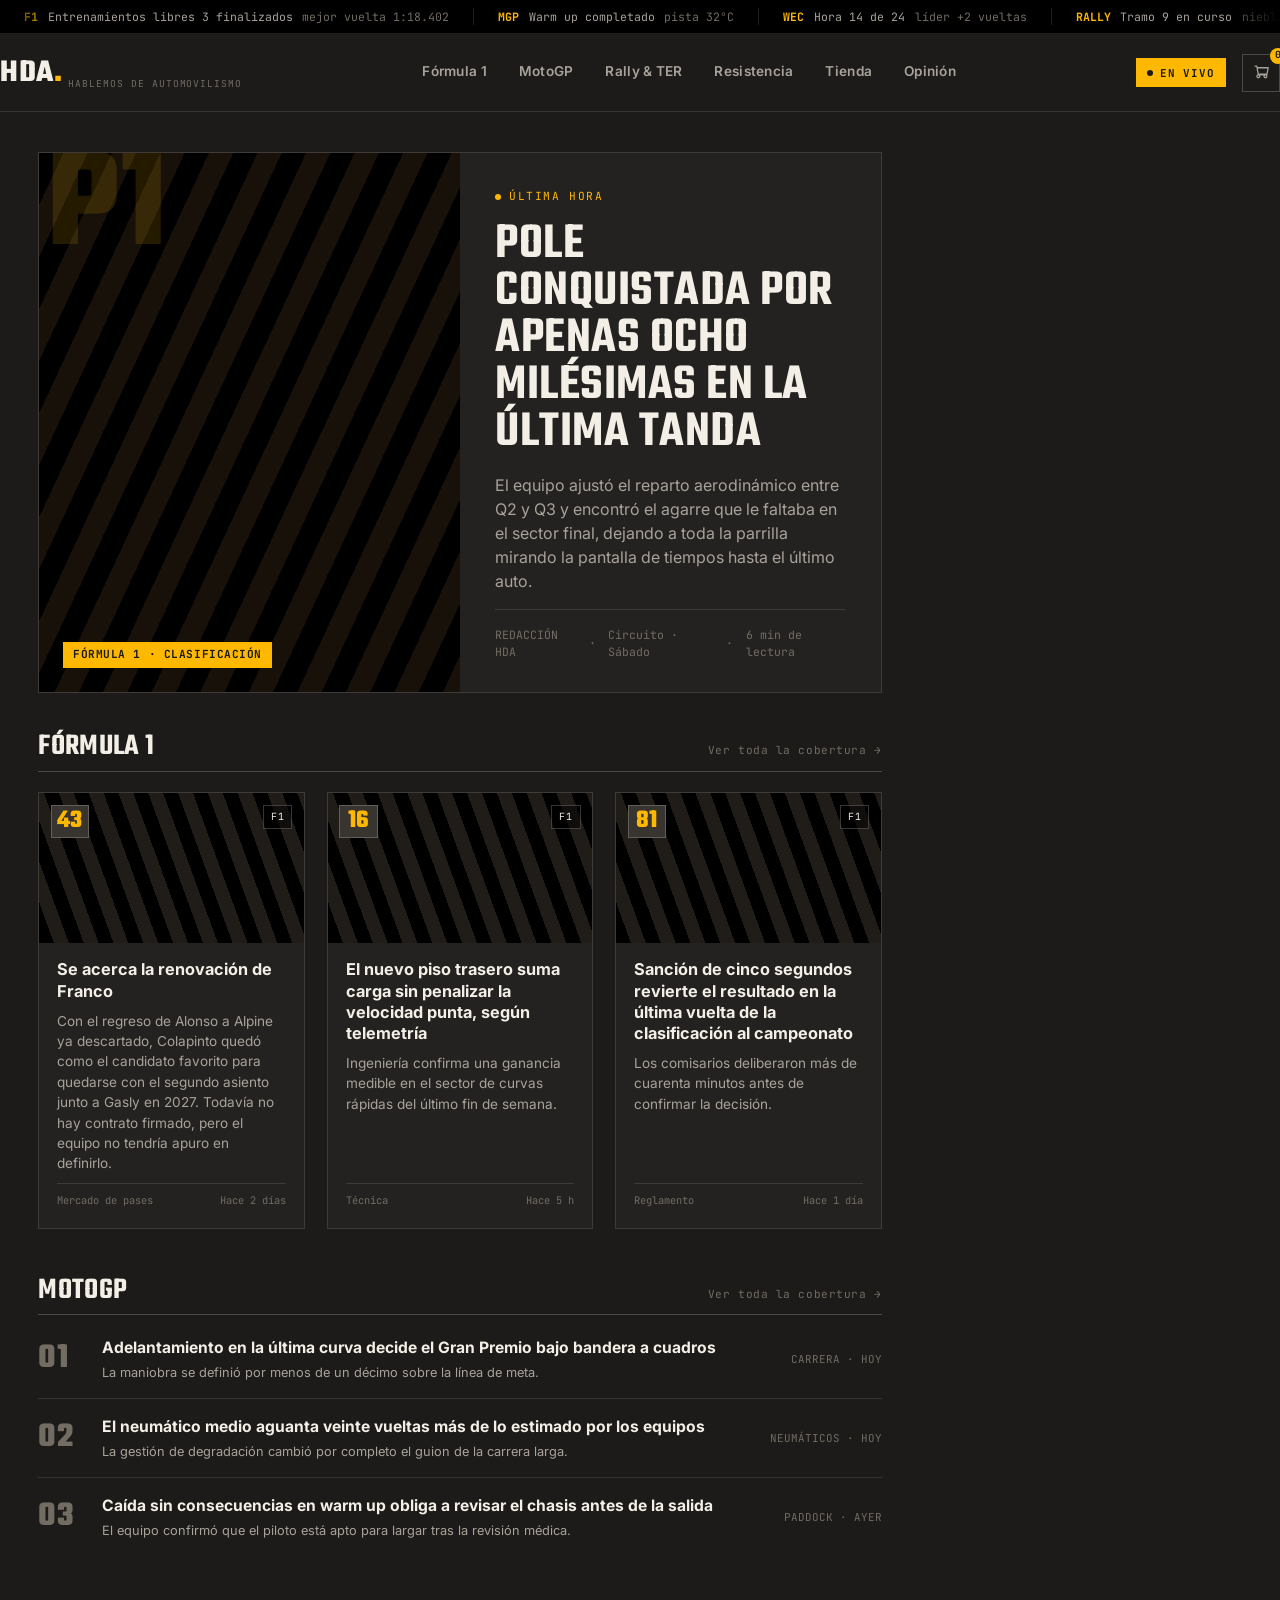
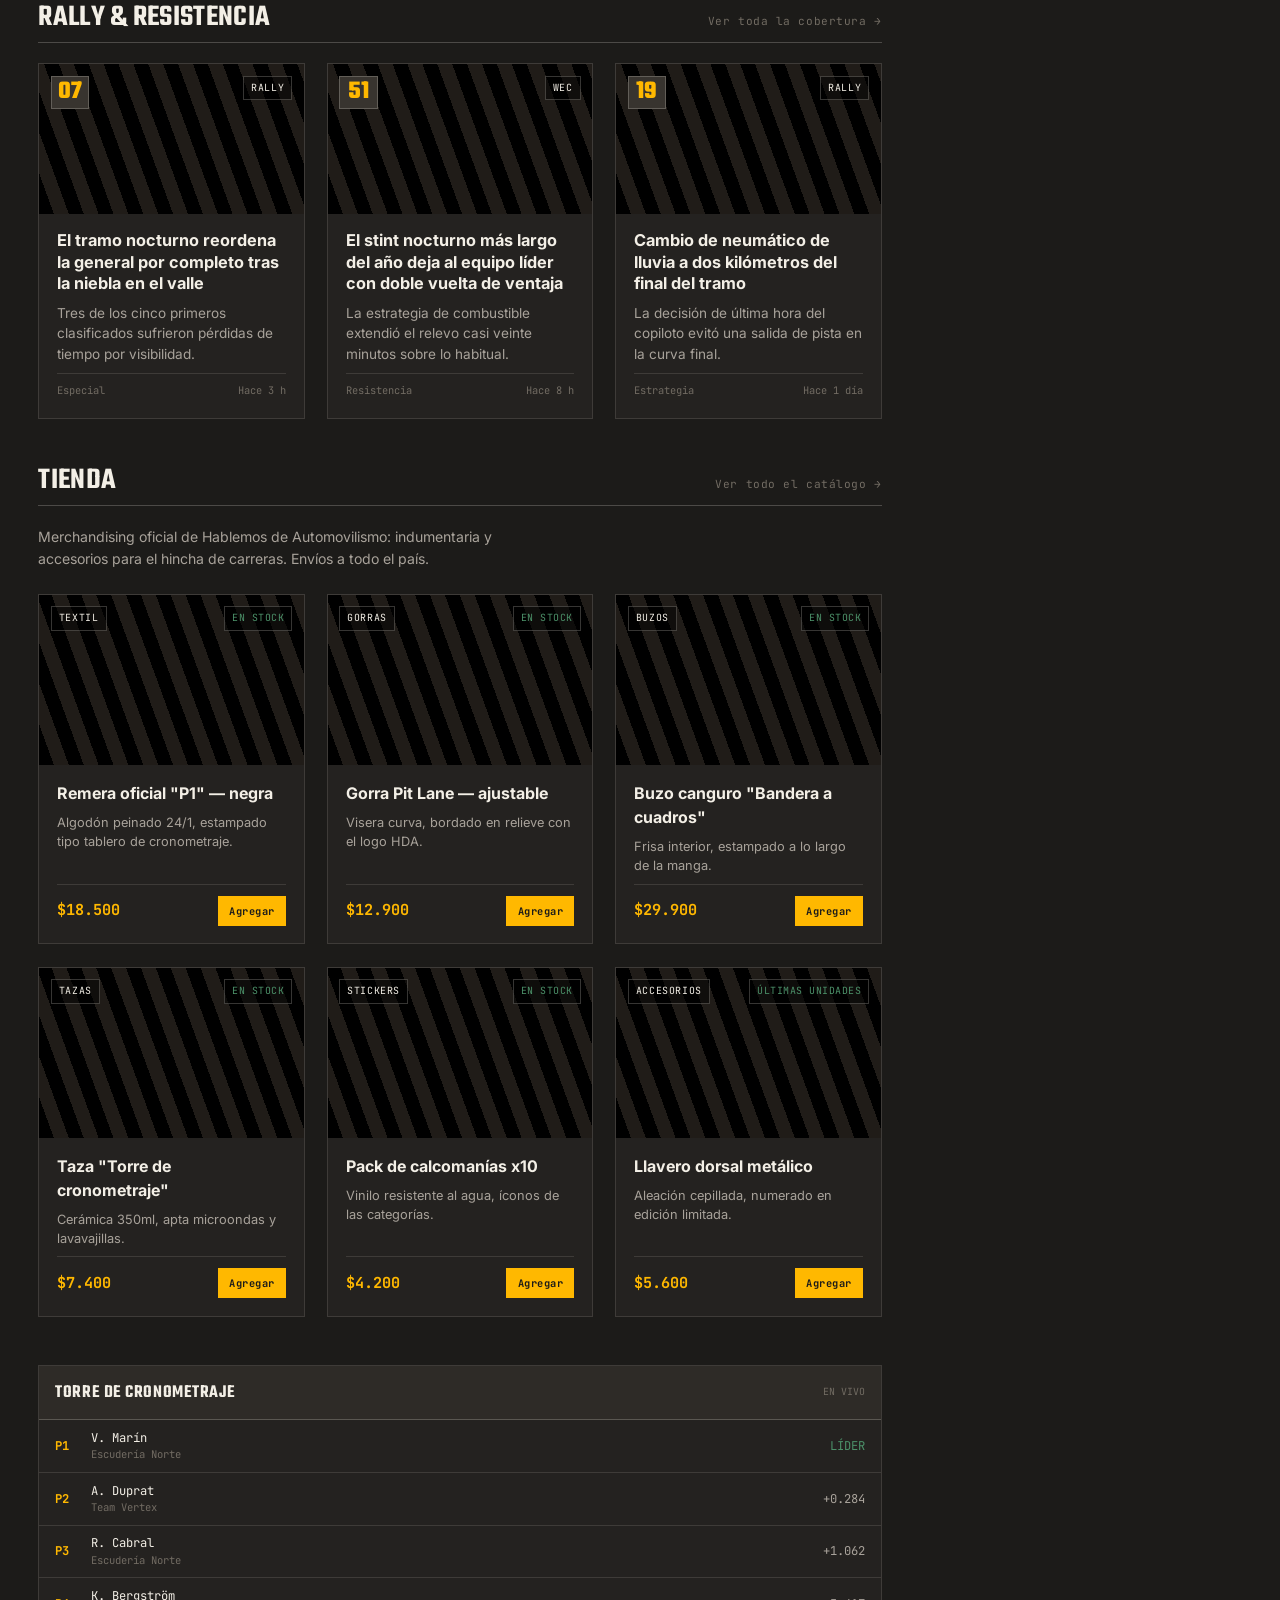
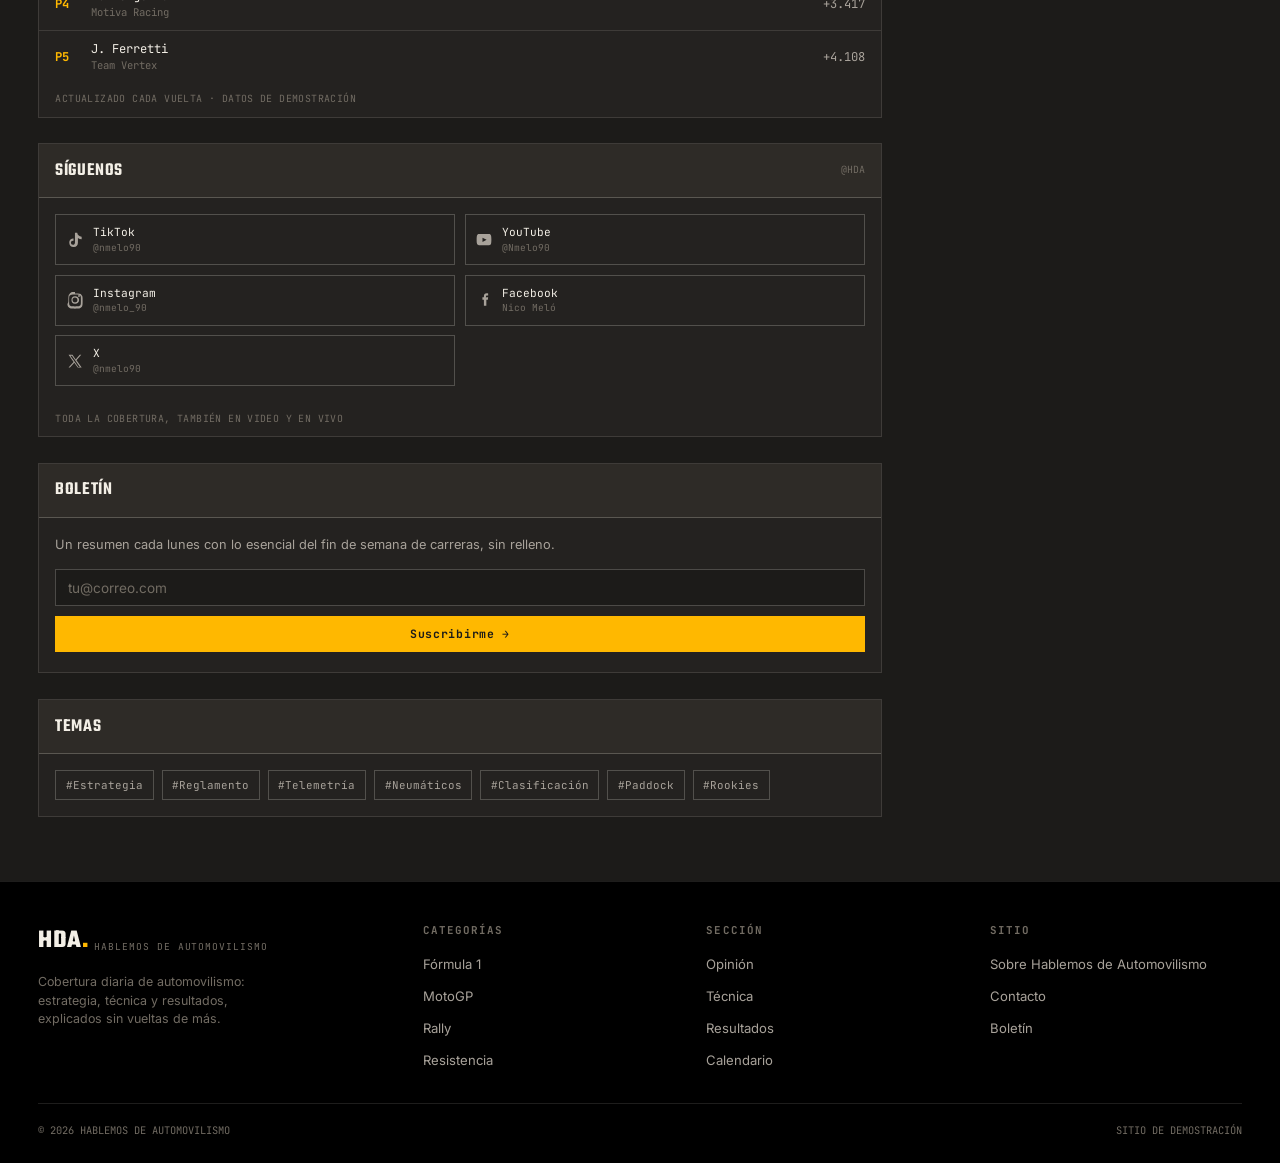
==== index.html @ f9f1cc16 "Add files via upload" ====
<!DOCTYPE html>
<html lang="es">
<head>
<meta charset="UTF-8">
<meta name="viewport" content="width=device-width, initial-scale=1.0">
<title>Hablemos de Automovilismo — Noticias de Carreras</title>
<link rel="preconnect" href="https://fonts.googleapis.com">
<link href="https://fonts.googleapis.com/css2?family=Teko:wght@400;500;600;700&family=Inter:wght@400;500;600;700;800&family=JetBrains+Mono:wght@400;500;700&display=swap" rel="stylesheet">
<style>
  :root{
    --bg: #1c1b19;
    --surface: #242220;
    --surface-2: #2e2b27;
    --surface-3: #38342f;
    --text: #f3efe6;
    --text-dim: #a8a29a;
    --text-faint: #726c63;
    --amber: #ffb800;
    --amber-dim: #7a5c05;
    --green: #4c9169;
    --line: rgba(243,239,230,0.12);
    --line-strong: rgba(243,239,230,0.22);
    --radius: 2px;
  }

  *{box-sizing:border-box; margin:0; padding:0;}
  html{scroll-behavior:smooth;}
  @media (prefers-reduced-motion: reduce){
    html{scroll-behavior:auto;}
    *{animation-duration:0.01ms !important; animation-iteration-count:1 !important; transition-duration:0.01ms !important;}
  }

  body{
    background:var(--bg);
    color:var(--text);
    font-family:'Inter', sans-serif;
    line-height:1.5;
    -webkit-font-smoothing:antialiased;
  }

  a{color:inherit; text-decoration:none;}
  img{max-width:100%; display:block;}

  ::selection{ background:var(--amber); color:#1c1b19; }

  :focus-visible{
    outline: 2px solid var(--amber);
    outline-offset: 3px;
  }

  .display{
    font-family:'Teko', sans-serif;
    font-weight:600;
    letter-spacing: 0.01em;
    text-transform:uppercase;
    line-height:0.92;
  }

  .mono{
    font-family:'JetBrains Mono', monospace;
  }

  .eyebrow{
    font-family:'JetBrains Mono', monospace;
    font-size:0.7rem;
    letter-spacing:0.14em;
    text-transform:uppercase;
    color:var(--amber);
    display:flex;
    align-items:center;
    gap:0.5rem;
  }
  .eyebrow::before{
    content:"";
    width:6px; height:6px;
    background:var(--amber);
    border-radius:50%;
    flex-shrink:0;
  }

  .wrap{
    max-width:1280px;
    margin:0 auto;
    padding:0 clamp(1rem, 3vw, 2.5rem);
  }

  /* ---------- TICKER ---------- */
  .ticker-bar{
    background:#000;
    border-bottom:1px solid var(--line);
    overflow:hidden;
    white-space:nowrap;
    position:relative;
  }
  .ticker-bar::after{
    content:"";
    position:absolute; inset:0;
    pointer-events:none;
    background:linear-gradient(90deg, #000 0%, transparent 4%, transparent 96%, #000 100%);
  }
  .ticker-track{
    display:inline-flex;
    align-items:center;
    animation: scroll-left 38s linear infinite;
    padding:0.5rem 0;
  }
  @keyframes scroll-left{
    from{ transform:translateX(0); }
    to{ transform:translateX(-50%); }
  }
  .ticker-item{
    font-family:'JetBrains Mono', monospace;
    font-size:0.72rem;
    color:var(--text-dim);
    padding:0 1.5rem;
    border-right:1px solid var(--line);
    display:inline-flex;
    gap:0.6rem;
  }
  .ticker-item b{ color:var(--amber); font-weight:700;}
  .ticker-item .gap{ color:var(--text-faint); }

  /* ---------- HEADER ---------- */
  header.site{
    background:var(--bg);
    border-bottom:1px solid var(--line);
    position:sticky;
    top:0;
    z-index:50;
  }
  .nav-row{
    display:flex;
    align-items:center;
    justify-content:space-between;
    padding:0.9rem 0;
    gap:1.5rem;
  }
  .logo{
    display:flex;
    align-items:baseline;
    gap:0.35rem;
    flex-shrink:0;
  }
  .logo .mark{
    font-family:'Teko', sans-serif;
    font-weight:700;
    font-size:2rem;
    letter-spacing:0.02em;
    color:var(--text);
  }
  .logo .mark span{ color:var(--amber); }
  .logo .sub{
    font-family:'JetBrains Mono', monospace;
    font-size:0.6rem;
    color:var(--text-faint);
    letter-spacing:0.1em;
    align-self:flex-end;
    padding-bottom:0.35rem;
  }
  nav.main{
    display:flex;
    gap:2rem;
  }
  nav.main a{
    font-size:0.85rem;
    font-weight:600;
    color:var(--text-dim);
    letter-spacing:0.02em;
    padding:0.3rem 0;
    border-bottom:2px solid transparent;
    transition:color 0.15s, border-color 0.15s;
  }
  nav.main a:hover, nav.main a:focus-visible{
    color:var(--text);
    border-color:var(--amber);
  }
  .nav-extra{
    display:flex;
    align-items:center;
    gap:1rem;
  }
  .btn-live{
    font-family:'JetBrains Mono', monospace;
    font-size:0.68rem;
    letter-spacing:0.08em;
    color:#1c1b19;
    background:var(--amber);
    padding:0.4rem 0.7rem;
    font-weight:700;
    display:flex;
    align-items:center;
    gap:0.4rem;
  }
  .btn-live .dot{
    width:6px; height:6px;
    background:#1c1b19;
    border-radius:50%;
    animation:pulse 1.4s ease-in-out infinite;
  }
  @keyframes pulse{
    0%,100%{ opacity:1; }
    50%{ opacity:0.3; }
  }
  .btn-cart{
    position:relative;
    display:flex;
    align-items:center;
    justify-content:center;
    width:38px; height:38px;
    border:1px solid var(--line-strong);
    color:var(--text-dim);
    transition:border-color 0.15s, color 0.15s;
  }
  .btn-cart svg{ width:19px; height:19px; }
  .btn-cart:hover{ border-color:var(--amber); color:var(--amber); }
  .cart-count{
    position:absolute;
    top:-7px; right:-7px;
    background:var(--amber);
    color:#1c1b19;
    font-family:'JetBrains Mono', monospace;
    font-size:0.62rem;
    font-weight:700;
    min-width:16px; height:16px;
    display:flex; align-items:center; justify-content:center;
    border-radius:50%;
    padding:0 2px;
  }
  .menu-toggle{
    display:none;
    background:none; border:1px solid var(--line-strong);
    color:var(--text);
    width:38px; height:38px;
    cursor:pointer;
    font-size:1rem;
  }

  /* ---------- LAYOUT ---------- */
  .content-grid{
    display:grid;
    grid-template-columns: 1fr 320px;
    gap: 2.5rem;
    padding: 2.5rem 0 4rem;
    align-items:start;
  }

  /* ---------- HERO ---------- */
  .hero{
    position:relative;
    border:1px solid var(--line);
    background:var(--surface);
    margin-bottom:2.5rem;
    overflow:hidden;
  }
  .hero-grid{
    display:grid;
    grid-template-columns: 1fr 1fr;
  }
  .hero-media{
    position:relative;
    background:
      repeating-linear-gradient(115deg, #000 0 22px, #17110a 22px 44px),
      linear-gradient(160deg,#3a2a10,#1c1b19 60%);
    min-height:420px;
    display:flex;
    align-items:flex-end;
    padding:1.5rem;
  }
  .hero-media .p1{
    font-family:'Teko', sans-serif;
    font-size:9rem;
    font-weight:700;
    color:rgba(255,184,0,0.14);
    position:absolute;
    top:-1rem; left:0.5rem;
    line-height:1;
    user-select:none;
  }
  .hero-media .cat-badge{
    font-family:'JetBrains Mono', monospace;
    font-size:0.7rem;
    font-weight:700;
    background:var(--amber);
    color:#1c1b19;
    padding:0.3rem 0.6rem;
    letter-spacing:0.05em;
  }
  .hero-body{
    padding:2.2rem 2.2rem 2rem;
    display:flex;
    flex-direction:column;
    gap:1rem;
  }
  .hero-title{
    font-size:clamp(2.2rem, 4vw, 3.4rem);
    color:var(--text);
  }
  .hero-dek{
    color:var(--text-dim);
    font-size:1rem;
    max-width:46ch;
  }
  .byline{
    font-family:'JetBrains Mono', monospace;
    font-size:0.72rem;
    color:var(--text-faint);
    display:flex;
    gap:0.8rem;
    align-items:center;
    margin-top:auto;
    padding-top:1rem;
    border-top:1px solid var(--line);
  }

  /* ---------- SECTION HEADER ---------- */
  .section-head{
    display:flex;
    align-items:baseline;
    justify-content:space-between;
    border-bottom:1px solid var(--line-strong);
    padding-bottom:0.6rem;
    margin-bottom:1.3rem;
  }
  .section-head h2{
    font-family:'Teko', sans-serif;
    font-weight:600;
    font-size:1.9rem;
    text-transform:uppercase;
    letter-spacing:0.01em;
  }
  .section-head a{
    font-family:'JetBrains Mono', monospace;
    font-size:0.7rem;
    color:var(--text-faint);
    letter-spacing:0.05em;
  }
  .section-head a:hover{ color:var(--amber); }

  section.category{ margin-bottom:3rem; }

  /* ---------- CARDS ---------- */
  .card-grid{
    display:grid;
    grid-template-columns:repeat(3, 1fr);
    gap:1.4rem;
  }
  .card{
    background:var(--surface);
    border:1px solid var(--line);
    display:flex;
    flex-direction:column;
    transition:border-color 0.15s, transform 0.15s;
  }
  .card:hover{
    border-color:var(--line-strong);
    transform:translateY(-2px);
  }
  .card-media{
    position:relative;
    height:150px;
    background:
      repeating-linear-gradient(70deg, #000 0 14px, #201c18 14px 28px);
    display:flex;
    align-items:flex-start;
    justify-content:space-between;
    padding:0.7rem;
  }
  .num-tag{
    font-family:'Teko', sans-serif;
    font-size:1.6rem;
    font-weight:700;
    background:var(--surface-3);
    color:var(--amber);
    width:2.4rem; height:2.1rem;
    display:flex; align-items:center; justify-content:center;
    border:1px solid var(--line-strong);
  }
  .cat-chip{
    font-family:'JetBrains Mono', monospace;
    font-size:0.62rem;
    letter-spacing:0.06em;
    color:var(--text);
    background:rgba(0,0,0,0.5);
    padding:0.25rem 0.45rem;
    border:1px solid var(--line-strong);
    height:fit-content;
  }
  .card-body{
    padding:1rem 1.1rem 1.2rem;
    display:flex;
    flex-direction:column;
    gap:0.55rem;
    flex:1;
  }
  .card-body h3{
    font-size:1.02rem;
    font-weight:700;
    line-height:1.3;
  }
  .card-body p{
    font-size:0.85rem;
    color:var(--text-dim);
    line-height:1.5;
  }
  .card-meta{
    margin-top:auto;
    font-family:'JetBrains Mono', monospace;
    font-size:0.65rem;
    color:var(--text-faint);
    display:flex;
    justify-content:space-between;
    padding-top:0.6rem;
    border-top:1px solid var(--line);
  }

  /* row list style for MotoGP section variant */
  .list-rows{
    display:flex;
    flex-direction:column;
  }
  .list-row{
    display:grid;
    grid-template-columns: 3rem 1fr auto;
    gap:1rem;
    align-items:center;
    padding:1rem 0;
    border-bottom:1px solid var(--line);
  }
  .list-row:first-child{ padding-top:0; }
  .list-row:last-child{ border-bottom:none; }
  .list-row .pos{
    font-family:'Teko', sans-serif;
    font-size:2.2rem;
    font-weight:700;
    color:var(--text-faint);
  }
  .list-row h3{ font-size:0.98rem; font-weight:700; margin-bottom:0.2rem;}
  .list-row p{ font-size:0.8rem; color:var(--text-dim); }
  .list-row .meta{
    font-family:'JetBrains Mono', monospace;
    font-size:0.68rem;
    color:var(--text-faint);
    text-align:right;
    white-space:nowrap;
  }

  /* ---------- TIENDA ---------- */
  .shop-intro{
    display:flex;
    justify-content:space-between;
    align-items:flex-end;
    gap:1.5rem;
    margin-bottom:1.6rem;
    flex-wrap:wrap;
  }
  .shop-intro p{
    color:var(--text-dim);
    font-size:0.88rem;
    max-width:52ch;
  }
  .product-card{
    background:var(--surface);
    border:1px solid var(--line);
    display:flex;
    flex-direction:column;
    transition:border-color 0.15s, transform 0.15s;
  }
  .product-card:hover{ border-color:var(--line-strong); transform:translateY(-2px); }
  .product-media{
    position:relative;
    height:170px;
    background:
      repeating-linear-gradient(70deg, #000 0 14px, #201c18 14px 28px);
    display:flex;
    align-items:flex-start;
    justify-content:space-between;
    padding:0.7rem;
  }
  .product-media .stock-chip{
    font-family:'JetBrains Mono', monospace;
    font-size:0.62rem;
    letter-spacing:0.05em;
    color:var(--green);
    background:rgba(0,0,0,0.55);
    padding:0.25rem 0.45rem;
    border:1px solid var(--line-strong);
  }
  .product-body{
    padding:1rem 1.1rem 1.1rem;
    display:flex;
    flex-direction:column;
    gap:0.5rem;
    flex:1;
  }
  .product-body h3{ font-size:1rem; font-weight:700; }
  .product-body .desc{ font-size:0.8rem; color:var(--text-dim); }
  .product-foot{
    margin-top:auto;
    display:flex;
    align-items:center;
    justify-content:space-between;
    gap:0.6rem;
    padding-top:0.7rem;
    border-top:1px solid var(--line);
  }
  .price{
    font-family:'JetBrains Mono', monospace;
    font-weight:700;
    color:var(--amber);
    font-size:0.95rem;
  }
  .add-btn{
    background:var(--amber);
    color:#1c1b19;
    border:none;
    padding:0.5rem 0.7rem;
    font-family:'JetBrains Mono', monospace;
    font-weight:700;
    font-size:0.65rem;
    letter-spacing:0.05em;
    cursor:pointer;
    transition:background 0.15s;
    white-space:nowrap;
  }
  .add-btn:hover{ background:#ffcc4d; }
  .add-btn.added{ background:var(--green); color:#0e1b14; }

  /* ---------- SIDEBAR ---------- */
  .sidebar{
    display:flex;
    flex-direction:column;
    gap:1.6rem;
    position:sticky;
    top:5.2rem;
  }
  .panel{
    background:var(--surface);
    border:1px solid var(--line);
  }
  .panel-head{
    display:flex;
    align-items:center;
    justify-content:space-between;
    padding:0.8rem 1rem;
    border-bottom:1px solid var(--line-strong);
    background:var(--surface-2);
  }
  .panel-head h3{
    font-family:'Teko', sans-serif;
    font-size:1.15rem;
    font-weight:600;
    letter-spacing:0.03em;
    text-transform:uppercase;
  }
  .panel-head .mono{
    font-size:0.62rem;
    color:var(--text-faint);
  }

  /* timing tower */
  .timing-row{
    display:grid;
    grid-template-columns: 1.6rem 1fr auto;
    gap:0.6rem;
    align-items:center;
    padding:0.55rem 1rem;
    border-bottom:1px solid var(--line);
    font-family:'JetBrains Mono', monospace;
    font-size:0.76rem;
  }
  .timing-row:last-child{ border-bottom:none; }
  .timing-row .p{
    color:var(--amber);
    font-weight:700;
  }
  .timing-row .drv{ color:var(--text); }
  .timing-row .team{ color:var(--text-faint); font-size:0.66rem; display:block;}
  .timing-row .gap{ color:var(--text-dim); text-align:right; }
  .timing-row.leader .gap{ color:var(--green); }

  .panel-foot{
    padding:0.6rem 1rem;
    font-family:'JetBrains Mono', monospace;
    font-size:0.62rem;
    color:var(--text-faint);
    letter-spacing:0.04em;
  }

  /* social */
  .social-grid{
    display:grid;
    grid-template-columns:repeat(2, 1fr);
    gap:0.6rem;
    padding:1rem;
  }
  .social-link{
    display:flex;
    align-items:center;
    gap:0.55rem;
    border:1px solid var(--line-strong);
    padding:0.55rem 0.6rem;
    transition:border-color 0.15s;
  }
  .social-link svg{
    width:18px; height:18px;
    fill:var(--text-dim);
    flex-shrink:0;
    transition:fill 0.15s;
  }
  .social-link:hover{ border-color:var(--amber); }
  .social-link:hover svg{ fill:var(--amber); }
  .social-link .s-name{
    display:block;
    font-family:'JetBrains Mono', monospace;
    font-size:0.7rem;
    color:var(--text);
  }
  .social-link .s-handle{
    display:block;
    font-family:'JetBrains Mono', monospace;
    font-size:0.6rem;
    color:var(--text-faint);
  }
  @media (max-width:640px){
    .social-grid{ grid-template-columns:1fr; }
  }

  /* newsletter */
  .panel.subscribe .panel-body{
    padding:1.1rem 1rem 1.3rem;
  }
  .panel.subscribe p{
    font-size:0.8rem;
    color:var(--text-dim);
    margin-bottom:0.9rem;
  }
  .sub-form{
    display:flex;
    flex-direction:column;
    gap:0.6rem;
  }
  .sub-form input{
    background:var(--bg);
    border:1px solid var(--line-strong);
    color:var(--text);
    padding:0.6rem 0.7rem;
    font-family:'Inter', sans-serif;
    font-size:0.85rem;
  }
  .sub-form input::placeholder{ color:var(--text-faint); }
  .sub-form button{
    background:var(--amber);
    color:#1c1b19;
    border:none;
    padding:0.65rem;
    font-family:'JetBrains Mono', monospace;
    font-weight:700;
    font-size:0.72rem;
    letter-spacing:0.06em;
    cursor:pointer;
    transition:background 0.15s;
  }
  .sub-form button:hover{ background:#ffcc4d; }

  /* tags panel */
  .tag-cloud{
    padding:1rem;
    display:flex;
    flex-wrap:wrap;
    gap:0.5rem;
  }
  .tag-cloud a{
    font-family:'JetBrains Mono', monospace;
    font-size:0.68rem;
    color:var(--text-dim);
    border:1px solid var(--line-strong);
    padding:0.35rem 0.6rem;
  }
  .tag-cloud a:hover{ border-color:var(--amber); color:var(--amber); }

  /* ---------- FOOTER ---------- */
  footer{
    border-top:1px solid var(--line);
    background:#000;
    padding:2.5rem 0 1.5rem;
  }
  .foot-grid{
    display:grid;
    grid-template-columns: 1.4fr repeat(3, 1fr);
    gap:2rem;
    padding-bottom:2rem;
  }
  .foot-grid h4{
    font-family:'JetBrains Mono', monospace;
    font-size:0.68rem;
    letter-spacing:0.1em;
    color:var(--text-faint);
    margin-bottom:0.8rem;
    text-transform:uppercase;
  }
  .foot-grid ul{ list-style:none; display:flex; flex-direction:column; gap:0.5rem;}
  .foot-grid a{ font-size:0.82rem; color:var(--text-dim); }
  .foot-grid a:hover{ color:var(--amber); }
  .foot-bottom{
    border-top:1px solid var(--line);
    padding-top:1.2rem;
    display:flex;
    justify-content:space-between;
    align-items:center;
    flex-wrap:wrap;
    gap:0.8rem;
    font-family:'JetBrains Mono', monospace;
    font-size:0.65rem;
    color:var(--text-faint);
  }

  /* ---------- RESPONSIVE ---------- */
  @media (max-width: 980px){
    .content-grid{ grid-template-columns:1fr; }
    .sidebar{ position:static; }
    .card-grid{ grid-template-columns:repeat(2,1fr); }
    .hero-grid{ grid-template-columns:1fr; }
    .hero-media{ min-height:260px; }
    .foot-grid{ grid-template-columns:1fr 1fr; }
  }
  @media (max-width: 640px){
    nav.main{ display:none; }
    .menu-toggle{ display:block; }
    .card-grid{ grid-template-columns:1fr; }
    .foot-grid{ grid-template-columns:1fr 1fr; }
    .list-row{ grid-template-columns:2.4rem 1fr; }
    .list-row .meta{ grid-column:2; text-align:left; }
  }
</style>
</head>
<body>

<div class="ticker-bar">
  <div class="ticker-track" id="tickerTrack"></div>
</div>

<header class="site">
  <div class="wrap nav-row">
    <a href="#" class="logo">
      <span class="mark">HDA<span>.</span></span>
      <span class="sub">HABLEMOS DE AUTOMOVILISMO</span>
    </a>
    <nav class="main">
      <a href="#formula1">Fórmula 1</a>
      <a href="#motogp">MotoGP</a>
      <a href="#rally">Rally &amp; TER</a>
      <a href="#resistencia">Resistencia</a>
      <a href="#tienda">Tienda</a>
      <a href="#opinion">Opinión</a>
    </nav>
    <div class="nav-extra">
      <a href="#" class="btn-live"><span class="dot"></span>EN VIVO</a>
      <a href="#tienda" class="btn-cart" aria-label="Ver carrito">
        <svg viewBox="0 0 24 24" aria-hidden="true"><path d="M4 4h2l.4 2M6.4 6h14.1l-1.6 8H7.6M6.4 6 8 15h10.5M8 15a1.8 1.8 0 1 0 0 3.6A1.8 1.8 0 0 0 8 15zm9 0a1.8 1.8 0 1 0 0 3.6 1.8 1.8 0 0 0 0-3.6z" fill="none" stroke="currentColor" stroke-width="1.6" stroke-linecap="round" stroke-linejoin="round"/></svg>
        <span class="cart-count" id="cartCount">0</span>
      </a>
      <button class="menu-toggle" aria-label="Abrir menú">☰</button>
    </div>
  </div>
</header>

<div class="wrap">
  <div class="content-grid">

    <main>
      <!-- HERO -->
      <article class="hero">
        <div class="hero-grid">
          <div class="hero-media">
            <span class="p1">P1</span>
            <span class="cat-badge">FÓRMULA 1 · CLASIFICACIÓN</span>
          </div>
          <div class="hero-body">
            <span class="eyebrow">Última hora</span>
            <h1 class="hero-title display">Pole conquistada por apenas ocho milésimas en la última tanda</h1>
            <p class="hero-dek">El equipo ajustó el reparto aerodinámico entre Q2 y Q3 y encontró el agarre que le faltaba en el sector final, dejando a toda la parrilla mirando la pantalla de tiempos hasta el último auto.</p>
            <div class="byline">
              <span>REDACCIÓN HDA</span>
              <span>·</span>
              <span>Circuito · Sábado</span>
              <span>·</span>
              <span>6 min de lectura</span>
            </div>
          </div>
        </div>
      </article>

      <!-- F1 SECTION -->
      <section class="category" id="formula1">
        <div class="section-head">
          <h2 class="display">Fórmula 1</h2>
          <a href="#">Ver toda la cobertura →</a>
        </div>
        <div class="card-grid">
          <article class="card">
            <div class="card-media">
              <span class="num-tag">43</span>
              <span class="cat-chip">F1</span>
            </div>
            <div class="card-body">
              <h3>Se acerca la renovación de Franco</h3>
              <p>Con el regreso de Alonso a Alpine ya descartado, Colapinto quedó como el candidato favorito para quedarse con el segundo asiento junto a Gasly en 2027. Todavía no hay contrato firmado, pero el equipo no tendría apuro en definirlo.</p>
              <div class="card-meta"><span>Mercado de pases</span><span>Hace 2 días</span></div>
            </div>
          </article>
          <article class="card">
            <div class="card-media">
              <span class="num-tag">16</span>
              <span class="cat-chip">F1</span>
            </div>
            <div class="card-body">
              <h3>El nuevo piso trasero suma carga sin penalizar la velocidad punta, según telemetría</h3>
              <p>Ingeniería confirma una ganancia medible en el sector de curvas rápidas del último fin de semana.</p>
              <div class="card-meta"><span>Técnica</span><span>Hace 5 h</span></div>
            </div>
          </article>
          <article class="card">
            <div class="card-media">
              <span class="num-tag">81</span>
              <span class="cat-chip">F1</span>
            </div>
            <div class="card-body">
              <h3>Sanción de cinco segundos revierte el resultado en la última vuelta de la clasificación al campeonato</h3>
              <p>Los comisarios deliberaron más de cuarenta minutos antes de confirmar la decisión.</p>
              <div class="card-meta"><span>Reglamento</span><span>Hace 1 día</span></div>
            </div>
          </article>
        </div>
      </section>

      <!-- MOTOGP SECTION (list style) -->
      <section class="category" id="motogp">
        <div class="section-head">
          <h2 class="display">MotoGP</h2>
          <a href="#">Ver toda la cobertura →</a>
        </div>
        <div class="list-rows">
          <div class="list-row">
            <span class="pos display">01</span>
            <div>
              <h3>Adelantamiento en la última curva decide el Gran Premio bajo bandera a cuadros</h3>
              <p>La maniobra se definió por menos de un décimo sobre la línea de meta.</p>
            </div>
            <span class="meta mono">CARRERA · HOY</span>
          </div>
          <div class="list-row">
            <span class="pos display">02</span>
            <div>
              <h3>El neumático medio aguanta veinte vueltas más de lo estimado por los equipos</h3>
              <p>La gestión de degradación cambió por completo el guion de la carrera larga.</p>
            </div>
            <span class="meta mono">NEUMÁTICOS · HOY</span>
          </div>
          <div class="list-row">
            <span class="pos display">03</span>
            <div>
              <h3>Caída sin consecuencias en warm up obliga a revisar el chasis antes de la salida</h3>
              <p>El equipo confirmó que el piloto está apto para largar tras la revisión médica.</p>
            </div>
            <span class="meta mono">PADDOCK · AYER</span>
          </div>
        </div>
      </section>

      <!-- RALLY / RESISTENCIA SECTION -->
      <section class="category" id="rally">
        <div class="section-head">
          <h2 class="display">Rally &amp; Resistencia</h2>
          <a href="#">Ver toda la cobertura →</a>
        </div>
        <div class="card-grid">
          <article class="card">
            <div class="card-media">
              <span class="num-tag">07</span>
              <span class="cat-chip">RALLY</span>
            </div>
            <div class="card-body">
              <h3>El tramo nocturno reordena la general por completo tras la niebla en el valle</h3>
              <p>Tres de los cinco primeros clasificados sufrieron pérdidas de tiempo por visibilidad.</p>
              <div class="card-meta"><span>Especial</span><span>Hace 3 h</span></div>
            </div>
          </article>
          <article class="card">
            <div class="card-media">
              <span class="num-tag">51</span>
              <span class="cat-chip">WEC</span>
            </div>
            <div class="card-body">
              <h3>El stint nocturno más largo del año deja al equipo líder con doble vuelta de ventaja</h3>
              <p>La estrategia de combustible extendió el relevo casi veinte minutos sobre lo habitual.</p>
              <div class="card-meta"><span>Resistencia</span><span>Hace 8 h</span></div>
            </div>
          </article>
          <article class="card">
            <div class="card-media">
              <span class="num-tag">19</span>
              <span class="cat-chip">RALLY</span>
            </div>
            <div class="card-body">
              <h3>Cambio de neumático de lluvia a dos kilómetros del final del tramo</h3>
              <p>La decisión de última hora del copiloto evitó una salida de pista en la curva final.</p>
              <div class="card-meta"><span>Estrategia</span><span>Hace 1 día</span></div>
            </div>
          </article>
        </div>
      </section>

      <!-- TIENDA -->
      <section class="category" id="tienda">
        <div class="section-head">
          <h2 class="display">Tienda</h2>
          <a href="#">Ver todo el catálogo →</a>
        </div>
        <div class="shop-intro">
          <p>Merchandising oficial de Hablemos de Automovilismo: indumentaria y accesorios para el hincha de carreras. Envíos a todo el país.</p>
        </div>
        <div class="card-grid">
          <article class="product-card">
            <div class="product-media">
              <span class="cat-chip">TEXTIL</span>
              <span class="stock-chip">EN STOCK</span>
            </div>
            <div class="product-body">
              <h3>Remera oficial "P1" — negra</h3>
              <p class="desc">Algodón peinado 24/1, estampado tipo tablero de cronometraje.</p>
              <div class="product-foot">
                <span class="price">$18.500</span>
                <button class="add-btn" data-product="Remera oficial P1">Agregar</button>
              </div>
            </div>
          </article>
          <article class="product-card">
            <div class="product-media">
              <span class="cat-chip">GORRAS</span>
              <span class="stock-chip">EN STOCK</span>
            </div>
            <div class="product-body">
              <h3>Gorra Pit Lane — ajustable</h3>
              <p class="desc">Visera curva, bordado en relieve con el logo HDA.</p>
              <div class="product-foot">
                <span class="price">$12.900</span>
                <button class="add-btn" data-product="Gorra Pit Lane">Agregar</button>
              </div>
            </div>
          </article>
          <article class="product-card">
            <div class="product-media">
              <span class="cat-chip">BUZOS</span>
              <span class="stock-chip">EN STOCK</span>
            </div>
            <div class="product-body">
              <h3>Buzo canguro "Bandera a cuadros"</h3>
              <p class="desc">Frisa interior, estampado a lo largo de la manga.</p>
              <div class="product-foot">
                <span class="price">$29.900</span>
                <button class="add-btn" data-product="Buzo Bandera a cuadros">Agregar</button>
              </div>
            </div>
          </article>
          <article class="product-card">
            <div class="product-media">
              <span class="cat-chip">TAZAS</span>
              <span class="stock-chip">EN STOCK</span>
            </div>
            <div class="product-body">
              <h3>Taza "Torre de cronometraje"</h3>
              <p class="desc">Cerámica 350ml, apta microondas y lavavajillas.</p>
              <div class="product-foot">
                <span class="price">$7.400</span>
                <button class="add-btn" data-product="Taza Torre de cronometraje">Agregar</button>
              </div>
            </div>
          </article>
          <article class="product-card">
            <div class="product-media">
              <span class="cat-chip">STICKERS</span>
              <span class="stock-chip">EN STOCK</span>
            </div>
            <div class="product-body">
              <h3>Pack de calcomanías x10</h3>
              <p class="desc">Vinilo resistente al agua, íconos de las categorías.</p>
              <div class="product-foot">
                <span class="price">$4.200</span>
                <button class="add-btn" data-product="Pack calcomanías">Agregar</button>
              </div>
            </div>
          </article>
          <article class="product-card">
            <div class="product-media">
              <span class="cat-chip">ACCESORIOS</span>
              <span class="stock-chip">ÚLTIMAS UNIDADES</span>
            </div>
            <div class="product-body">
              <h3>Llavero dorsal metálico</h3>
              <p class="desc">Aleación cepillada, numerado en edición limitada.</p>
              <div class="product-foot">
                <span class="price">$5.600</span>
                <button class="add-btn" data-product="Llavero dorsal">Agregar</button>
              </div>
            </div>
          </article>
        </div>
      </section>

    <!-- SIDEBAR -->
    <aside class="sidebar">
      <div class="panel">
        <div class="panel-head">
          <h3>Torre de cronometraje</h3>
          <span class="mono">EN VIVO</span>
        </div>
        <div>
          <div class="timing-row leader">
            <span class="p">P1</span>
            <span><span class="drv">V. Marín</span><span class="team">Escudería Norte</span></span>
            <span class="gap">LÍDER</span>
          </div>
          <div class="timing-row">
            <span class="p">P2</span>
            <span><span class="drv">A. Duprat</span><span class="team">Team Vertex</span></span>
            <span class="gap">+0.284</span>
          </div>
          <div class="timing-row">
            <span class="p">P3</span>
            <span><span class="drv">R. Cabral</span><span class="team">Escudería Norte</span></span>
            <span class="gap">+1.062</span>
          </div>
          <div class="timing-row">
            <span class="p">P4</span>
            <span><span class="drv">K. Bergström</span><span class="team">Motiva Racing</span></span>
            <span class="gap">+3.417</span>
          </div>
          <div class="timing-row">
            <span class="p">P5</span>
            <span><span class="drv">J. Ferretti</span><span class="team">Team Vertex</span></span>
            <span class="gap">+4.108</span>
          </div>
        </div>
        <div class="panel-foot">ACTUALIZADO CADA VUELTA · DATOS DE DEMOSTRACIÓN</div>
      </div>

      <div class="panel">
        <div class="panel-head">
          <h3>Síguenos</h3>
          <span class="mono">@HDA</span>
        </div>
        <div class="social-grid">
          <a href="https://www.tiktok.com/@nmelo90" class="social-link" aria-label="TikTok" target="_blank" rel="noopener">
            <svg viewBox="0 0 24 24" aria-hidden="true"><path d="M16.6 5.82c-.97-.9-1.56-2.14-1.6-3.55h-3.05v13.4c0 1.5-1.22 2.72-2.72 2.72a2.72 2.72 0 0 1 0-5.44c.28 0 .55.04.8.12V9.9a5.77 5.77 0 0 0-.8-.06A5.77 5.77 0 1 0 15.9 15.6V9.28a8.6 8.6 0 0 0 4.97 1.58V7.8a5.6 5.6 0 0 1-4.27-1.98z"/></svg>
            <span><span class="s-name">TikTok</span><span class="s-handle">@nmelo90</span></span>
          </a>
          <a href="https://www.youtube.com/@Nmelo90" class="social-link" aria-label="YouTube" target="_blank" rel="noopener">
            <svg viewBox="0 0 24 24" aria-hidden="true"><path d="M21.6 7.2s-.21-1.5-.86-2.16c-.82-.87-1.74-.87-2.16-.92C15.6 4 12 4 12 4h-.01s-3.6 0-6.58.12c-.42.05-1.34.05-2.16.92C2.6 5.7 2.4 7.2 2.4 7.2S2.18 8.95 2.18 10.7v1.6c0 1.75.22 3.5.22 3.5s.2 1.5.85 2.16c.82.87 1.9.84 2.38.94C7.4 19.06 12 19.1 12 19.1s3.6-.01 6.58-.13c.42-.05 1.34-.05 2.16-.92.65-.66.86-2.16.86-2.16s.22-1.75.22-3.5v-1.6c0-1.75-.22-3.5-.22-3.5zM9.98 14.6V8.9l5.5 2.86-5.5 2.85z"/></svg>
            <span><span class="s-name">YouTube</span><span class="s-handle">@Nmelo90</span></span>
          </a>
          <a href="https://www.instagram.com/nmelo_90/" class="social-link" aria-label="Instagram" target="_blank" rel="noopener">
            <svg viewBox="0 0 24 24" aria-hidden="true"><path d="M12 3.2c2.7 0 3 .01 4.12.06 1.1.05 1.85.23 2.5.48.68.26 1.25.62 1.82 1.19.57.57.93 1.14 1.19 1.82.25.65.43 1.4.48 2.5.05 1.12.06 1.42.06 4.12s-.01 3-.06 4.12c-.05 1.1-.23 1.85-.48 2.5a5 5 0 0 1-1.19 1.82 5 5 0 0 1-1.82 1.19c-.65.25-1.4.43-2.5.48-1.12.05-1.42.06-4.12.06s-3-.01-4.12-.06c-1.1-.05-1.85-.23-2.5-.48a5 5 0 0 1-1.82-1.19 5 5 0 0 1-1.19-1.82c-.25-.65-.43-1.4-.48-2.5C3.21 15 3.2 14.7 3.2 12s.01-3 .06-4.12c.05-1.1.23-1.85.48-2.5.26-.68.62-1.25 1.19-1.82A5 5 0 0 1 6.75 1.9c.65-.25 1.4-.43 2.5-.48C10.37 1.37 10.67 1.36 12 1.36V3.2zm0 1.62c-2.65 0-2.96.01-4.01.06-.9.04-1.39.19-1.71.32-.43.17-.74.37-1.06.69-.32.32-.52.63-.69 1.06-.13.32-.28.81-.32 1.7-.05 1.06-.06 1.37-.06 4.01s.01 2.96.06 4.01c.04.9.19 1.39.32 1.71.17.43.37.74.69 1.06.32.32.63.52 1.06.69.32.13.81.28 1.7.32 1.06.05 1.37.06 4.02.06s2.96-.01 4.02-.06c.9-.04 1.39-.19 1.7-.32.43-.17.74-.37 1.06-.69.32-.32.52-.63.69-1.06.13-.32.28-.81.32-1.7.05-1.06.06-1.37.06-4.02s-.01-2.96-.06-4.01c-.04-.9-.19-1.39-.32-1.71a2.85 2.85 0 0 0-.69-1.06 2.85 2.85 0 0 0-1.06-.69c-.32-.13-.81-.28-1.7-.32-1.06-.05-1.37-.06-4.02-.06zM12 6.87A5.13 5.13 0 1 1 12 17.1 5.13 5.13 0 0 1 12 6.87zm0 8.46a3.33 3.33 0 1 0 0-6.66 3.33 3.33 0 0 0 0 6.66zm6.53-8.66a1.2 1.2 0 1 1-2.4 0 1.2 1.2 0 0 1 2.4 0z"/></svg>
            <span><span class="s-name">Instagram</span><span class="s-handle">@nmelo_90</span></span>
          </a>
          <a href="https://www.facebook.com/nico.eze.melo" class="social-link" aria-label="Facebook" target="_blank" rel="noopener">
            <svg viewBox="0 0 24 24" aria-hidden="true"><path d="M15.12 8.44h2.4l-.37 3.13h-2.03v8.23h-3.24v-8.23H9.9V8.44h1.98V6.87c0-1 .27-2.02.9-2.72.64-.71 1.62-1.05 2.9-1.05.93 0 1.6.07 1.85.1v2.82h-1.34c-.65 0-1.07.16-1.28.4-.2.25-.29.6-.29 1.1v1.92z"/></svg>
            <span><span class="s-name">Facebook</span><span class="s-handle">Nico Meló</span></span>
          </a>
          <a href="https://x.com/nmelo90" class="social-link" aria-label="X" target="_blank" rel="noopener">
            <svg viewBox="0 0 24 24" aria-hidden="true"><path d="M13.9 10.86 20.3 3.6h-1.9l-5.5 6.27L8.6 3.6H3.4l6.7 9.6-6.7 7.6h1.9l5.8-6.6 4.6 6.6h5.2l-6.9-9.94zM11.8 13.4l-.67-.95L5.8 5.02h2.1l4.3 6.14.67.95 5.6 8h-2.1L11.8 13.4z"/></svg>
            <span><span class="s-name">X</span><span class="s-handle">@nmelo90</span></span>
          </a>
        </div>
        <div class="panel-foot">TODA LA COBERTURA, TAMBIÉN EN VIDEO Y EN VIVO</div>
      </div>

      <div class="panel subscribe">
        <div class="panel-head"><h3>Boletín</h3></div>
        <div class="panel-body">
          <p>Un resumen cada lunes con lo esencial del fin de semana de carreras, sin relleno.</p>
          <div class="sub-form">
            <input type="email" placeholder="tu@correo.com" aria-label="Correo electrónico">
            <button type="button">Suscribirme →</button>
          </div>
        </div>
      </div>

      <div class="panel">
        <div class="panel-head"><h3>Temas</h3></div>
        <div class="tag-cloud">
          <a href="#">#Estrategia</a>
          <a href="#">#Reglamento</a>
          <a href="#">#Telemetría</a>
          <a href="#">#Neumáticos</a>
          <a href="#">#Clasificación</a>
          <a href="#">#Paddock</a>
          <a href="#">#Rookies</a>
        </div>
      </div>
    </aside>

  </div>
</div>

<footer>
  <div class="wrap">
    <div class="foot-grid">
      <div>
        <span class="logo">
          <span class="mark" style="font-size:1.6rem;">HDA<span>.</span></span>
          <span class="sub">HABLEMOS DE AUTOMOVILISMO</span>
        </span>
        <p style="color:var(--text-faint); font-size:0.78rem; margin-top:0.8rem; max-width:32ch;">
          Cobertura diaria de automovilismo: estrategia, técnica y resultados, explicados sin vueltas de más.
        </p>
      </div>
      <div>
        <h4>Categorías</h4>
        <ul>
          <li><a href="#">Fórmula 1</a></li>
          <li><a href="#">MotoGP</a></li>
          <li><a href="#">Rally</a></li>
          <li><a href="#">Resistencia</a></li>
        </ul>
      </div>
      <div>
        <h4>Sección</h4>
        <ul>
          <li><a href="#">Opinión</a></li>
          <li><a href="#">Técnica</a></li>
          <li><a href="#">Resultados</a></li>
          <li><a href="#">Calendario</a></li>
        </ul>
      </div>
      <div>
        <h4>Sitio</h4>
        <ul>
          <li><a href="#">Sobre Hablemos de Automovilismo</a></li>
          <li><a href="#">Contacto</a></li>
          <li><a href="#">Boletín</a></li>
        </ul>
      </div>
    </div>
    <div class="foot-bottom">
      <span>© 2026 HABLEMOS DE AUTOMOVILISMO</span>
      <span>SITIO DE DEMOSTRACIÓN</span>
    </div>
  </div>
</footer>

<script>
  // Poblar ticker con datos de demostración, duplicado para loop continuo
  const items = [
    { flag:'F1', txt:'Entrenamientos libres 3 finalizados', extra:'mejor vuelta 1:18.402' },
    { flag:'MGP', txt:'Warm up completado', extra:'pista 32°C' },
    { flag:'WEC', txt:'Hora 14 de 24', extra:'líder +2 vueltas' },
    { flag:'RALLY', txt:'Tramo 9 en curso', extra:'niebla en el valle' },
    { flag:'F1', txt:'Ventana de parada abierta', extra:'undercut en juego' },
    { flag:'MGP', txt:'Bandera amarilla en el sector 2', extra:'caída sin heridos' },
  ];
  const track = document.getElementById('tickerTrack');
  const html = items.map(i => `<span class="ticker-item"><b>${i.flag}</b>${i.txt}<span class="gap">${i.extra}</span></span>`).join('');
  track.innerHTML = html + html; // duplicado para el loop del keyframe (-50%)

  // Carrito de compras (demostración, sin backend)
  let cartCount = 0;
  const cartCountEl = document.getElementById('cartCount');
  document.querySelectorAll('.add-btn').forEach(btn => {
    btn.addEventListener('click', () => {
      cartCount++;
      cartCountEl.textContent = cartCount;
      const original = btn.textContent;
      btn.textContent = 'Agregado ✓';
      btn.classList.add('added');
      setTimeout(() => {
        btn.textContent = original;
        btn.classList.remove('added');
      }, 1200);
    });
  });
</script>

</body>
</html>
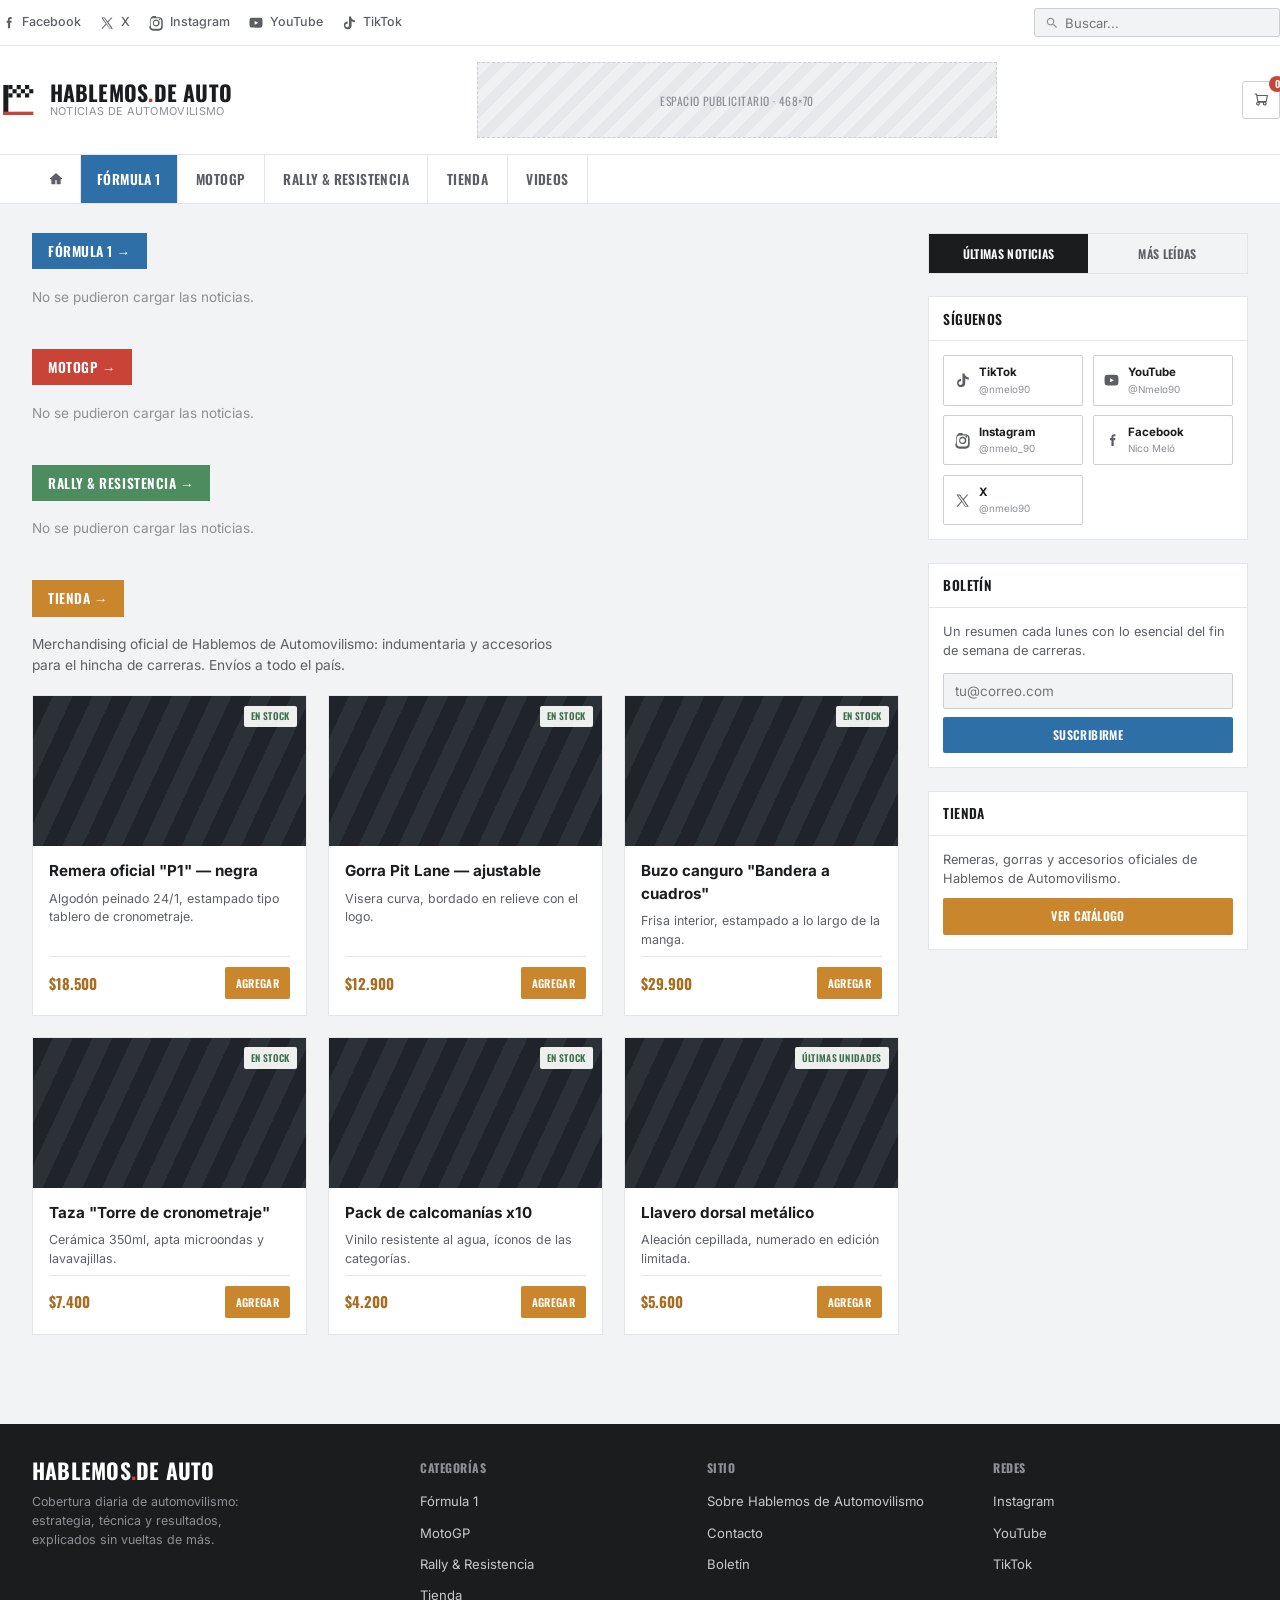
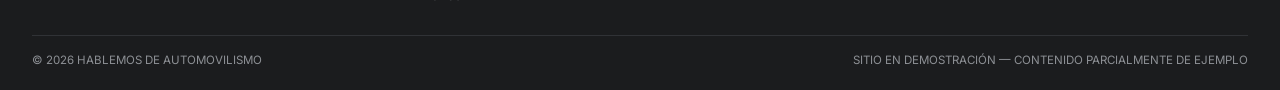
==== commit 948f05f6: "Add files via upload" ====
--- a/index.html
+++ b/index.html
@@ -5,1096 +5,541 @@
 <meta name="viewport" content="width=device-width, initial-scale=1.0">
 <title>Hablemos de Automovilismo — Noticias de Carreras</title>
 <link rel="preconnect" href="https://fonts.googleapis.com">
-<link href="https://fonts.googleapis.com/css2?family=Teko:wght@400;500;600;700&family=Inter:wght@400;500;600;700;800&family=JetBrains+Mono:wght@400;500;700&display=swap" rel="stylesheet">
+<link href="https://fonts.googleapis.com/css2?family=Oswald:wght@400;500;600;700&family=Inter:wght@400;500;600;700;800&display=swap" rel="stylesheet">
 <style>
   :root{
-    --bg: #1c1b19;
-    --surface: #242220;
-    --surface-2: #2e2b27;
-    --surface-3: #38342f;
-    --text: #f3efe6;
-    --text-dim: #a8a29a;
-    --text-faint: #726c63;
-    --amber: #ffb800;
-    --amber-dim: #7a5c05;
-    --green: #4c9169;
-    --line: rgba(243,239,230,0.12);
-    --line-strong: rgba(243,239,230,0.22);
-    --radius: 2px;
-  }
-
+    --bg:#f2f3f4;
+    --surface:#ffffff;
+    --border:#e3e5e8;
+    --border-strong:#ccd0d5;
+    --text:#1b1c1e;
+    --text-dim:#5c5f64;
+    --text-faint:#8d9095;
+    --blue:#2f6fa8;
+    --blue-dark:#25578a;
+    --red:#c94436;
+    --red-dark:#a8382c;
+    --green:#4c8c5f;
+    --green-dark:#3c704c;
+    --amber:#c9862c;
+    --amber-dark:#a76e22;
+    --shadow:0 1px 2px rgba(20,20,20,0.06);
+  }
   *{box-sizing:border-box; margin:0; padding:0;}
   html{scroll-behavior:smooth;}
-  @media (prefers-reduced-motion: reduce){
-    html{scroll-behavior:auto;}
-    *{animation-duration:0.01ms !important; animation-iteration-count:1 !important; transition-duration:0.01ms !important;}
-  }
-
-  body{
-    background:var(--bg);
-    color:var(--text);
-    font-family:'Inter', sans-serif;
-    line-height:1.5;
-    -webkit-font-smoothing:antialiased;
-  }
-
-  a{color:inherit; text-decoration:none;}
-  img{max-width:100%; display:block;}
-
-  ::selection{ background:var(--amber); color:#1c1b19; }
-
-  :focus-visible{
-    outline: 2px solid var(--amber);
-    outline-offset: 3px;
-  }
-
-  .display{
-    font-family:'Teko', sans-serif;
-    font-weight:600;
-    letter-spacing: 0.01em;
-    text-transform:uppercase;
-    line-height:0.92;
-  }
-
-  .mono{
-    font-family:'JetBrains Mono', monospace;
-  }
-
-  .eyebrow{
-    font-family:'JetBrains Mono', monospace;
-    font-size:0.7rem;
-    letter-spacing:0.14em;
-    text-transform:uppercase;
-    color:var(--amber);
-    display:flex;
-    align-items:center;
-    gap:0.5rem;
-  }
-  .eyebrow::before{
-    content:"";
-    width:6px; height:6px;
-    background:var(--amber);
-    border-radius:50%;
-    flex-shrink:0;
-  }
-
-  .wrap{
-    max-width:1280px;
-    margin:0 auto;
-    padding:0 clamp(1rem, 3vw, 2.5rem);
-  }
-
-  /* ---------- TICKER ---------- */
-  .ticker-bar{
-    background:#000;
-    border-bottom:1px solid var(--line);
-    overflow:hidden;
-    white-space:nowrap;
+  @media (prefers-reduced-motion: reduce){ html{scroll-behavior:auto;} *{transition-duration:0.01ms !important;} }
+  body{ background:var(--bg); color:var(--text); font-family:'Inter',sans-serif; line-height:1.5; -webkit-font-smoothing:antialiased; }
+  a{ color:inherit; text-decoration:none; }
+  img{ max-width:100%; display:block; }
+  ::selection{ background:var(--blue); color:#fff; }
+  :focus-visible{ outline:2px solid var(--blue); outline-offset:2px; }
+  .tab-font{ font-family:'Oswald', sans-serif; text-transform:uppercase; letter-spacing:0.03em; }
+  .wrap{ max-width:1280px; margin:0 auto; padding:0 clamp(1rem,3vw,2rem); }
+
+  /* ---------- UTILITY BAR ---------- */
+  .util-bar{
+    background:var(--surface);
+    border-bottom:1px solid var(--border);
+    font-size:0.8rem;
+  }
+  .util-row{
+    display:flex; align-items:center; justify-content:space-between;
+    padding:0.5rem 0; gap:1rem; flex-wrap:wrap;
+  }
+  .social-strip{ display:flex; align-items:center; gap:1.1rem; }
+  .social-strip a{
+    display:flex; align-items:center; gap:0.4rem;
+    color:var(--text-dim); font-size:0.78rem; font-weight:500;
+    transition:color 0.15s;
+  }
+  .social-strip a:hover{ color:var(--blue); }
+  .social-strip svg{ width:16px; height:16px; fill:currentColor; flex-shrink:0; }
+  .search-box{
+    display:flex; align-items:center; gap:0.4rem;
+    background:var(--bg); border:1px solid var(--border-strong);
+    border-radius:3px; padding:0.35rem 0.6rem; min-width:200px;
+  }
+  .search-box input{
+    border:none; background:transparent; outline:none;
+    font-family:'Inter',sans-serif; font-size:0.82rem; width:100%; color:var(--text);
+  }
+  .search-box svg{ width:14px; height:14px; fill:var(--text-faint); flex-shrink:0; }
+
+  /* ---------- HEADER ---------- */
+  header.site{ background:var(--surface); border-bottom:1px solid var(--border); }
+  .header-row{
+    display:flex; align-items:center; justify-content:space-between;
+    gap:1.5rem; padding:1rem 0;
+  }
+  .logo{ display:flex; align-items:center; gap:0.6rem; flex-shrink:0; }
+  .logo svg{ width:40px; height:40px; flex-shrink:0; }
+  .logo-text .name{
+    font-family:'Oswald', sans-serif; font-weight:700; font-size:1.35rem;
+    letter-spacing:0.01em; color:var(--text); text-transform:uppercase; line-height:1.05;
+  }
+  .logo-text .name span{ color:var(--red); }
+  .logo-text .tagline{ font-size:0.68rem; color:var(--text-faint); letter-spacing:0.03em; }
+  .ad-slot{
+    flex:1; max-width:520px; height:76px;
+    background:repeating-linear-gradient(135deg,#eef0f2 0 10px,#e6e8eb 10px 20px);
+    border:1px dashed var(--border-strong);
+    display:flex; align-items:center; justify-content:center;
+    color:var(--text-faint); font-size:0.72rem; letter-spacing:0.04em; text-transform:uppercase;
+    font-family:'Oswald',sans-serif;
+  }
+  .header-extra{ display:flex; align-items:center; gap:0.8rem; flex-shrink:0; }
+  .btn-cart{
+    position:relative; display:flex; align-items:center; justify-content:center;
+    width:38px; height:38px; border:1px solid var(--border-strong); border-radius:3px;
+    color:var(--text-dim); transition:border-color 0.15s, color 0.15s;
+  }
+  .btn-cart:hover{ border-color:var(--blue); color:var(--blue); }
+  .btn-cart svg{ width:18px; height:18px; }
+  .cart-count{
+    position:absolute; top:-6px; right:-6px; background:var(--red); color:#fff;
+    font-family:'Oswald',sans-serif; font-size:0.62rem; font-weight:600;
+    min-width:16px; height:16px; border-radius:50%;
+    display:flex; align-items:center; justify-content:center; padding:0 2px;
+  }
+
+  /* ---------- NAV TABS ---------- */
+  nav.tabs{ background:var(--surface); border-bottom:1px solid var(--border); }
+  .tabs-row{ display:flex; align-items:stretch; flex-wrap:wrap; }
+  .tabs-row a{
+    display:flex; align-items:center; gap:0.4rem;
+    font-family:'Oswald',sans-serif; font-weight:600; font-size:0.85rem;
+    letter-spacing:0.03em; text-transform:uppercase; color:var(--text-dim);
+    padding:0.85rem 1.15rem; border-right:1px solid var(--border);
+    transition:background 0.15s, color 0.15s;
     position:relative;
   }
-  .ticker-bar::after{
-    content:"";
-    position:absolute; inset:0;
-    pointer-events:none;
-    background:linear-gradient(90deg, #000 0%, transparent 4%, transparent 96%, #000 100%);
-  }
-  .ticker-track{
-    display:inline-flex;
-    align-items:center;
-    animation: scroll-left 38s linear infinite;
-    padding:0.5rem 0;
-  }
-  @keyframes scroll-left{
-    from{ transform:translateX(0); }
-    to{ transform:translateX(-50%); }
-  }
-  .ticker-item{
-    font-family:'JetBrains Mono', monospace;
-    font-size:0.72rem;
-    color:var(--text-dim);
-    padding:0 1.5rem;
-    border-right:1px solid var(--line);
-    display:inline-flex;
-    gap:0.6rem;
-  }
-  .ticker-item b{ color:var(--amber); font-weight:700;}
-  .ticker-item .gap{ color:var(--text-faint); }
-
-  /* ---------- HEADER ---------- */
-  header.site{
-    background:var(--bg);
-    border-bottom:1px solid var(--line);
-    position:sticky;
-    top:0;
-    z-index:50;
-  }
-  .nav-row{
-    display:flex;
-    align-items:center;
-    justify-content:space-between;
-    padding:0.9rem 0;
-    gap:1.5rem;
-  }
-  .logo{
-    display:flex;
-    align-items:baseline;
-    gap:0.35rem;
-    flex-shrink:0;
-  }
-  .logo .mark{
-    font-family:'Teko', sans-serif;
-    font-weight:700;
-    font-size:2rem;
-    letter-spacing:0.02em;
-    color:var(--text);
-  }
-  .logo .mark span{ color:var(--amber); }
-  .logo .sub{
-    font-family:'JetBrains Mono', monospace;
-    font-size:0.6rem;
-    color:var(--text-faint);
-    letter-spacing:0.1em;
-    align-self:flex-end;
-    padding-bottom:0.35rem;
-  }
-  nav.main{
-    display:flex;
-    gap:2rem;
-  }
-  nav.main a{
-    font-size:0.85rem;
-    font-weight:600;
-    color:var(--text-dim);
-    letter-spacing:0.02em;
-    padding:0.3rem 0;
-    border-bottom:2px solid transparent;
-    transition:color 0.15s, border-color 0.15s;
-  }
-  nav.main a:hover, nav.main a:focus-visible{
-    color:var(--text);
-    border-color:var(--amber);
-  }
-  .nav-extra{
-    display:flex;
-    align-items:center;
-    gap:1rem;
-  }
-  .btn-live{
-    font-family:'JetBrains Mono', monospace;
-    font-size:0.68rem;
-    letter-spacing:0.08em;
-    color:#1c1b19;
-    background:var(--amber);
-    padding:0.4rem 0.7rem;
-    font-weight:700;
-    display:flex;
-    align-items:center;
-    gap:0.4rem;
-  }
-  .btn-live .dot{
-    width:6px; height:6px;
-    background:#1c1b19;
-    border-radius:50%;
-    animation:pulse 1.4s ease-in-out infinite;
-  }
-  @keyframes pulse{
-    0%,100%{ opacity:1; }
-    50%{ opacity:0.3; }
-  }
-  .btn-cart{
-    position:relative;
-    display:flex;
-    align-items:center;
-    justify-content:center;
-    width:38px; height:38px;
-    border:1px solid var(--line-strong);
-    color:var(--text-dim);
-    transition:border-color 0.15s, color 0.15s;
-  }
-  .btn-cart svg{ width:19px; height:19px; }
-  .btn-cart:hover{ border-color:var(--amber); color:var(--amber); }
-  .cart-count{
-    position:absolute;
-    top:-7px; right:-7px;
-    background:var(--amber);
-    color:#1c1b19;
-    font-family:'JetBrains Mono', monospace;
-    font-size:0.62rem;
-    font-weight:700;
-    min-width:16px; height:16px;
-    display:flex; align-items:center; justify-content:center;
-    border-radius:50%;
-    padding:0 2px;
-  }
-  .menu-toggle{
-    display:none;
-    background:none; border:1px solid var(--line-strong);
-    color:var(--text);
-    width:38px; height:38px;
-    cursor:pointer;
-    font-size:1rem;
-  }
+  .tabs-row a:first-child{ padding:0.85rem 1rem; }
+  .tabs-row a svg{ width:16px; height:16px; fill:currentColor; }
+  .tabs-row a:hover{ background:var(--bg); color:var(--text); }
+  .tab-f1.active{ background:var(--blue); color:#fff; }
+  .tab-f1.active:hover{ background:var(--blue-dark); color:#fff; }
+  .tab-motogp:hover{ background:var(--red); color:#fff; }
+  .tab-rally:hover{ background:var(--green); color:#fff; }
+  .tab-tienda:hover{ background:var(--amber); color:#fff; }
+  .tab-redes:hover{ background:#3a3d42; color:#fff; }
+
+  /* dropdown */
+  .has-drop{ position:relative; }
+  .dropdown{
+    display:none; position:absolute; top:100%; left:0; z-index:40;
+    background:var(--surface); border:1px solid var(--border); box-shadow:0 8px 24px rgba(0,0,0,0.1);
+    min-width:600px; padding:1rem; grid-template-columns:180px 1fr; gap:1rem;
+  }
+  .has-drop:hover .dropdown{ display:grid; }
+  .drop-links{ display:flex; flex-direction:column; border-right:1px solid var(--border); padding-right:1rem; }
+  .drop-links a{
+    padding:0.5rem 0.3rem; font-family:'Inter',sans-serif; text-transform:none;
+    font-weight:600; font-size:0.85rem; letter-spacing:0; color:var(--text);
+    border-right:none;
+  }
+  .drop-links a:hover{ background:var(--bg); color:var(--blue); }
+  .drop-articles{ display:grid; grid-template-columns:1fr 1fr; gap:0.7rem; }
+  .drop-article{ display:flex; flex-direction:column; gap:0.2rem; }
+  .drop-article .tag{
+    font-family:'Oswald',sans-serif; font-size:0.6rem; font-weight:600;
+    color:var(--blue); text-transform:uppercase; letter-spacing:0.03em;
+  }
+  .drop-article .t{
+    font-family:'Inter',sans-serif; font-size:0.78rem; font-weight:600; color:var(--text);
+    text-transform:none; letter-spacing:0; line-height:1.3;
+  }
+  .drop-article .t:hover{ color:var(--blue); }
 
   /* ---------- LAYOUT ---------- */
-  .content-grid{
-    display:grid;
-    grid-template-columns: 1fr 320px;
-    gap: 2.5rem;
-    padding: 2.5rem 0 4rem;
-    align-items:start;
-  }
-
-  /* ---------- HERO ---------- */
-  .hero{
-    position:relative;
-    border:1px solid var(--line);
-    background:var(--surface);
-    margin-bottom:2.5rem;
-    overflow:hidden;
-  }
-  .hero-grid{
-    display:grid;
-    grid-template-columns: 1fr 1fr;
-  }
-  .hero-media{
-    position:relative;
-    background:
-      repeating-linear-gradient(115deg, #000 0 22px, #17110a 22px 44px),
-      linear-gradient(160deg,#3a2a10,#1c1b19 60%);
-    min-height:420px;
-    display:flex;
-    align-items:flex-end;
-    padding:1.5rem;
-  }
-  .hero-media .p1{
-    font-family:'Teko', sans-serif;
-    font-size:9rem;
-    font-weight:700;
-    color:rgba(255,184,0,0.14);
-    position:absolute;
-    top:-1rem; left:0.5rem;
-    line-height:1;
-    user-select:none;
-  }
-  .hero-media .cat-badge{
-    font-family:'JetBrains Mono', monospace;
-    font-size:0.7rem;
-    font-weight:700;
-    background:var(--amber);
-    color:#1c1b19;
-    padding:0.3rem 0.6rem;
-    letter-spacing:0.05em;
-  }
-  .hero-body{
-    padding:2.2rem 2.2rem 2rem;
-    display:flex;
-    flex-direction:column;
-    gap:1rem;
-  }
-  .hero-title{
-    font-size:clamp(2.2rem, 4vw, 3.4rem);
-    color:var(--text);
-  }
-  .hero-dek{
-    color:var(--text-dim);
-    font-size:1rem;
-    max-width:46ch;
-  }
-  .byline{
-    font-family:'JetBrains Mono', monospace;
-    font-size:0.72rem;
-    color:var(--text-faint);
-    display:flex;
-    gap:0.8rem;
-    align-items:center;
-    margin-top:auto;
-    padding-top:1rem;
-    border-top:1px solid var(--line);
-  }
-
-  /* ---------- SECTION HEADER ---------- */
-  .section-head{
-    display:flex;
-    align-items:baseline;
-    justify-content:space-between;
-    border-bottom:1px solid var(--line-strong);
-    padding-bottom:0.6rem;
-    margin-bottom:1.3rem;
-  }
-  .section-head h2{
-    font-family:'Teko', sans-serif;
-    font-weight:600;
-    font-size:1.9rem;
-    text-transform:uppercase;
-    letter-spacing:0.01em;
-  }
-  .section-head a{
-    font-family:'JetBrains Mono', monospace;
-    font-size:0.7rem;
-    color:var(--text-faint);
-    letter-spacing:0.05em;
-  }
-  .section-head a:hover{ color:var(--amber); }
-
-  section.category{ margin-bottom:3rem; }
-
-  /* ---------- CARDS ---------- */
-  .card-grid{
-    display:grid;
-    grid-template-columns:repeat(3, 1fr);
-    gap:1.4rem;
-  }
-  .card{
-    background:var(--surface);
-    border:1px solid var(--line);
-    display:flex;
-    flex-direction:column;
-    transition:border-color 0.15s, transform 0.15s;
-  }
-  .card:hover{
-    border-color:var(--line-strong);
-    transform:translateY(-2px);
-  }
-  .card-media{
-    position:relative;
-    height:150px;
-    background:
-      repeating-linear-gradient(70deg, #000 0 14px, #201c18 14px 28px);
-    display:flex;
-    align-items:flex-start;
-    justify-content:space-between;
-    padding:0.7rem;
-  }
-  .num-tag{
-    font-family:'Teko', sans-serif;
-    font-size:1.6rem;
-    font-weight:700;
-    background:var(--surface-3);
-    color:var(--amber);
-    width:2.4rem; height:2.1rem;
-    display:flex; align-items:center; justify-content:center;
-    border:1px solid var(--line-strong);
-  }
-  .cat-chip{
-    font-family:'JetBrains Mono', monospace;
-    font-size:0.62rem;
-    letter-spacing:0.06em;
-    color:var(--text);
-    background:rgba(0,0,0,0.5);
-    padding:0.25rem 0.45rem;
-    border:1px solid var(--line-strong);
-    height:fit-content;
-  }
-  .card-body{
-    padding:1rem 1.1rem 1.2rem;
-    display:flex;
-    flex-direction:column;
-    gap:0.55rem;
-    flex:1;
-  }
-  .card-body h3{
-    font-size:1.02rem;
-    font-weight:700;
-    line-height:1.3;
-  }
-  .card-body p{
-    font-size:0.85rem;
-    color:var(--text-dim);
-    line-height:1.5;
-  }
-  .card-meta{
-    margin-top:auto;
-    font-family:'JetBrains Mono', monospace;
-    font-size:0.65rem;
-    color:var(--text-faint);
-    display:flex;
-    justify-content:space-between;
-    padding-top:0.6rem;
-    border-top:1px solid var(--line);
-  }
-
-  /* row list style for MotoGP section variant */
-  .list-rows{
-    display:flex;
-    flex-direction:column;
-  }
-  .list-row{
-    display:grid;
-    grid-template-columns: 3rem 1fr auto;
-    gap:1rem;
-    align-items:center;
-    padding:1rem 0;
-    border-bottom:1px solid var(--line);
-  }
-  .list-row:first-child{ padding-top:0; }
-  .list-row:last-child{ border-bottom:none; }
-  .list-row .pos{
-    font-family:'Teko', sans-serif;
-    font-size:2.2rem;
-    font-weight:700;
-    color:var(--text-faint);
-  }
-  .list-row h3{ font-size:0.98rem; font-weight:700; margin-bottom:0.2rem;}
-  .list-row p{ font-size:0.8rem; color:var(--text-dim); }
-  .list-row .meta{
-    font-family:'JetBrains Mono', monospace;
-    font-size:0.68rem;
-    color:var(--text-faint);
-    text-align:right;
-    white-space:nowrap;
-  }
+  .content-grid{ display:grid; grid-template-columns:1fr 320px; gap:1.8rem; padding:1.8rem 0 3rem; align-items:start; }
+
+  /* ---------- SECTION BADGE ---------- */
+  .section-badge{
+    display:inline-flex; align-items:center; gap:0.4rem;
+    font-family:'Oswald',sans-serif; font-weight:600; font-size:0.85rem;
+    letter-spacing:0.04em; text-transform:uppercase; color:#fff;
+    padding:0.5rem 1rem; margin-bottom:1.1rem;
+  }
+  .badge-blue{ background:var(--blue); }
+  .badge-red{ background:var(--red); }
+  .badge-green{ background:var(--green); }
+  .badge-amber{ background:var(--amber); }
+
+  section.category{ margin-bottom:2.6rem; }
+
+  /* ---------- NEWS CARDS ---------- */
+  .card-grid{ display:grid; grid-template-columns:repeat(3,1fr); gap:1.3rem; }
+  .news-card{ display:flex; flex-direction:column; }
+  .news-media{
+    position:relative; height:170px; border-radius:2px; overflow:hidden;
+    background:repeating-linear-gradient(115deg,#20242a 0 18px,#2c3138 18px 36px);
+  }
+  .news-tag{
+    position:absolute; top:0.6rem; left:0.6rem;
+    background:var(--surface); border:1px solid var(--border-strong);
+    font-family:'Oswald',sans-serif; font-size:0.62rem; font-weight:600;
+    letter-spacing:0.04em; text-transform:uppercase; color:var(--text);
+    padding:0.25rem 0.5rem;
+  }
+  .news-title{
+    font-family:'Inter',sans-serif; font-weight:700; font-size:1.02rem; line-height:1.35;
+    color:var(--text); margin-top:0.7rem;
+  }
+  .news-title:hover{ color:var(--blue); }
+  .news-byline{
+    font-size:0.72rem; color:var(--text-faint); text-transform:uppercase; letter-spacing:0.02em;
+    margin-top:0.4rem; display:flex; gap:0.5rem; flex-wrap:wrap;
+  }
+  .news-byline b{ color:var(--text-dim); }
+  .news-excerpt{ font-size:0.85rem; color:var(--text-dim); margin-top:0.45rem; line-height:1.5; }
+
+  /* ---------- SIDEBAR ---------- */
+  .sidebar{ display:flex; flex-direction:column; gap:1.4rem; position:sticky; top:1.5rem; }
+  .panel{ background:var(--surface); border:1px solid var(--border); }
+  .panel-tabs{ display:flex; }
+  .panel-tabs button{
+    flex:1; border:none; background:var(--bg); color:var(--text-dim);
+    font-family:'Oswald',sans-serif; font-weight:600; font-size:0.75rem;
+    letter-spacing:0.03em; text-transform:uppercase; padding:0.7rem 0.5rem; cursor:pointer;
+    transition:background 0.15s, color 0.15s;
+  }
+  .panel-tabs button.active{ background:var(--text); color:#fff; }
+  .side-list{ display:flex; flex-direction:column; }
+  .side-row{
+    display:flex; gap:0.7rem; align-items:flex-start;
+    padding:0.8rem 0.9rem; border-bottom:1px solid var(--border);
+  }
+  .side-row:last-child{ border-bottom:none; }
+  .side-thumb{
+    width:60px; height:48px; flex-shrink:0; border-radius:2px;
+    background:repeating-linear-gradient(115deg,#20242a 0 10px,#2c3138 10px 20px);
+  }
+  .side-body .tag{
+    font-family:'Oswald',sans-serif; font-size:0.6rem; font-weight:600; color:var(--blue);
+    text-transform:uppercase; letter-spacing:0.03em; display:block; margin-bottom:0.15rem;
+  }
+  .side-body .t{ font-size:0.8rem; font-weight:600; line-height:1.3; color:var(--text); }
+  .side-body .t:hover{ color:var(--blue); }
+  .side-body .d{ font-size:0.68rem; color:var(--text-faint); margin-top:0.2rem; }
+  .side-hidden{ display:none; }
+
+  .panel-head{
+    padding:0.7rem 0.9rem; border-bottom:1px solid var(--border);
+    font-family:'Oswald',sans-serif; font-weight:600; font-size:0.85rem;
+    letter-spacing:0.03em; text-transform:uppercase; color:var(--text);
+  }
+  .social-grid{ display:grid; grid-template-columns:repeat(2,1fr); gap:0.6rem; padding:0.9rem; }
+  .social-link{
+    display:flex; align-items:center; gap:0.5rem;
+    border:1px solid var(--border-strong); padding:0.5rem 0.6rem; border-radius:2px;
+    transition:border-color 0.15s, background 0.15s;
+  }
+  .social-link:hover{ border-color:var(--blue); background:var(--bg); }
+  .social-link svg{ width:17px; height:17px; fill:var(--text-dim); flex-shrink:0; }
+  .social-link .s-name{ display:block; font-size:0.72rem; font-weight:700; color:var(--text); }
+  .social-link .s-handle{ display:block; font-size:0.62rem; color:var(--text-faint); }
+
+  .panel.subscribe .panel-body{ padding:0.9rem; }
+  .panel.subscribe p{ font-size:0.8rem; color:var(--text-dim); margin-bottom:0.8rem; }
+  .sub-form{ display:flex; flex-direction:column; gap:0.5rem; }
+  .sub-form input{
+    background:var(--bg); border:1px solid var(--border-strong); border-radius:2px;
+    padding:0.55rem 0.65rem; font-family:'Inter',sans-serif; font-size:0.84rem; color:var(--text);
+  }
+  .sub-form button{
+    background:var(--blue); color:#fff; border:none; border-radius:2px; padding:0.6rem;
+    font-family:'Oswald',sans-serif; font-weight:600; font-size:0.75rem; letter-spacing:0.03em;
+    text-transform:uppercase; cursor:pointer; transition:background 0.15s;
+  }
+  .sub-form button:hover{ background:var(--blue-dark); }
+
+  .shop-promo{ padding:0.9rem; display:flex; flex-direction:column; gap:0.6rem; }
+  .shop-promo p{ font-size:0.8rem; color:var(--text-dim); }
+  .shop-promo a.btn{
+    display:inline-block; text-align:center; background:var(--amber); color:#fff;
+    font-family:'Oswald',sans-serif; font-weight:600; font-size:0.75rem; letter-spacing:0.03em;
+    text-transform:uppercase; padding:0.6rem; border-radius:2px;
+  }
+  .shop-promo a.btn:hover{ background:var(--amber-dark); }
 
   /* ---------- TIENDA ---------- */
-  .shop-intro{
-    display:flex;
-    justify-content:space-between;
-    align-items:flex-end;
-    gap:1.5rem;
-    margin-bottom:1.6rem;
-    flex-wrap:wrap;
-  }
-  .shop-intro p{
-    color:var(--text-dim);
-    font-size:0.88rem;
-    max-width:52ch;
-  }
-  .product-card{
-    background:var(--surface);
-    border:1px solid var(--line);
-    display:flex;
-    flex-direction:column;
-    transition:border-color 0.15s, transform 0.15s;
-  }
-  .product-card:hover{ border-color:var(--line-strong); transform:translateY(-2px); }
+  .shop-intro{ font-size:0.86rem; color:var(--text-dim); margin-bottom:1.2rem; max-width:60ch; }
+  .product-card{ background:var(--surface); border:1px solid var(--border); display:flex; flex-direction:column; }
   .product-media{
-    position:relative;
-    height:170px;
-    background:
-      repeating-linear-gradient(70deg, #000 0 14px, #201c18 14px 28px);
-    display:flex;
-    align-items:flex-start;
-    justify-content:space-between;
-    padding:0.7rem;
-  }
-  .product-media .stock-chip{
-    font-family:'JetBrains Mono', monospace;
-    font-size:0.62rem;
-    letter-spacing:0.05em;
-    color:var(--green);
-    background:rgba(0,0,0,0.55);
-    padding:0.25rem 0.45rem;
-    border:1px solid var(--line-strong);
-  }
-  .product-body{
-    padding:1rem 1.1rem 1.1rem;
-    display:flex;
-    flex-direction:column;
-    gap:0.5rem;
-    flex:1;
-  }
-  .product-body h3{ font-size:1rem; font-weight:700; }
-  .product-body .desc{ font-size:0.8rem; color:var(--text-dim); }
-  .product-foot{
-    margin-top:auto;
-    display:flex;
-    align-items:center;
-    justify-content:space-between;
-    gap:0.6rem;
-    padding-top:0.7rem;
-    border-top:1px solid var(--line);
-  }
-  .price{
-    font-family:'JetBrains Mono', monospace;
-    font-weight:700;
-    color:var(--amber);
-    font-size:0.95rem;
-  }
+    position:relative; height:150px;
+    background:repeating-linear-gradient(115deg,#20242a 0 18px,#2c3138 18px 36px);
+  }
+  .stock-chip{
+    position:absolute; top:0.6rem; right:0.6rem; background:rgba(255,255,255,0.92);
+    color:var(--green-dark); font-family:'Oswald',sans-serif; font-size:0.6rem; font-weight:600;
+    letter-spacing:0.03em; text-transform:uppercase; padding:0.22rem 0.45rem; border-radius:2px;
+  }
+  .product-body{ padding:0.9rem 1rem 1rem; display:flex; flex-direction:column; gap:0.4rem; flex:1; }
+  .product-body h3{ font-size:0.95rem; font-weight:700; }
+  .product-body .desc{ font-size:0.78rem; color:var(--text-dim); }
+  .product-foot{ margin-top:auto; display:flex; align-items:center; justify-content:space-between; padding-top:0.6rem; border-top:1px solid var(--border); }
+  .price{ font-family:'Oswald',sans-serif; font-weight:700; color:var(--amber-dark); font-size:0.92rem; }
   .add-btn{
-    background:var(--amber);
-    color:#1c1b19;
-    border:none;
-    padding:0.5rem 0.7rem;
-    font-family:'JetBrains Mono', monospace;
-    font-weight:700;
-    font-size:0.65rem;
-    letter-spacing:0.05em;
-    cursor:pointer;
-    transition:background 0.15s;
-    white-space:nowrap;
-  }
-  .add-btn:hover{ background:#ffcc4d; }
-  .add-btn.added{ background:var(--green); color:#0e1b14; }
-
-  /* ---------- SIDEBAR ---------- */
-  .sidebar{
-    display:flex;
-    flex-direction:column;
-    gap:1.6rem;
-    position:sticky;
-    top:5.2rem;
-  }
-  .panel{
-    background:var(--surface);
-    border:1px solid var(--line);
-  }
-  .panel-head{
-    display:flex;
-    align-items:center;
-    justify-content:space-between;
-    padding:0.8rem 1rem;
-    border-bottom:1px solid var(--line-strong);
-    background:var(--surface-2);
-  }
-  .panel-head h3{
-    font-family:'Teko', sans-serif;
-    font-size:1.15rem;
-    font-weight:600;
-    letter-spacing:0.03em;
-    text-transform:uppercase;
-  }
-  .panel-head .mono{
-    font-size:0.62rem;
-    color:var(--text-faint);
-  }
-
-  /* timing tower */
-  .timing-row{
-    display:grid;
-    grid-template-columns: 1.6rem 1fr auto;
-    gap:0.6rem;
-    align-items:center;
-    padding:0.55rem 1rem;
-    border-bottom:1px solid var(--line);
-    font-family:'JetBrains Mono', monospace;
-    font-size:0.76rem;
-  }
-  .timing-row:last-child{ border-bottom:none; }
-  .timing-row .p{
-    color:var(--amber);
-    font-weight:700;
-  }
-  .timing-row .drv{ color:var(--text); }
-  .timing-row .team{ color:var(--text-faint); font-size:0.66rem; display:block;}
-  .timing-row .gap{ color:var(--text-dim); text-align:right; }
-  .timing-row.leader .gap{ color:var(--green); }
-
-  .panel-foot{
-    padding:0.6rem 1rem;
-    font-family:'JetBrains Mono', monospace;
-    font-size:0.62rem;
-    color:var(--text-faint);
-    letter-spacing:0.04em;
-  }
-
-  /* social */
-  .social-grid{
-    display:grid;
-    grid-template-columns:repeat(2, 1fr);
-    gap:0.6rem;
-    padding:1rem;
-  }
-  .social-link{
-    display:flex;
-    align-items:center;
-    gap:0.55rem;
-    border:1px solid var(--line-strong);
-    padding:0.55rem 0.6rem;
-    transition:border-color 0.15s;
-  }
-  .social-link svg{
-    width:18px; height:18px;
-    fill:var(--text-dim);
-    flex-shrink:0;
-    transition:fill 0.15s;
-  }
-  .social-link:hover{ border-color:var(--amber); }
-  .social-link:hover svg{ fill:var(--amber); }
-  .social-link .s-name{
-    display:block;
-    font-family:'JetBrains Mono', monospace;
-    font-size:0.7rem;
-    color:var(--text);
-  }
-  .social-link .s-handle{
-    display:block;
-    font-family:'JetBrains Mono', monospace;
-    font-size:0.6rem;
-    color:var(--text-faint);
-  }
-  @media (max-width:640px){
-    .social-grid{ grid-template-columns:1fr; }
-  }
-
-  /* newsletter */
-  .panel.subscribe .panel-body{
-    padding:1.1rem 1rem 1.3rem;
-  }
-  .panel.subscribe p{
-    font-size:0.8rem;
-    color:var(--text-dim);
-    margin-bottom:0.9rem;
-  }
-  .sub-form{
-    display:flex;
-    flex-direction:column;
-    gap:0.6rem;
-  }
-  .sub-form input{
-    background:var(--bg);
-    border:1px solid var(--line-strong);
-    color:var(--text);
-    padding:0.6rem 0.7rem;
-    font-family:'Inter', sans-serif;
-    font-size:0.85rem;
-  }
-  .sub-form input::placeholder{ color:var(--text-faint); }
-  .sub-form button{
-    background:var(--amber);
-    color:#1c1b19;
-    border:none;
-    padding:0.65rem;
-    font-family:'JetBrains Mono', monospace;
-    font-weight:700;
-    font-size:0.72rem;
-    letter-spacing:0.06em;
-    cursor:pointer;
-    transition:background 0.15s;
-  }
-  .sub-form button:hover{ background:#ffcc4d; }
-
-  /* tags panel */
-  .tag-cloud{
-    padding:1rem;
-    display:flex;
-    flex-wrap:wrap;
-    gap:0.5rem;
-  }
-  .tag-cloud a{
-    font-family:'JetBrains Mono', monospace;
-    font-size:0.68rem;
-    color:var(--text-dim);
-    border:1px solid var(--line-strong);
-    padding:0.35rem 0.6rem;
-  }
-  .tag-cloud a:hover{ border-color:var(--amber); color:var(--amber); }
+    background:var(--amber); color:#fff; border:none; border-radius:2px; padding:0.5rem 0.7rem;
+    font-family:'Oswald',sans-serif; font-weight:600; font-size:0.68rem; letter-spacing:0.03em;
+    text-transform:uppercase; cursor:pointer; transition:background 0.15s;
+  }
+  .add-btn:hover{ background:var(--amber-dark); }
+  .add-btn.added{ background:var(--green); }
 
   /* ---------- FOOTER ---------- */
-  footer{
-    border-top:1px solid var(--line);
-    background:#000;
-    padding:2.5rem 0 1.5rem;
-  }
-  .foot-grid{
-    display:grid;
-    grid-template-columns: 1.4fr repeat(3, 1fr);
-    gap:2rem;
-    padding-bottom:2rem;
-  }
-  .foot-grid h4{
-    font-family:'JetBrains Mono', monospace;
-    font-size:0.68rem;
-    letter-spacing:0.1em;
-    color:var(--text-faint);
-    margin-bottom:0.8rem;
-    text-transform:uppercase;
-  }
-  .foot-grid ul{ list-style:none; display:flex; flex-direction:column; gap:0.5rem;}
-  .foot-grid a{ font-size:0.82rem; color:var(--text-dim); }
-  .foot-grid a:hover{ color:var(--amber); }
-  .foot-bottom{
-    border-top:1px solid var(--line);
-    padding-top:1.2rem;
-    display:flex;
-    justify-content:space-between;
-    align-items:center;
-    flex-wrap:wrap;
-    gap:0.8rem;
-    font-family:'JetBrains Mono', monospace;
-    font-size:0.65rem;
-    color:var(--text-faint);
-  }
+  footer{ background:#1b1c1e; color:#c7c9cc; padding:2.2rem 0 1.3rem; }
+  .foot-grid{ display:grid; grid-template-columns:1.4fr repeat(3,1fr); gap:2rem; padding-bottom:1.8rem; }
+  .foot-grid h4{ font-family:'Oswald',sans-serif; font-size:0.75rem; letter-spacing:0.04em; color:#8d9095; text-transform:uppercase; margin-bottom:0.7rem; }
+  .foot-grid ul{ list-style:none; display:flex; flex-direction:column; gap:0.45rem; }
+  .foot-grid a{ font-size:0.82rem; color:#c7c9cc; }
+  .foot-grid a:hover{ color:#fff; }
+  .foot-bottom{ border-top:1px solid #303236; padding-top:1rem; display:flex; justify-content:space-between; flex-wrap:wrap; gap:0.6rem; font-size:0.72rem; color:#8d9095; }
 
   /* ---------- RESPONSIVE ---------- */
-  @media (max-width: 980px){
+  @media (max-width:980px){
     .content-grid{ grid-template-columns:1fr; }
     .sidebar{ position:static; }
     .card-grid{ grid-template-columns:repeat(2,1fr); }
-    .hero-grid{ grid-template-columns:1fr; }
-    .hero-media{ min-height:260px; }
+    .ad-slot{ display:none; }
     .foot-grid{ grid-template-columns:1fr 1fr; }
-  }
-  @media (max-width: 640px){
-    nav.main{ display:none; }
-    .menu-toggle{ display:block; }
+    .dropdown{ min-width:100%; grid-template-columns:1fr; }
+  }
+  @media (max-width:640px){
     .card-grid{ grid-template-columns:1fr; }
+    .tabs-row a{ padding:0.7rem 0.8rem; font-size:0.78rem; }
+    .util-row{ justify-content:center; }
+    .social-strip{ order:2; }
+    .search-box{ order:1; width:100%; }
     .foot-grid{ grid-template-columns:1fr 1fr; }
-    .list-row{ grid-template-columns:2.4rem 1fr; }
-    .list-row .meta{ grid-column:2; text-align:left; }
   }
 </style>
 </head>
 <body>
 
-<div class="ticker-bar">
-  <div class="ticker-track" id="tickerTrack"></div>
+<div class="util-bar">
+  <div class="wrap util-row">
+    <div class="social-strip">
+      <a href="https://www.facebook.com/nico.eze.melo" target="_blank" rel="noopener">
+        <svg viewBox="0 0 24 24"><path d="M15.12 8.44h2.4l-.37 3.13h-2.03v8.23h-3.24v-8.23H9.9V8.44h1.98V6.87c0-1 .27-2.02.9-2.72.64-.71 1.62-1.05 2.9-1.05.93 0 1.6.07 1.85.1v2.82h-1.34c-.65 0-1.07.16-1.28.4-.2.25-.29.6-.29 1.1v1.92z"/></svg>
+        Facebook
+      </a>
+      <a href="https://x.com/nmelo90" target="_blank" rel="noopener">
+        <svg viewBox="0 0 24 24"><path d="M13.9 10.86 20.3 3.6h-1.9l-5.5 6.27L8.6 3.6H3.4l6.7 9.6-6.7 7.6h1.9l5.8-6.6 4.6 6.6h5.2l-6.9-9.94zM11.8 13.4l-.67-.95L5.8 5.02h2.1l4.3 6.14.67.95 5.6 8h-2.1L11.8 13.4z"/></svg>
+        X
+      </a>
+      <a href="https://www.instagram.com/nmelo_90/" target="_blank" rel="noopener">
+        <svg viewBox="0 0 24 24"><path d="M12 3.2c2.7 0 3 .01 4.12.06 1.1.05 1.85.23 2.5.48.68.26 1.25.62 1.82 1.19.57.57.93 1.14 1.19 1.82.25.65.43 1.4.48 2.5.05 1.12.06 1.42.06 4.12s-.01 3-.06 4.12c-.05 1.1-.23 1.85-.48 2.5a5 5 0 0 1-1.19 1.82 5 5 0 0 1-1.82 1.19c-.65.25-1.4.43-2.5.48-1.12.05-1.42.06-4.12.06s-3-.01-4.12-.06c-1.1-.05-1.85-.23-2.5-.48a5 5 0 0 1-1.82-1.19 5 5 0 0 1-1.19-1.82c-.25-.65-.43-1.4-.48-2.5C3.21 15 3.2 14.7 3.2 12s.01-3 .06-4.12c.05-1.1.23-1.85.48-2.5.26-.68.62-1.25 1.19-1.82A5 5 0 0 1 6.75 1.9c.65-.25 1.4-.43 2.5-.48C10.37 1.37 10.67 1.36 12 1.36V3.2zm0 1.62c-2.65 0-2.96.01-4.01.06-.9.04-1.39.19-1.71.32-.43.17-.74.37-1.06.69-.32.32-.52.63-.69 1.06-.13.32-.28.81-.32 1.7-.05 1.06-.06 1.37-.06 4.01s.01 2.96.06 4.01c.04.9.19 1.39.32 1.71.17.43.37.74.69 1.06.32.32.63.52 1.06.69.32.13.81.28 1.7.32 1.06.05 1.37.06 4.02.06s2.96-.01 4.02-.06c.9-.04 1.39-.19 1.7-.32.43-.17.74-.37 1.06-.69.32-.32.52-.63.69-1.06.13-.32.28-.81.32-1.7.05-1.06.06-1.37.06-4.02s-.01-2.96-.06-4.01c-.04-.9-.19-1.39-.32-1.71a2.85 2.85 0 0 0-.69-1.06 2.85 2.85 0 0 0-1.06-.69c-.32-.13-.81-.28-1.7-.32-1.06-.05-1.37-.06-4.02-.06zM12 6.87A5.13 5.13 0 1 1 12 17.1 5.13 5.13 0 0 1 12 6.87zm0 8.46a3.33 3.33 0 1 0 0-6.66 3.33 3.33 0 0 0 0 6.66zm6.53-8.66a1.2 1.2 0 1 1-2.4 0 1.2 1.2 0 0 1 2.4 0z"/></svg>
+        Instagram
+      </a>
+      <a href="https://www.youtube.com/@Nmelo90" target="_blank" rel="noopener">
+        <svg viewBox="0 0 24 24"><path d="M21.6 7.2s-.21-1.5-.86-2.16c-.82-.87-1.74-.87-2.16-.92C15.6 4 12 4 12 4h-.01s-3.6 0-6.58.12c-.42.05-1.34.05-2.16.92C2.6 5.7 2.4 7.2 2.4 7.2S2.18 8.95 2.18 10.7v1.6c0 1.75.22 3.5.22 3.5s.2 1.5.85 2.16c.82.87 1.9.84 2.38.94C7.4 19.06 12 19.1 12 19.1s3.6-.01 6.58-.13c.42-.05 1.34-.05 2.16-.92.65-.66.86-2.16.86-2.16s.22-1.75.22-3.5v-1.6c0-1.75-.22-3.5-.22-3.5zM9.98 14.6V8.9l5.5 2.86-5.5 2.85z"/></svg>
+        YouTube
+      </a>
+      <a href="https://www.tiktok.com/@nmelo90" target="_blank" rel="noopener">
+        <svg viewBox="0 0 24 24"><path d="M16.6 5.82c-.97-.9-1.56-2.14-1.6-3.55h-3.05v13.4c0 1.5-1.22 2.72-2.72 2.72a2.72 2.72 0 0 1 0-5.44c.28 0 .55.04.8.12V9.9a5.77 5.77 0 0 0-.8-.06A5.77 5.77 0 1 0 15.9 15.6V9.28a8.6 8.6 0 0 0 4.97 1.58V7.8a5.6 5.6 0 0 1-4.27-1.98z"/></svg>
+        TikTok
+      </a>
+    </div>
+    <div class="search-box">
+      <svg viewBox="0 0 24 24"><path d="M15.5 14h-.79l-.28-.27a6.5 6.5 0 1 0-.7.7l.27.28v.79l5 5 1.5-1.5-5-5zm-6 0a4.5 4.5 0 1 1 0-9 4.5 4.5 0 0 1 0 9z"/></svg>
+      <input type="text" placeholder="Buscar...">
+    </div>
+  </div>
 </div>
 
 <header class="site">
-  <div class="wrap nav-row">
+  <div class="wrap header-row">
     <a href="#" class="logo">
-      <span class="mark">HDA<span>.</span></span>
-      <span class="sub">HABLEMOS DE AUTOMOVILISMO</span>
+      <svg viewBox="0 0 48 48" aria-hidden="true">
+        <rect x="4" y="6" width="6" height="36" fill="#1b1c1e"/>
+        <g>
+          <rect x="10" y="6" width="5" height="5" fill="#1b1c1e"/>
+          <rect x="20" y="6" width="5" height="5" fill="#1b1c1e"/>
+          <rect x="30" y="6" width="5" height="5" fill="#1b1c1e"/>
+          <rect x="15" y="11" width="5" height="5" fill="#1b1c1e"/>
+          <rect x="25" y="11" width="5" height="5" fill="#1b1c1e"/>
+          <rect x="35" y="11" width="5" height="5" fill="#1b1c1e"/>
+          <rect x="10" y="16" width="5" height="5" fill="#1b1c1e"/>
+          <rect x="20" y="16" width="5" height="5" fill="#1b1c1e"/>
+          <rect x="30" y="16" width="5" height="5" fill="#1b1c1e"/>
+        </g>
+        <path d="M4 42 L40 42 L40 38 L4 38 Z" fill="#c94436"/>
+      </svg>
+      <div class="logo-text">
+        <div class="name">Hablemos<span>.</span>de Auto</div>
+        <div class="tagline">NOTICIAS DE AUTOMOVILISMO</div>
+      </div>
     </a>
-    <nav class="main">
-      <a href="#formula1">Fórmula 1</a>
-      <a href="#motogp">MotoGP</a>
-      <a href="#rally">Rally &amp; TER</a>
-      <a href="#resistencia">Resistencia</a>
-      <a href="#tienda">Tienda</a>
-      <a href="#opinion">Opinión</a>
-    </nav>
-    <div class="nav-extra">
-      <a href="#" class="btn-live"><span class="dot"></span>EN VIVO</a>
+    <div class="ad-slot">ESPACIO PUBLICITARIO · 468×70</div>
+    <div class="header-extra">
       <a href="#tienda" class="btn-cart" aria-label="Ver carrito">
         <svg viewBox="0 0 24 24" aria-hidden="true"><path d="M4 4h2l.4 2M6.4 6h14.1l-1.6 8H7.6M6.4 6 8 15h10.5M8 15a1.8 1.8 0 1 0 0 3.6A1.8 1.8 0 0 0 8 15zm9 0a1.8 1.8 0 1 0 0 3.6 1.8 1.8 0 0 0 0-3.6z" fill="none" stroke="currentColor" stroke-width="1.6" stroke-linecap="round" stroke-linejoin="round"/></svg>
         <span class="cart-count" id="cartCount">0</span>
       </a>
-      <button class="menu-toggle" aria-label="Abrir menú">☰</button>
     </div>
   </div>
 </header>
 
+<nav class="tabs">
+  <div class="wrap tabs-row">
+    <a href="#" aria-label="Inicio"><svg viewBox="0 0 24 24"><path d="M12 3 2 12h3v8h6v-6h2v6h6v-8h3z"/></svg></a>
+    <div class="has-drop">
+      <a href="#formula1" class="tab-f1 active">Fórmula 1</a>
+      <div class="dropdown">
+        <div class="drop-links">
+          <a href="#formula1">Pilotos</a>
+          <a href="#formula1">Escuderías</a>
+          <a href="#formula1">Calendario</a>
+          <a href="#formula1">Resultados</a>
+        </div>
+        <div class="drop-articles">
+          <div class="drop-article"><span class="tag">Mercado de pases</span><a class="t" href="#formula1">Se acerca la renovación de Franco</a></div>
+          <div class="drop-article"><span class="tag">Técnica</span><a class="t" href="#formula1">El nuevo piso trasero suma carga sin penalizar velocidad</a></div>
+          <div class="drop-article"><span class="tag">Reglamento</span><a class="t" href="#formula1">Sanción revierte el resultado en la última vuelta</a></div>
+          <div class="drop-article"><span class="tag">Estrategia</span><a class="t" href="#formula1">La ventana de parada se adelanta por lluvia</a></div>
+        </div>
+      </div>
+    </div>
+    <a href="#motogp" class="tab-motogp">MotoGP</a>
+    <a href="#rally" class="tab-rally">Rally &amp; Resistencia</a>
+    <a href="#tienda" class="tab-tienda">Tienda</a>
+    <a href="https://www.youtube.com/@Nmelo90" target="_blank" rel="noopener" class="tab-redes">Videos</a>
+  </div>
+</nav>
+
 <div class="wrap">
   <div class="content-grid">
 
     <main>
-      <!-- HERO -->
-      <article class="hero">
-        <div class="hero-grid">
-          <div class="hero-media">
-            <span class="p1">P1</span>
-            <span class="cat-badge">FÓRMULA 1 · CLASIFICACIÓN</span>
-          </div>
-          <div class="hero-body">
-            <span class="eyebrow">Última hora</span>
-            <h1 class="hero-title display">Pole conquistada por apenas ocho milésimas en la última tanda</h1>
-            <p class="hero-dek">El equipo ajustó el reparto aerodinámico entre Q2 y Q3 y encontró el agarre que le faltaba en el sector final, dejando a toda la parrilla mirando la pantalla de tiempos hasta el último auto.</p>
-            <div class="byline">
-              <span>REDACCIÓN HDA</span>
-              <span>·</span>
-              <span>Circuito · Sábado</span>
-              <span>·</span>
-              <span>6 min de lectura</span>
-            </div>
-          </div>
-        </div>
-      </article>
-
-      <!-- F1 SECTION -->
+      <!-- F1 -->
       <section class="category" id="formula1">
-        <div class="section-head">
-          <h2 class="display">Fórmula 1</h2>
-          <a href="#">Ver toda la cobertura →</a>
-        </div>
+        <span class="section-badge badge-blue">Fórmula 1 →</span>
+        <div class="card-grid" id="grid-formula1" data-loading="Cargando noticias de Fórmula 1..."></div>
+      </section>
+
+      <!-- MOTOGP -->
+      <section class="category" id="motogp">
+        <span class="section-badge badge-red">MotoGP →</span>
+        <div class="card-grid" id="grid-motogp" data-loading="Cargando noticias de MotoGP..."></div>
+      </section>
+
+      <!-- RALLY -->
+      <section class="category" id="rally">
+        <span class="section-badge badge-green">Rally &amp; Resistencia →</span>
+        <div class="card-grid" id="grid-rally" data-loading="Cargando noticias de Rally..."></div>
+      </section>
+
+      <!-- TIENDA -->
+      <section class="category" id="tienda">
+        <span class="section-badge badge-amber">Tienda →</span>
+        <p class="shop-intro">Merchandising oficial de Hablemos de Automovilismo: indumentaria y accesorios para el hincha de carreras. Envíos a todo el país.</p>
         <div class="card-grid">
-          <article class="card">
-            <div class="card-media">
-              <span class="num-tag">43</span>
-              <span class="cat-chip">F1</span>
-            </div>
-            <div class="card-body">
-              <h3>Se acerca la renovación de Franco</h3>
-              <p>Con el regreso de Alonso a Alpine ya descartado, Colapinto quedó como el candidato favorito para quedarse con el segundo asiento junto a Gasly en 2027. Todavía no hay contrato firmado, pero el equipo no tendría apuro en definirlo.</p>
-              <div class="card-meta"><span>Mercado de pases</span><span>Hace 2 días</span></div>
+          <article class="product-card">
+            <div class="product-media"><span class="stock-chip">En stock</span></div>
+            <div class="product-body">
+              <h3>Remera oficial "P1" — negra</h3>
+              <p class="desc">Algodón peinado 24/1, estampado tipo tablero de cronometraje.</p>
+              <div class="product-foot"><span class="price">$18.500</span><button class="add-btn">Agregar</button></div>
             </div>
           </article>
-          <article class="card">
-            <div class="card-media">
-              <span class="num-tag">16</span>
-              <span class="cat-chip">F1</span>
-            </div>
-            <div class="card-body">
-              <h3>El nuevo piso trasero suma carga sin penalizar la velocidad punta, según telemetría</h3>
-              <p>Ingeniería confirma una ganancia medible en el sector de curvas rápidas del último fin de semana.</p>
-              <div class="card-meta"><span>Técnica</span><span>Hace 5 h</span></div>
+          <article class="product-card">
+            <div class="product-media"><span class="stock-chip">En stock</span></div>
+            <div class="product-body">
+              <h3>Gorra Pit Lane — ajustable</h3>
+              <p class="desc">Visera curva, bordado en relieve con el logo.</p>
+              <div class="product-foot"><span class="price">$12.900</span><button class="add-btn">Agregar</button></div>
             </div>
           </article>
-          <article class="card">
-            <div class="card-media">
-              <span class="num-tag">81</span>
-              <span class="cat-chip">F1</span>
+          <article class="product-card">
+            <div class="product-media"><span class="stock-chip">En stock</span></div>
+            <div class="product-body">
+              <h3>Buzo canguro "Bandera a cuadros"</h3>
+              <p class="desc">Frisa interior, estampado a lo largo de la manga.</p>
+              <div class="product-foot"><span class="price">$29.900</span><button class="add-btn">Agregar</button></div>
             </div>
-            <div class="card-body">
-              <h3>Sanción de cinco segundos revierte el resultado en la última vuelta de la clasificación al campeonato</h3>
-              <p>Los comisarios deliberaron más de cuarenta minutos antes de confirmar la decisión.</p>
-              <div class="card-meta"><span>Reglamento</span><span>Hace 1 día</span></div>
+          </article>
+          <article class="product-card">
+            <div class="product-media"><span class="stock-chip">En stock</span></div>
+            <div class="product-body">
+              <h3>Taza "Torre de cronometraje"</h3>
+              <p class="desc">Cerámica 350ml, apta microondas y lavavajillas.</p>
+              <div class="product-foot"><span class="price">$7.400</span><button class="add-btn">Agregar</button></div>
+            </div>
+          </article>
+          <article class="product-card">
+            <div class="product-media"><span class="stock-chip">En stock</span></div>
+            <div class="product-body">
+              <h3>Pack de calcomanías x10</h3>
+              <p class="desc">Vinilo resistente al agua, íconos de las categorías.</p>
+              <div class="product-foot"><span class="price">$4.200</span><button class="add-btn">Agregar</button></div>
+            </div>
+          </article>
+          <article class="product-card">
+            <div class="product-media"><span class="stock-chip">Últimas unidades</span></div>
+            <div class="product-body">
+              <h3>Llavero dorsal metálico</h3>
+              <p class="desc">Aleación cepillada, numerado en edición limitada.</p>
+              <div class="product-foot"><span class="price">$5.600</span><button class="add-btn">Agregar</button></div>
             </div>
           </article>
         </div>
       </section>
-
-      <!-- MOTOGP SECTION (list style) -->
-      <section class="category" id="motogp">
-        <div class="section-head">
-          <h2 class="display">MotoGP</h2>
-          <a href="#">Ver toda la cobertura →</a>
-        </div>
-        <div class="list-rows">
-          <div class="list-row">
-            <span class="pos display">01</span>
-            <div>
-              <h3>Adelantamiento en la última curva decide el Gran Premio bajo bandera a cuadros</h3>
-              <p>La maniobra se definió por menos de un décimo sobre la línea de meta.</p>
-            </div>
-            <span class="meta mono">CARRERA · HOY</span>
-          </div>
-          <div class="list-row">
-            <span class="pos display">02</span>
-            <div>
-              <h3>El neumático medio aguanta veinte vueltas más de lo estimado por los equipos</h3>
-              <p>La gestión de degradación cambió por completo el guion de la carrera larga.</p>
-            </div>
-            <span class="meta mono">NEUMÁTICOS · HOY</span>
-          </div>
-          <div class="list-row">
-            <span class="pos display">03</span>
-            <div>
-              <h3>Caída sin consecuencias en warm up obliga a revisar el chasis antes de la salida</h3>
-              <p>El equipo confirmó que el piloto está apto para largar tras la revisión médica.</p>
-            </div>
-            <span class="meta mono">PADDOCK · AYER</span>
-          </div>
-        </div>
-      </section>
-
-      <!-- RALLY / RESISTENCIA SECTION -->
-      <section class="category" id="rally">
-        <div class="section-head">
-          <h2 class="display">Rally &amp; Resistencia</h2>
-          <a href="#">Ver toda la cobertura →</a>
-        </div>
-        <div class="card-grid">
-          <article class="card">
-            <div class="card-media">
-              <span class="num-tag">07</span>
-              <span class="cat-chip">RALLY</span>
-            </div>
-            <div class="card-body">
-              <h3>El tramo nocturno reordena la general por completo tras la niebla en el valle</h3>
-              <p>Tres de los cinco primeros clasificados sufrieron pérdidas de tiempo por visibilidad.</p>
-              <div class="card-meta"><span>Especial</span><span>Hace 3 h</span></div>
-            </div>
-          </article>
-          <article class="card">
-            <div class="card-media">
-              <span class="num-tag">51</span>
-              <span class="cat-chip">WEC</span>
-            </div>
-            <div class="card-body">
-              <h3>El stint nocturno más largo del año deja al equipo líder con doble vuelta de ventaja</h3>
-              <p>La estrategia de combustible extendió el relevo casi veinte minutos sobre lo habitual.</p>
-              <div class="card-meta"><span>Resistencia</span><span>Hace 8 h</span></div>
-            </div>
-          </article>
-          <article class="card">
-            <div class="card-media">
-              <span class="num-tag">19</span>
-              <span class="cat-chip">RALLY</span>
-            </div>
-            <div class="card-body">
-              <h3>Cambio de neumático de lluvia a dos kilómetros del final del tramo</h3>
-              <p>La decisión de última hora del copiloto evitó una salida de pista en la curva final.</p>
-              <div class="card-meta"><span>Estrategia</span><span>Hace 1 día</span></div>
-            </div>
-          </article>
-        </div>
-      </section>
-
-      <!-- TIENDA -->
-      <section class="category" id="tienda">
-        <div class="section-head">
-          <h2 class="display">Tienda</h2>
-          <a href="#">Ver todo el catálogo →</a>
-        </div>
-        <div class="shop-intro">
-          <p>Merchandising oficial de Hablemos de Automovilismo: indumentaria y accesorios para el hincha de carreras. Envíos a todo el país.</p>
-        </div>
-        <div class="card-grid">
-          <article class="product-card">
-            <div class="product-media">
-              <span class="cat-chip">TEXTIL</span>
-              <span class="stock-chip">EN STOCK</span>
-            </div>
-            <div class="product-body">
-              <h3>Remera oficial "P1" — negra</h3>
-              <p class="desc">Algodón peinado 24/1, estampado tipo tablero de cronometraje.</p>
-              <div class="product-foot">
-                <span class="price">$18.500</span>
-                <button class="add-btn" data-product="Remera oficial P1">Agregar</button>
-              </div>
-            </div>
-          </article>
-          <article class="product-card">
-            <div class="product-media">
-              <span class="cat-chip">GORRAS</span>
-              <span class="stock-chip">EN STOCK</span>
-            </div>
-            <div class="product-body">
-              <h3>Gorra Pit Lane — ajustable</h3>
-              <p class="desc">Visera curva, bordado en relieve con el logo HDA.</p>
-              <div class="product-foot">
-                <span class="price">$12.900</span>
-                <button class="add-btn" data-product="Gorra Pit Lane">Agregar</button>
-              </div>
-            </div>
-          </article>
-          <article class="product-card">
-            <div class="product-media">
-              <span class="cat-chip">BUZOS</span>
-              <span class="stock-chip">EN STOCK</span>
-            </div>
-            <div class="product-body">
-              <h3>Buzo canguro "Bandera a cuadros"</h3>
-              <p class="desc">Frisa interior, estampado a lo largo de la manga.</p>
-              <div class="product-foot">
-                <span class="price">$29.900</span>
-                <button class="add-btn" data-product="Buzo Bandera a cuadros">Agregar</button>
-              </div>
-            </div>
-          </article>
-          <article class="product-card">
-            <div class="product-media">
-              <span class="cat-chip">TAZAS</span>
-              <span class="stock-chip">EN STOCK</span>
-            </div>
-            <div class="product-body">
-              <h3>Taza "Torre de cronometraje"</h3>
-              <p class="desc">Cerámica 350ml, apta microondas y lavavajillas.</p>
-              <div class="product-foot">
-                <span class="price">$7.400</span>
-                <button class="add-btn" data-product="Taza Torre de cronometraje">Agregar</button>
-              </div>
-            </div>
-          </article>
-          <article class="product-card">
-            <div class="product-media">
-              <span class="cat-chip">STICKERS</span>
-              <span class="stock-chip">EN STOCK</span>
-            </div>
-            <div class="product-body">
-              <h3>Pack de calcomanías x10</h3>
-              <p class="desc">Vinilo resistente al agua, íconos de las categorías.</p>
-              <div class="product-foot">
-                <span class="price">$4.200</span>
-                <button class="add-btn" data-product="Pack calcomanías">Agregar</button>
-              </div>
-            </div>
-          </article>
-          <article class="product-card">
-            <div class="product-media">
-              <span class="cat-chip">ACCESORIOS</span>
-              <span class="stock-chip">ÚLTIMAS UNIDADES</span>
-            </div>
-            <div class="product-body">
-              <h3>Llavero dorsal metálico</h3>
-              <p class="desc">Aleación cepillada, numerado en edición limitada.</p>
-              <div class="product-foot">
-                <span class="price">$5.600</span>
-                <button class="add-btn" data-product="Llavero dorsal">Agregar</button>
-              </div>
-            </div>
-          </article>
-        </div>
-      </section>
+    </main>
 
     <!-- SIDEBAR -->
     <aside class="sidebar">
       <div class="panel">
-        <div class="panel-head">
-          <h3>Torre de cronometraje</h3>
-          <span class="mono">EN VIVO</span>
+        <div class="panel-tabs">
+          <button class="active" data-tab="ultimas">Últimas noticias</button>
+          <button data-tab="masleidas">Más leídas</button>
         </div>
-        <div>
-          <div class="timing-row leader">
-            <span class="p">P1</span>
-            <span><span class="drv">V. Marín</span><span class="team">Escudería Norte</span></span>
-            <span class="gap">LÍDER</span>
-          </div>
-          <div class="timing-row">
-            <span class="p">P2</span>
-            <span><span class="drv">A. Duprat</span><span class="team">Team Vertex</span></span>
-            <span class="gap">+0.284</span>
-          </div>
-          <div class="timing-row">
-            <span class="p">P3</span>
-            <span><span class="drv">R. Cabral</span><span class="team">Escudería Norte</span></span>
-            <span class="gap">+1.062</span>
-          </div>
-          <div class="timing-row">
-            <span class="p">P4</span>
-            <span><span class="drv">K. Bergström</span><span class="team">Motiva Racing</span></span>
-            <span class="gap">+3.417</span>
-          </div>
-          <div class="timing-row">
-            <span class="p">P5</span>
-            <span><span class="drv">J. Ferretti</span><span class="team">Team Vertex</span></span>
-            <span class="gap">+4.108</span>
-          </div>
-        </div>
-        <div class="panel-foot">ACTUALIZADO CADA VUELTA · DATOS DE DEMOSTRACIÓN</div>
+        <div class="side-list" id="listUltimas"></div>
+        <div class="side-list side-hidden" id="listLeidas"></div>
       </div>
 
       <div class="panel">
-        <div class="panel-head">
-          <h3>Síguenos</h3>
-          <span class="mono">@HDA</span>
-        </div>
+        <div class="panel-head">Síguenos</div>
         <div class="social-grid">
-          <a href="https://www.tiktok.com/@nmelo90" class="social-link" aria-label="TikTok" target="_blank" rel="noopener">
-            <svg viewBox="0 0 24 24" aria-hidden="true"><path d="M16.6 5.82c-.97-.9-1.56-2.14-1.6-3.55h-3.05v13.4c0 1.5-1.22 2.72-2.72 2.72a2.72 2.72 0 0 1 0-5.44c.28 0 .55.04.8.12V9.9a5.77 5.77 0 0 0-.8-.06A5.77 5.77 0 1 0 15.9 15.6V9.28a8.6 8.6 0 0 0 4.97 1.58V7.8a5.6 5.6 0 0 1-4.27-1.98z"/></svg>
+          <a href="https://www.tiktok.com/@nmelo90" class="social-link" target="_blank" rel="noopener">
+            <svg viewBox="0 0 24 24"><path d="M16.6 5.82c-.97-.9-1.56-2.14-1.6-3.55h-3.05v13.4c0 1.5-1.22 2.72-2.72 2.72a2.72 2.72 0 0 1 0-5.44c.28 0 .55.04.8.12V9.9a5.77 5.77 0 0 0-.8-.06A5.77 5.77 0 1 0 15.9 15.6V9.28a8.6 8.6 0 0 0 4.97 1.58V7.8a5.6 5.6 0 0 1-4.27-1.98z"/></svg>
             <span><span class="s-name">TikTok</span><span class="s-handle">@nmelo90</span></span>
           </a>
-          <a href="https://www.youtube.com/@Nmelo90" class="social-link" aria-label="YouTube" target="_blank" rel="noopener">
-            <svg viewBox="0 0 24 24" aria-hidden="true"><path d="M21.6 7.2s-.21-1.5-.86-2.16c-.82-.87-1.74-.87-2.16-.92C15.6 4 12 4 12 4h-.01s-3.6 0-6.58.12c-.42.05-1.34.05-2.16.92C2.6 5.7 2.4 7.2 2.4 7.2S2.18 8.95 2.18 10.7v1.6c0 1.75.22 3.5.22 3.5s.2 1.5.85 2.16c.82.87 1.9.84 2.38.94C7.4 19.06 12 19.1 12 19.1s3.6-.01 6.58-.13c.42-.05 1.34-.05 2.16-.92.65-.66.86-2.16.86-2.16s.22-1.75.22-3.5v-1.6c0-1.75-.22-3.5-.22-3.5zM9.98 14.6V8.9l5.5 2.86-5.5 2.85z"/></svg>
+          <a href="https://www.youtube.com/@Nmelo90" class="social-link" target="_blank" rel="noopener">
+            <svg viewBox="0 0 24 24"><path d="M21.6 7.2s-.21-1.5-.86-2.16c-.82-.87-1.74-.87-2.16-.92C15.6 4 12 4 12 4h-.01s-3.6 0-6.58.12c-.42.05-1.34.05-2.16.92C2.6 5.7 2.4 7.2 2.4 7.2S2.18 8.95 2.18 10.7v1.6c0 1.75.22 3.5.22 3.5s.2 1.5.85 2.16c.82.87 1.9.84 2.38.94C7.4 19.06 12 19.1 12 19.1s3.6-.01 6.58-.13c.42-.05 1.34-.05 2.16-.92.65-.66.86-2.16.86-2.16s.22-1.75.22-3.5v-1.6c0-1.75-.22-3.5-.22-3.5zM9.98 14.6V8.9l5.5 2.86-5.5 2.85z"/></svg>
             <span><span class="s-name">YouTube</span><span class="s-handle">@Nmelo90</span></span>
           </a>
-          <a href="https://www.instagram.com/nmelo_90/" class="social-link" aria-label="Instagram" target="_blank" rel="noopener">
-            <svg viewBox="0 0 24 24" aria-hidden="true"><path d="M12 3.2c2.7 0 3 .01 4.12.06 1.1.05 1.85.23 2.5.48.68.26 1.25.62 1.82 1.19.57.57.93 1.14 1.19 1.82.25.65.43 1.4.48 2.5.05 1.12.06 1.42.06 4.12s-.01 3-.06 4.12c-.05 1.1-.23 1.85-.48 2.5a5 5 0 0 1-1.19 1.82 5 5 0 0 1-1.82 1.19c-.65.25-1.4.43-2.5.48-1.12.05-1.42.06-4.12.06s-3-.01-4.12-.06c-1.1-.05-1.85-.23-2.5-.48a5 5 0 0 1-1.82-1.19 5 5 0 0 1-1.19-1.82c-.25-.65-.43-1.4-.48-2.5C3.21 15 3.2 14.7 3.2 12s.01-3 .06-4.12c.05-1.1.23-1.85.48-2.5.26-.68.62-1.25 1.19-1.82A5 5 0 0 1 6.75 1.9c.65-.25 1.4-.43 2.5-.48C10.37 1.37 10.67 1.36 12 1.36V3.2zm0 1.62c-2.65 0-2.96.01-4.01.06-.9.04-1.39.19-1.71.32-.43.17-.74.37-1.06.69-.32.32-.52.63-.69 1.06-.13.32-.28.81-.32 1.7-.05 1.06-.06 1.37-.06 4.01s.01 2.96.06 4.01c.04.9.19 1.39.32 1.71.17.43.37.74.69 1.06.32.32.63.52 1.06.69.32.13.81.28 1.7.32 1.06.05 1.37.06 4.02.06s2.96-.01 4.02-.06c.9-.04 1.39-.19 1.7-.32.43-.17.74-.37 1.06-.69.32-.32.52-.63.69-1.06.13-.32.28-.81.32-1.7.05-1.06.06-1.37.06-4.02s-.01-2.96-.06-4.01c-.04-.9-.19-1.39-.32-1.71a2.85 2.85 0 0 0-.69-1.06 2.85 2.85 0 0 0-1.06-.69c-.32-.13-.81-.28-1.7-.32-1.06-.05-1.37-.06-4.02-.06zM12 6.87A5.13 5.13 0 1 1 12 17.1 5.13 5.13 0 0 1 12 6.87zm0 8.46a3.33 3.33 0 1 0 0-6.66 3.33 3.33 0 0 0 0 6.66zm6.53-8.66a1.2 1.2 0 1 1-2.4 0 1.2 1.2 0 0 1 2.4 0z"/></svg>
+          <a href="https://www.instagram.com/nmelo_90/" class="social-link" target="_blank" rel="noopener">
+            <svg viewBox="0 0 24 24"><path d="M12 3.2c2.7 0 3 .01 4.12.06 1.1.05 1.85.23 2.5.48.68.26 1.25.62 1.82 1.19.57.57.93 1.14 1.19 1.82.25.65.43 1.4.48 2.5.05 1.12.06 1.42.06 4.12s-.01 3-.06 4.12c-.05 1.1-.23 1.85-.48 2.5a5 5 0 0 1-1.19 1.82 5 5 0 0 1-1.82 1.19c-.65.25-1.4.43-2.5.48-1.12.05-1.42.06-4.12.06s-3-.01-4.12-.06c-1.1-.05-1.85-.23-2.5-.48a5 5 0 0 1-1.82-1.19 5 5 0 0 1-1.19-1.82c-.25-.65-.43-1.4-.48-2.5C3.21 15 3.2 14.7 3.2 12s.01-3 .06-4.12c.05-1.1.23-1.85.48-2.5.26-.68.62-1.25 1.19-1.82A5 5 0 0 1 6.75 1.9c.65-.25 1.4-.43 2.5-.48C10.37 1.37 10.67 1.36 12 1.36V3.2zm0 1.62c-2.65 0-2.96.01-4.01.06-.9.04-1.39.19-1.71.32-.43.17-.74.37-1.06.69-.32.32-.52.63-.69 1.06-.13.32-.28.81-.32 1.7-.05 1.06-.06 1.37-.06 4.01s.01 2.96.06 4.01c.04.9.19 1.39.32 1.71.17.43.37.74.69 1.06.32.32.63.52 1.06.69.32.13.81.28 1.7.32 1.06.05 1.37.06 4.02.06s2.96-.01 4.02-.06c.9-.04 1.39-.19 1.7-.32.43-.17.74-.37 1.06-.69.32-.32.52-.63.69-1.06.13-.32.28-.81.32-1.7.05-1.06.06-1.37.06-4.02s-.01-2.96-.06-4.01c-.04-.9-.19-1.39-.32-1.71a2.85 2.85 0 0 0-.69-1.06 2.85 2.85 0 0 0-1.06-.69c-.32-.13-.81-.28-1.7-.32-1.06-.05-1.37-.06-4.02-.06zM12 6.87A5.13 5.13 0 1 1 12 17.1 5.13 5.13 0 0 1 12 6.87zm0 8.46a3.33 3.33 0 1 0 0-6.66 3.33 3.33 0 0 0 0 6.66zm6.53-8.66a1.2 1.2 0 1 1-2.4 0 1.2 1.2 0 0 1 2.4 0z"/></svg>
             <span><span class="s-name">Instagram</span><span class="s-handle">@nmelo_90</span></span>
           </a>
-          <a href="https://www.facebook.com/nico.eze.melo" class="social-link" aria-label="Facebook" target="_blank" rel="noopener">
-            <svg viewBox="0 0 24 24" aria-hidden="true"><path d="M15.12 8.44h2.4l-.37 3.13h-2.03v8.23h-3.24v-8.23H9.9V8.44h1.98V6.87c0-1 .27-2.02.9-2.72.64-.71 1.62-1.05 2.9-1.05.93 0 1.6.07 1.85.1v2.82h-1.34c-.65 0-1.07.16-1.28.4-.2.25-.29.6-.29 1.1v1.92z"/></svg>
+          <a href="https://www.facebook.com/nico.eze.melo" class="social-link" target="_blank" rel="noopener">
+            <svg viewBox="0 0 24 24"><path d="M15.12 8.44h2.4l-.37 3.13h-2.03v8.23h-3.24v-8.23H9.9V8.44h1.98V6.87c0-1 .27-2.02.9-2.72.64-.71 1.62-1.05 2.9-1.05.93 0 1.6.07 1.85.1v2.82h-1.34c-.65 0-1.07.16-1.28.4-.2.25-.29.6-.29 1.1v1.92z"/></svg>
             <span><span class="s-name">Facebook</span><span class="s-handle">Nico Meló</span></span>
           </a>
-          <a href="https://x.com/nmelo90" class="social-link" aria-label="X" target="_blank" rel="noopener">
-            <svg viewBox="0 0 24 24" aria-hidden="true"><path d="M13.9 10.86 20.3 3.6h-1.9l-5.5 6.27L8.6 3.6H3.4l6.7 9.6-6.7 7.6h1.9l5.8-6.6 4.6 6.6h5.2l-6.9-9.94zM11.8 13.4l-.67-.95L5.8 5.02h2.1l4.3 6.14.67.95 5.6 8h-2.1L11.8 13.4z"/></svg>
+          <a href="https://x.com/nmelo90" class="social-link" target="_blank" rel="noopener">
+            <svg viewBox="0 0 24 24"><path d="M13.9 10.86 20.3 3.6h-1.9l-5.5 6.27L8.6 3.6H3.4l6.7 9.6-6.7 7.6h1.9l5.8-6.6 4.6 6.6h5.2l-6.9-9.94zM11.8 13.4l-.67-.95L5.8 5.02h2.1l4.3 6.14.67.95 5.6 8h-2.1L11.8 13.4z"/></svg>
             <span><span class="s-name">X</span><span class="s-handle">@nmelo90</span></span>
           </a>
         </div>
-        <div class="panel-foot">TODA LA COBERTURA, TAMBIÉN EN VIDEO Y EN VIVO</div>
       </div>
 
       <div class="panel subscribe">
-        <div class="panel-head"><h3>Boletín</h3></div>
+        <div class="panel-head">Boletín</div>
         <div class="panel-body">
-          <p>Un resumen cada lunes con lo esencial del fin de semana de carreras, sin relleno.</p>
+          <p>Un resumen cada lunes con lo esencial del fin de semana de carreras.</p>
           <div class="sub-form">
             <input type="email" placeholder="tu@correo.com" aria-label="Correo electrónico">
-            <button type="button">Suscribirme →</button>
+            <button type="button">Suscribirme</button>
           </div>
         </div>
       </div>
 
       <div class="panel">
-        <div class="panel-head"><h3>Temas</h3></div>
-        <div class="tag-cloud">
-          <a href="#">#Estrategia</a>
-          <a href="#">#Reglamento</a>
-          <a href="#">#Telemetría</a>
-          <a href="#">#Neumáticos</a>
-          <a href="#">#Clasificación</a>
-          <a href="#">#Paddock</a>
-          <a href="#">#Rookies</a>
+        <div class="panel-head">Tienda</div>
+        <div class="shop-promo">
+          <p>Remeras, gorras y accesorios oficiales de Hablemos de Automovilismo.</p>
+          <a href="#tienda" class="btn">Ver catálogo</a>
         </div>
       </div>
     </aside>
@@ -1106,61 +551,82 @@
   <div class="wrap">
     <div class="foot-grid">
       <div>
-        <span class="logo">
-          <span class="mark" style="font-size:1.6rem;">HDA<span>.</span></span>
-          <span class="sub">HABLEMOS DE AUTOMOVILISMO</span>
-        </span>
-        <p style="color:var(--text-faint); font-size:0.78rem; margin-top:0.8rem; max-width:32ch;">
-          Cobertura diaria de automovilismo: estrategia, técnica y resultados, explicados sin vueltas de más.
-        </p>
+        <div class="logo-text"><div class="name" style="color:#fff;">Hablemos<span style="color:var(--red);">.</span>de Auto</div></div>
+        <p style="color:#8d9095; font-size:0.78rem; margin-top:0.7rem; max-width:32ch;">Cobertura diaria de automovilismo: estrategia, técnica y resultados, explicados sin vueltas de más.</p>
       </div>
       <div>
         <h4>Categorías</h4>
-        <ul>
-          <li><a href="#">Fórmula 1</a></li>
-          <li><a href="#">MotoGP</a></li>
-          <li><a href="#">Rally</a></li>
-          <li><a href="#">Resistencia</a></li>
-        </ul>
-      </div>
-      <div>
-        <h4>Sección</h4>
-        <ul>
-          <li><a href="#">Opinión</a></li>
-          <li><a href="#">Técnica</a></li>
-          <li><a href="#">Resultados</a></li>
-          <li><a href="#">Calendario</a></li>
-        </ul>
+        <ul><li><a href="#formula1">Fórmula 1</a></li><li><a href="#motogp">MotoGP</a></li><li><a href="#rally">Rally &amp; Resistencia</a></li><li><a href="#tienda">Tienda</a></li></ul>
       </div>
       <div>
         <h4>Sitio</h4>
+        <ul><li><a href="#">Sobre Hablemos de Automovilismo</a></li><li><a href="#">Contacto</a></li><li><a href="#">Boletín</a></li></ul>
+      </div>
+      <div>
+        <h4>Redes</h4>
         <ul>
-          <li><a href="#">Sobre Hablemos de Automovilismo</a></li>
-          <li><a href="#">Contacto</a></li>
-          <li><a href="#">Boletín</a></li>
+          <li><a href="https://www.instagram.com/nmelo_90/" target="_blank" rel="noopener">Instagram</a></li>
+          <li><a href="https://www.youtube.com/@Nmelo90" target="_blank" rel="noopener">YouTube</a></li>
+          <li><a href="https://www.tiktok.com/@nmelo90" target="_blank" rel="noopener">TikTok</a></li>
         </ul>
       </div>
     </div>
     <div class="foot-bottom">
       <span>© 2026 HABLEMOS DE AUTOMOVILISMO</span>
-      <span>SITIO DE DEMOSTRACIÓN</span>
+      <span>SITIO EN DEMOSTRACIÓN — CONTENIDO PARCIALMENTE DE EJEMPLO</span>
     </div>
   </div>
 </footer>
 
 <script>
-  // Poblar ticker con datos de demostración, duplicado para loop continuo
-  const items = [
-    { flag:'F1', txt:'Entrenamientos libres 3 finalizados', extra:'mejor vuelta 1:18.402' },
-    { flag:'MGP', txt:'Warm up completado', extra:'pista 32°C' },
-    { flag:'WEC', txt:'Hora 14 de 24', extra:'líder +2 vueltas' },
-    { flag:'RALLY', txt:'Tramo 9 en curso', extra:'niebla en el valle' },
-    { flag:'F1', txt:'Ventana de parada abierta', extra:'undercut en juego' },
-    { flag:'MGP', txt:'Bandera amarilla en el sector 2', extra:'caída sin heridos' },
-  ];
-  const track = document.getElementById('tickerTrack');
-  const html = items.map(i => `<span class="ticker-item"><b>${i.flag}</b>${i.txt}<span class="gap">${i.extra}</span></span>`).join('');
-  track.innerHTML = html + html; // duplicado para el loop del keyframe (-50%)
+  // Cargar noticias desde content/news.json y armar las tarjetas
+  function newsCardHTML(a){
+    return `<article class="news-card">
+      <div class="news-media"><span class="news-tag">${a.tag || ''}</span></div>
+      <a href="#" class="news-title">${a.title}</a>
+      <div class="news-byline"><b>Redacción</b><span>${a.date || ''}</span><span>VISTO: ${a.views || 0}</span></div>
+      <p class="news-excerpt">${a.excerpt || ''}</p>
+    </article>`;
+  }
+  function sideRowHTML(a){
+    return `<div class="side-row">
+      <div class="side-thumb"></div>
+      <div class="side-body"><span class="tag">${a.categoryLabel || ''}</span><a class="t" href="#${a.category}">${a.title}</a><div class="d">${a.date || ''}</div></div>
+    </div>`;
+  }
+  fetch('content/news.json')
+    .then(r => r.json())
+    .then(data => {
+      const articles = data.articles || [];
+      ['formula1','motogp','rally'].forEach(cat => {
+        const grid = document.getElementById('grid-' + cat);
+        if (!grid) return;
+        const items = articles.filter(a => a.category === cat);
+        grid.innerHTML = items.length ? items.map(newsCardHTML).join('') : '<p style="color:var(--text-faint); font-size:0.85rem;">Todavía no hay noticias cargadas en esta categoría.</p>';
+      });
+      const ultimas = articles.slice(0, 3);
+      const masLeidas = [...articles].sort((a,b) => (b.views||0) - (a.views||0)).slice(0, 3);
+      document.getElementById('listUltimas').innerHTML = ultimas.map(sideRowHTML).join('');
+      document.getElementById('listLeidas').innerHTML = masLeidas.map(sideRowHTML).join('');
+    })
+    .catch(err => {
+      console.error('No se pudo cargar content/news.json', err);
+      ['grid-formula1','grid-motogp','grid-rally'].forEach(id => {
+        const grid = document.getElementById(id);
+        if (grid) grid.innerHTML = '<p style="color:var(--text-faint); font-size:0.85rem;">No se pudieron cargar las noticias.</p>';
+      });
+    });
+
+  // Toggle sidebar tabs
+  const tabBtns = document.querySelectorAll('.panel-tabs button');
+  tabBtns.forEach(btn => {
+    btn.addEventListener('click', () => {
+      tabBtns.forEach(b => b.classList.remove('active'));
+      btn.classList.add('active');
+      document.getElementById('listUltimas').classList.toggle('side-hidden', btn.dataset.tab !== 'ultimas');
+      document.getElementById('listLeidas').classList.toggle('side-hidden', btn.dataset.tab !== 'masleidas');
+    });
+  });
 
   // Carrito de compras (demostración, sin backend)
   let cartCount = 0;
@@ -1172,10 +638,7 @@
       const original = btn.textContent;
       btn.textContent = 'Agregado ✓';
       btn.classList.add('added');
-      setTimeout(() => {
-        btn.textContent = original;
-        btn.classList.remove('added');
-      }, 1200);
+      setTimeout(() => { btn.textContent = original; btn.classList.remove('added'); }, 1200);
     });
   });
 </script>
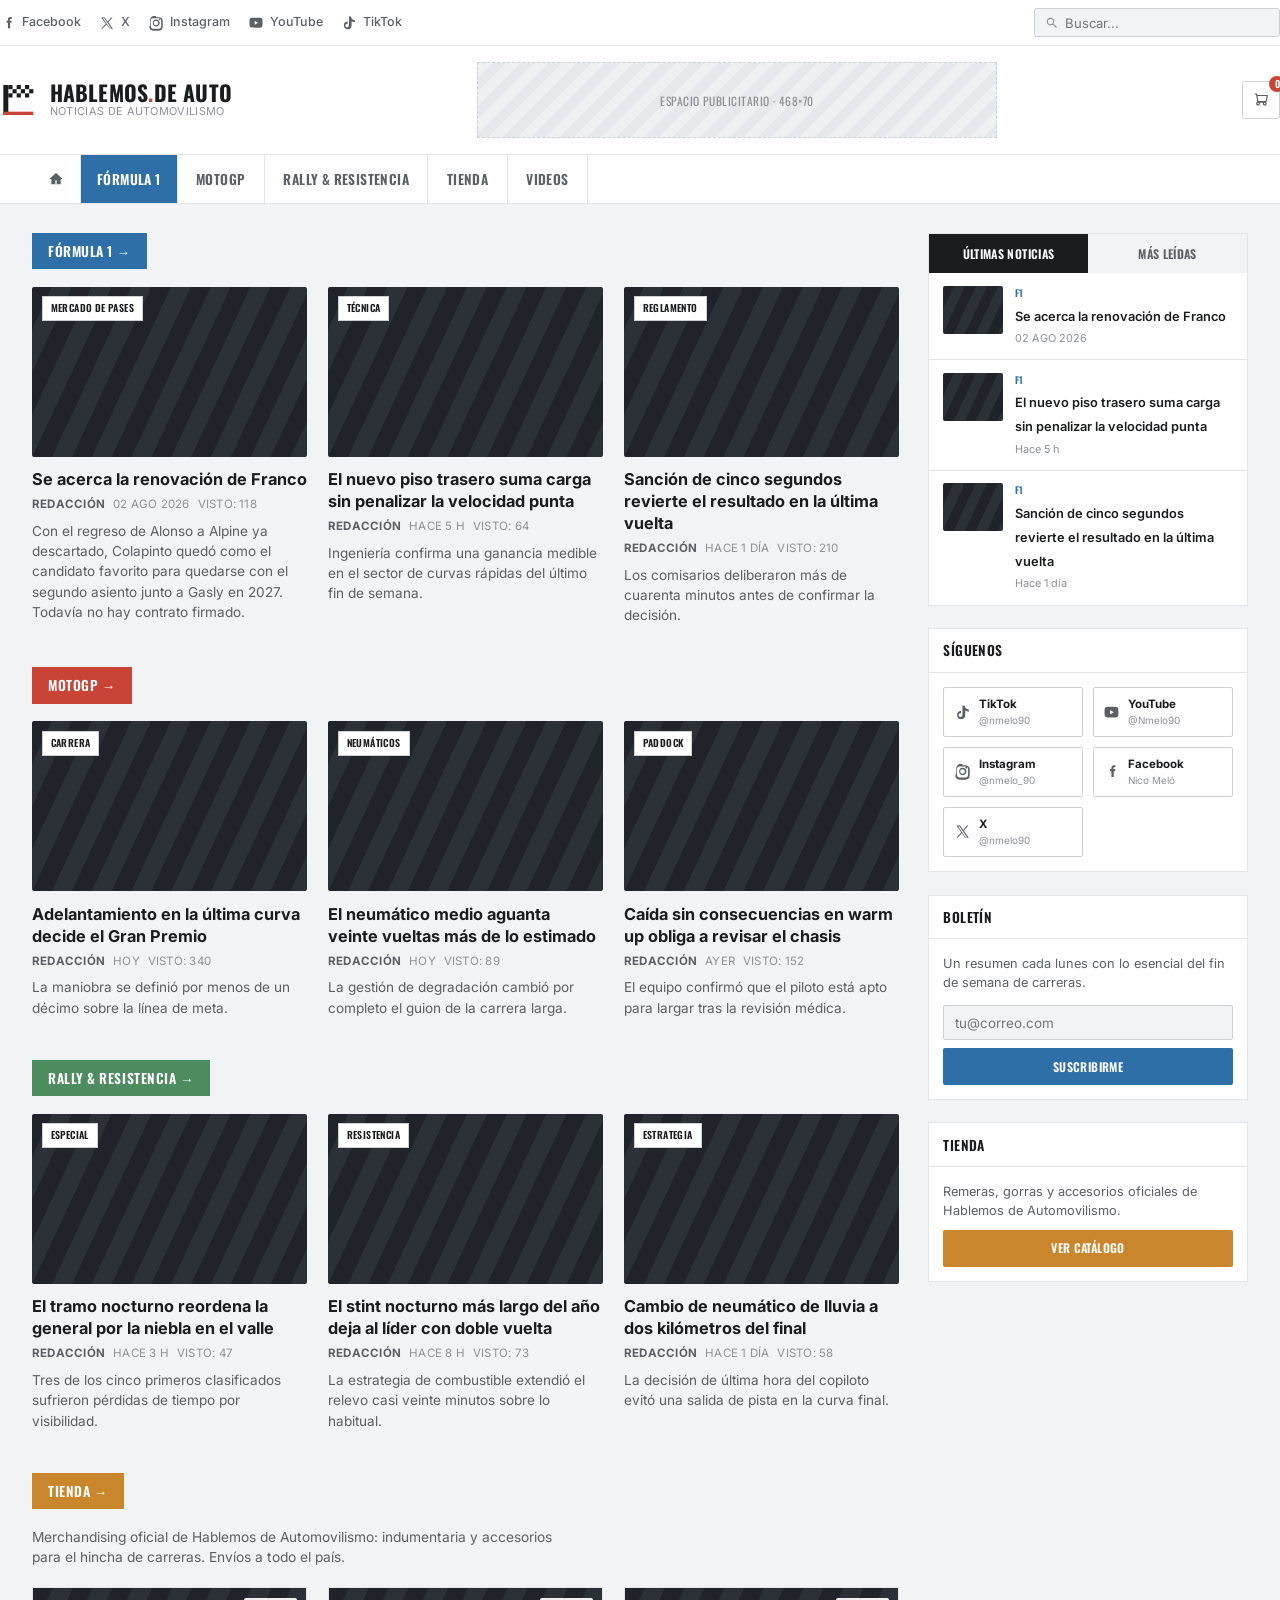
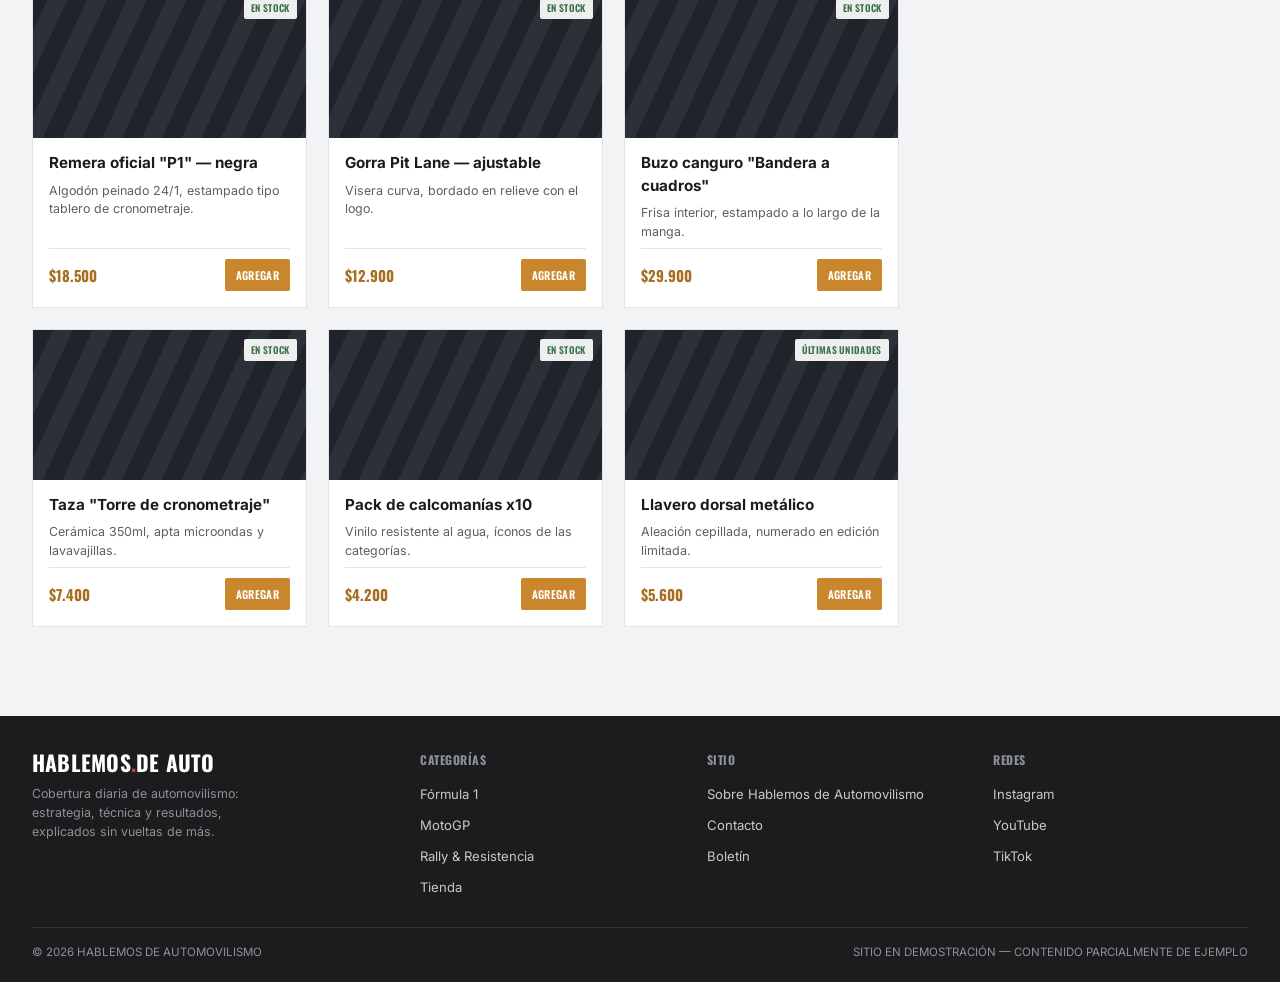
==== commit b24d03c1: "Add files via upload" ====
--- a/index.html
+++ b/index.html
@@ -314,6 +314,7 @@
     .foot-grid{ grid-template-columns:1fr 1fr; }
   }
 </style>
+<script src="https://identity.netlify.com/v1/netlify-identity-widget.js"></script>
 </head>
 <body>
 
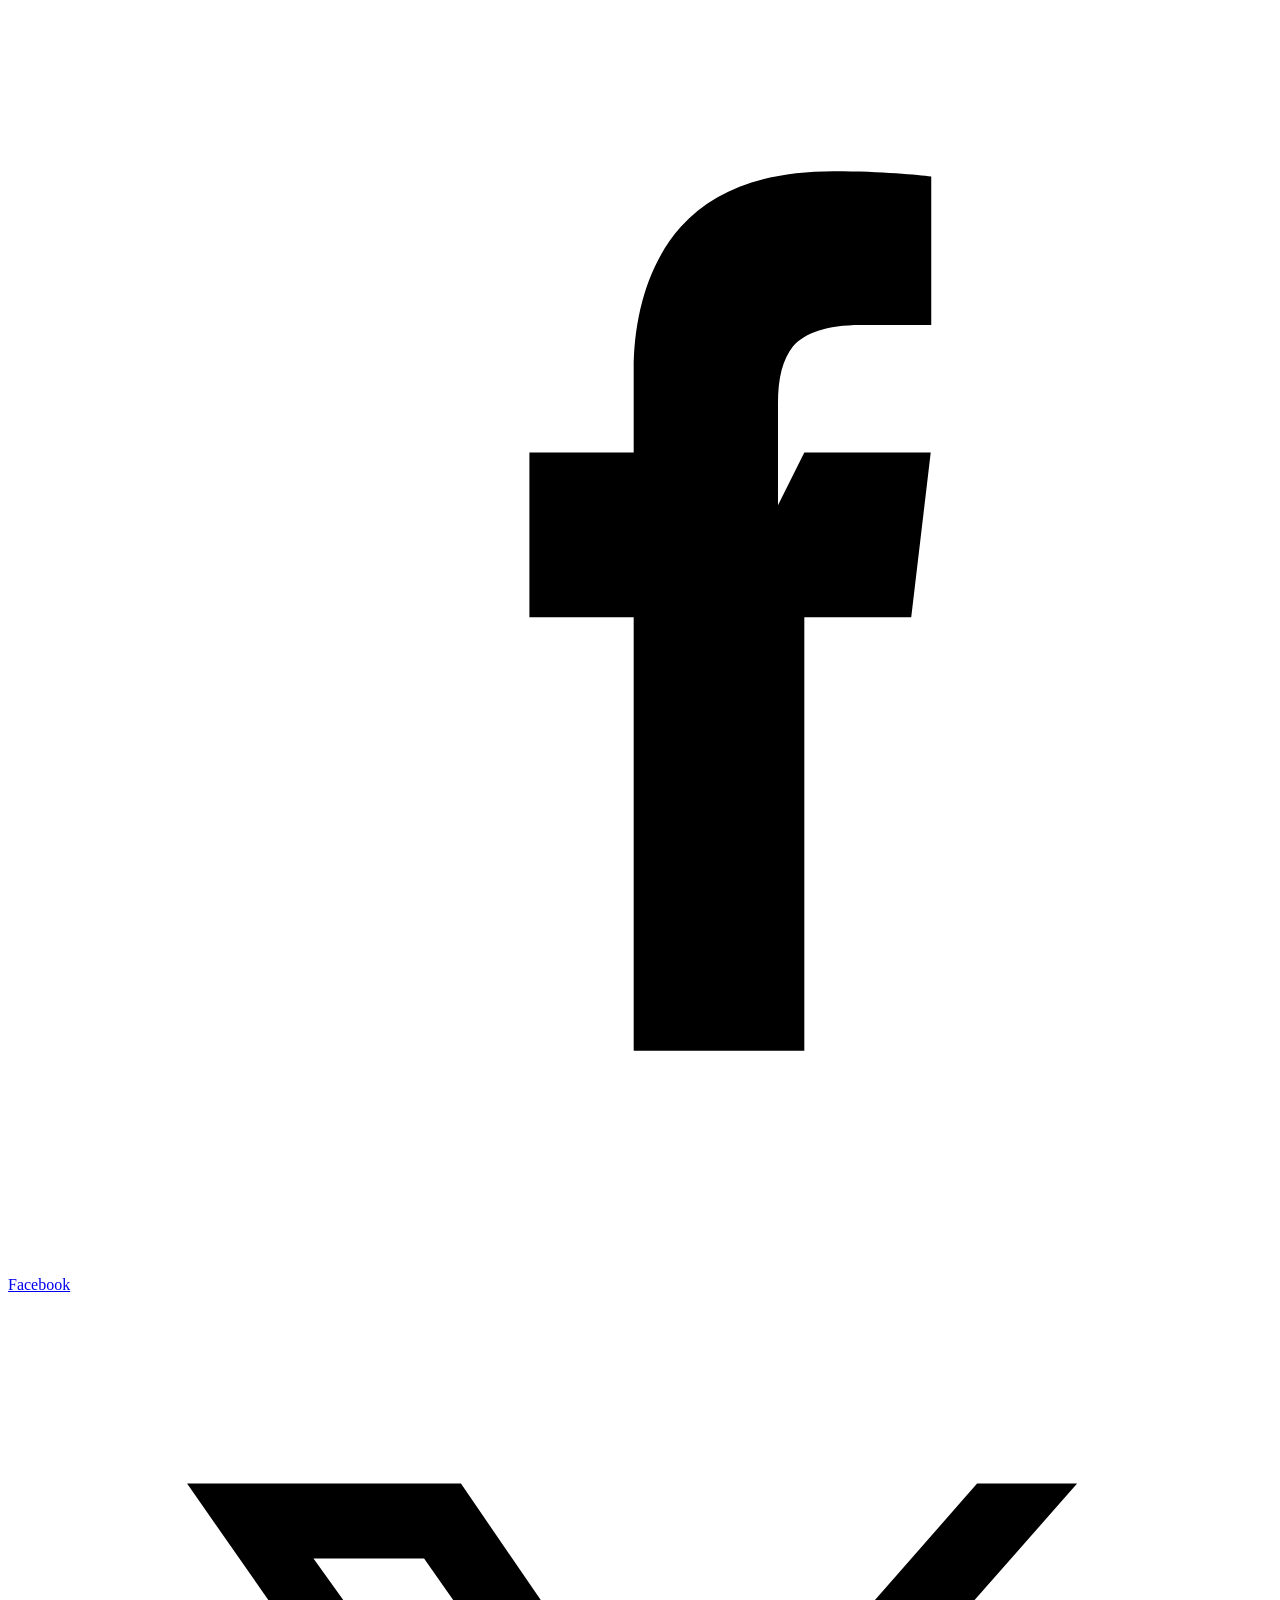
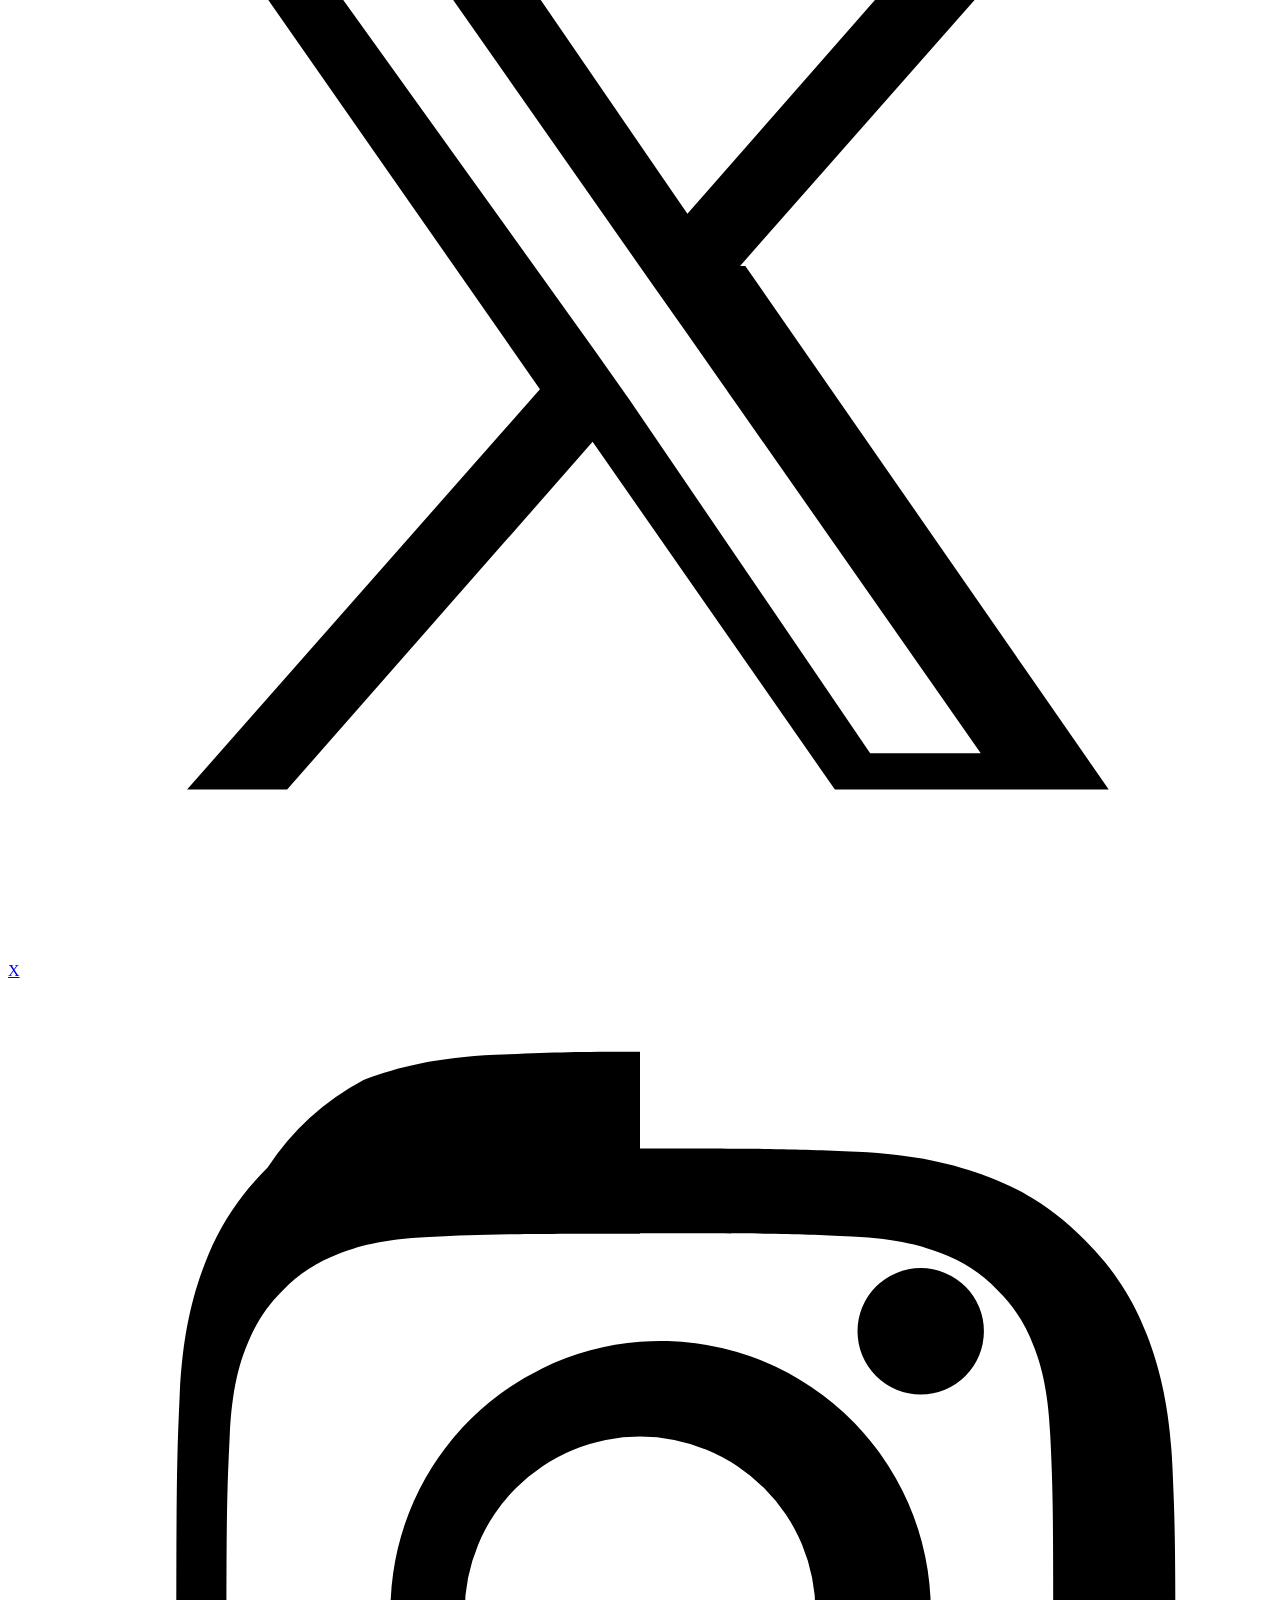
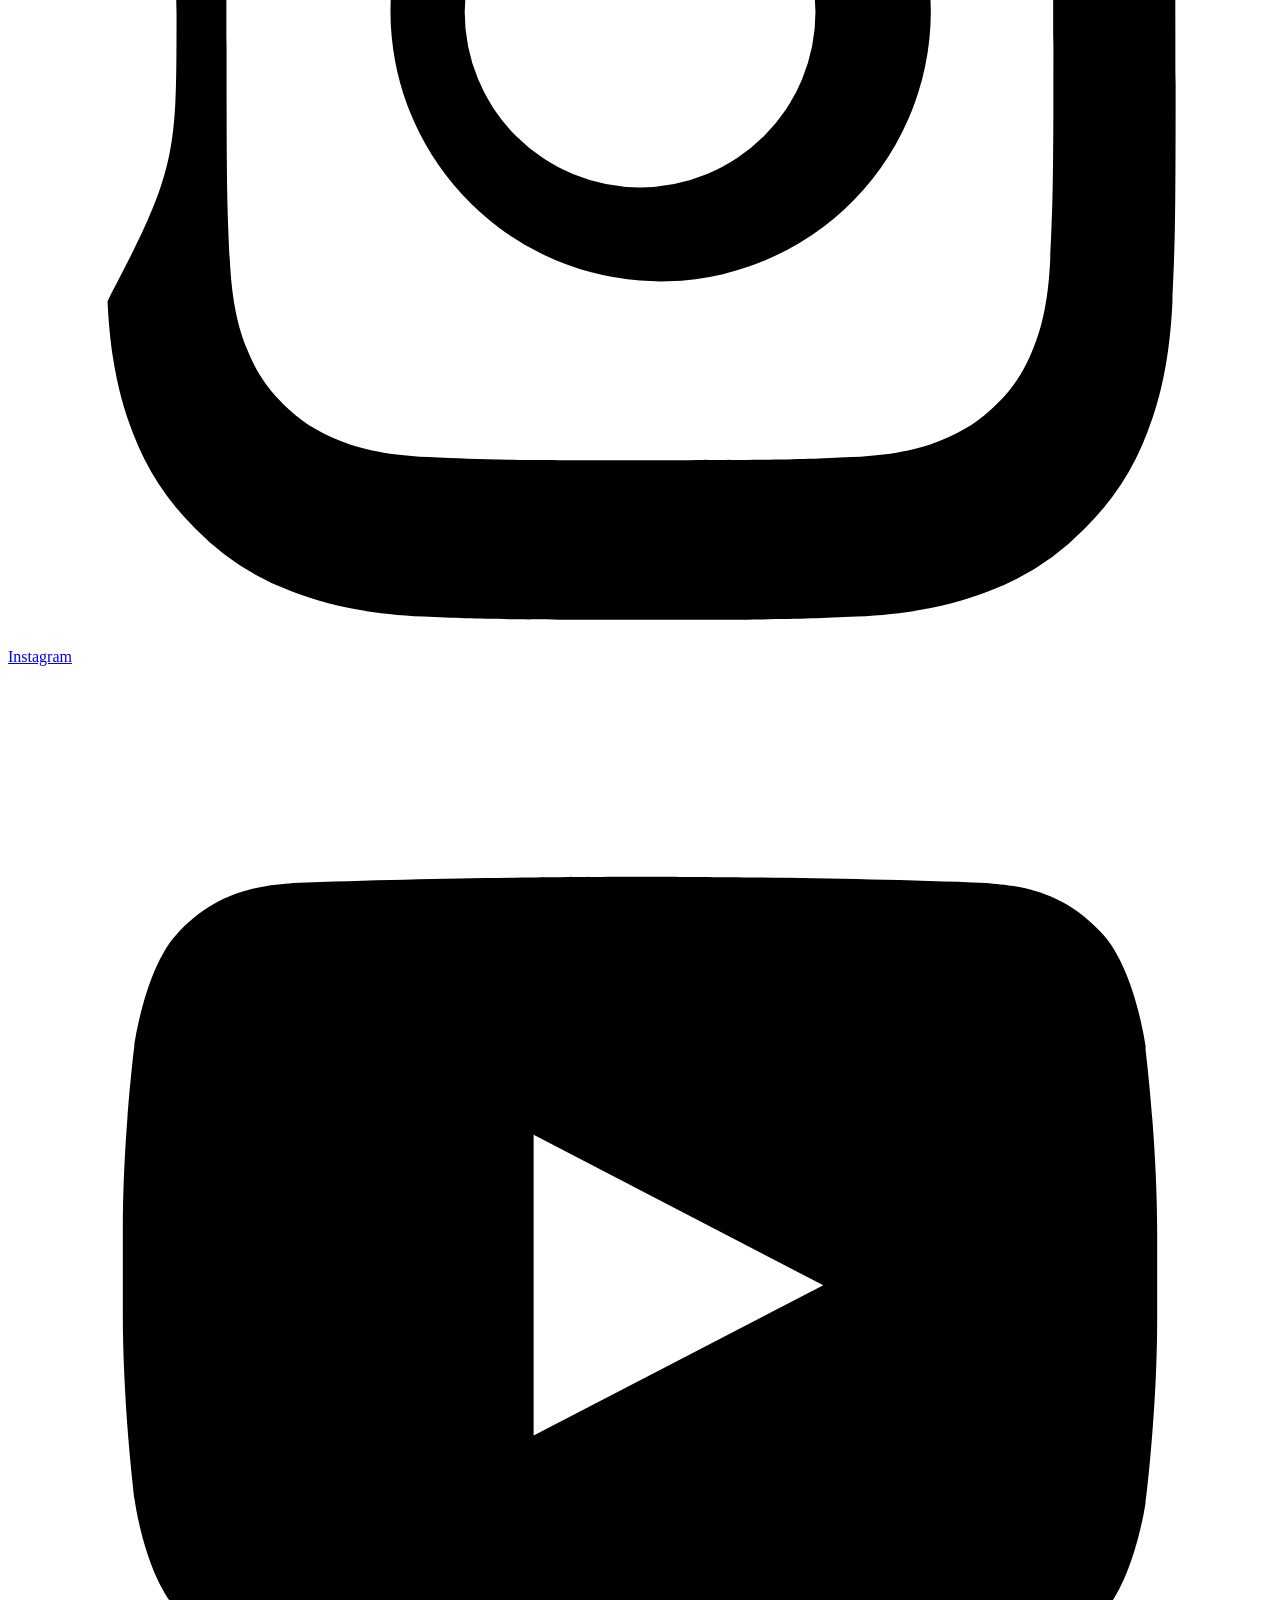
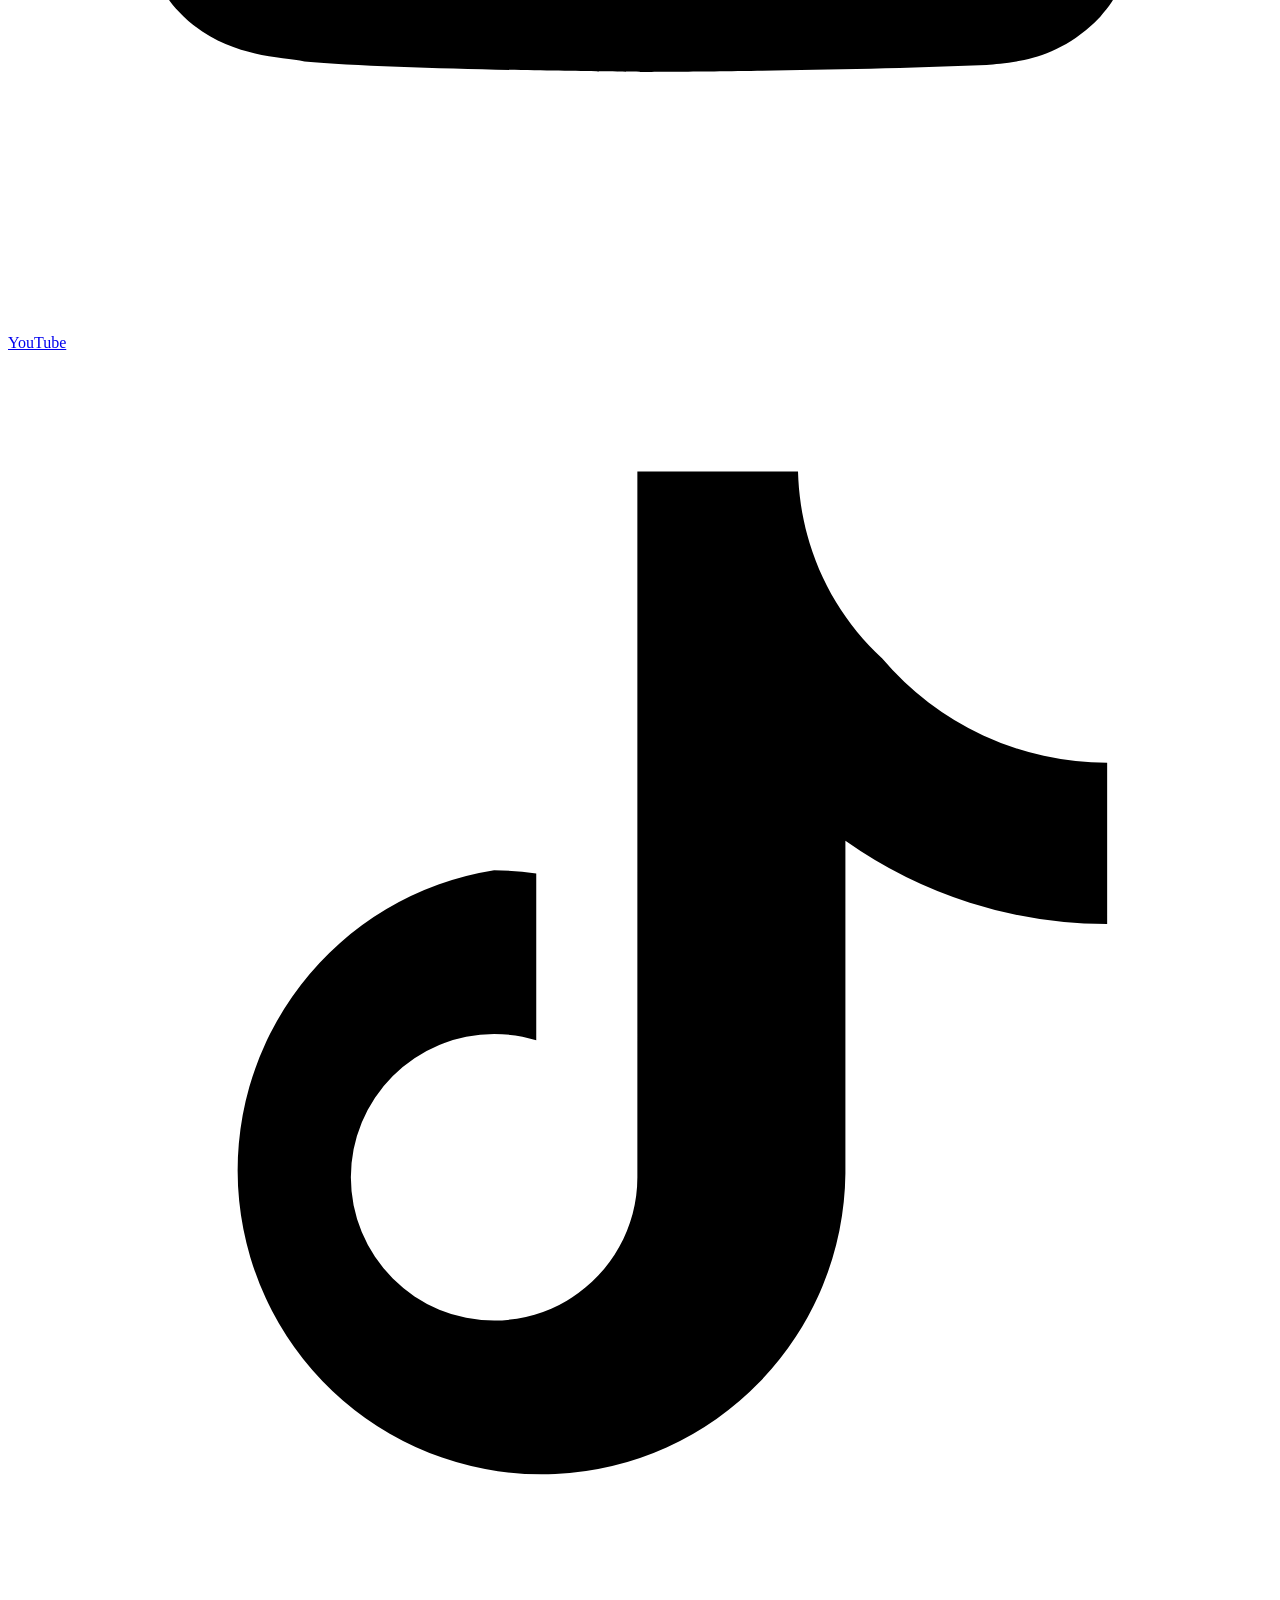
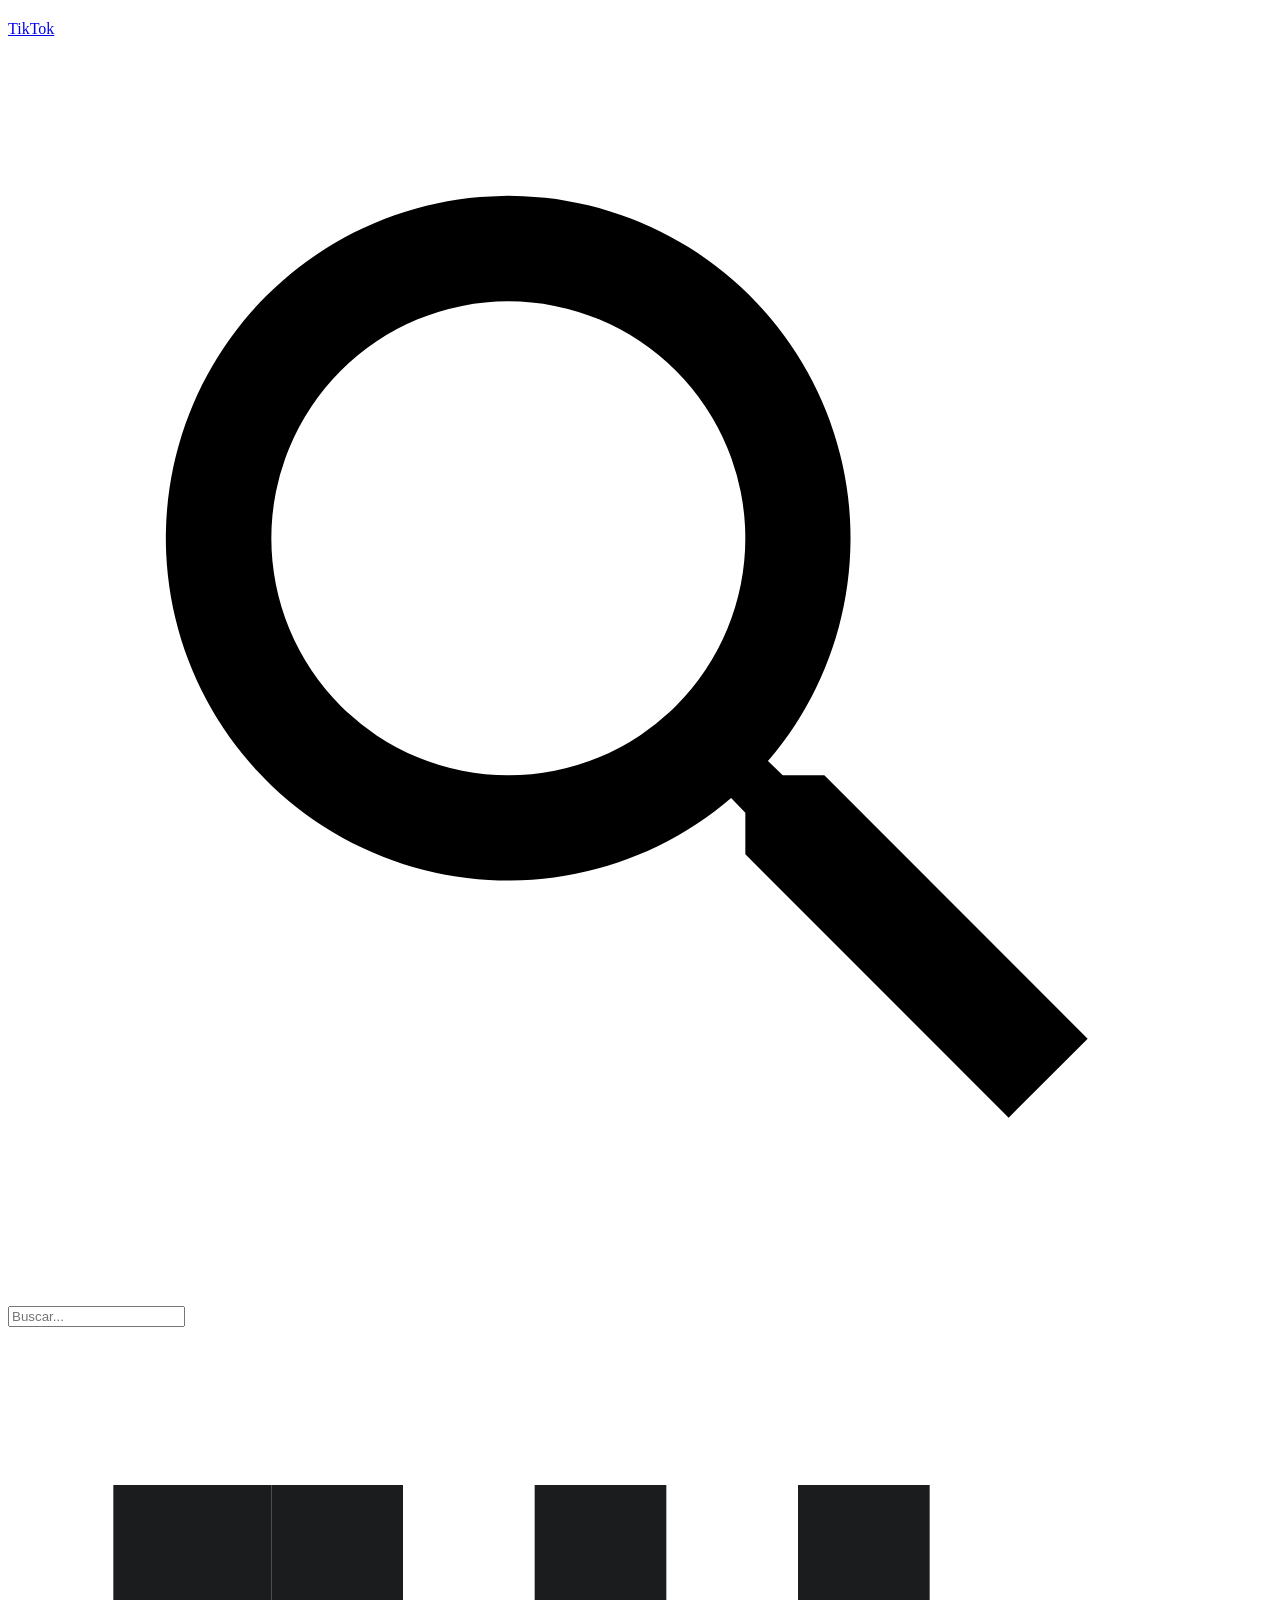
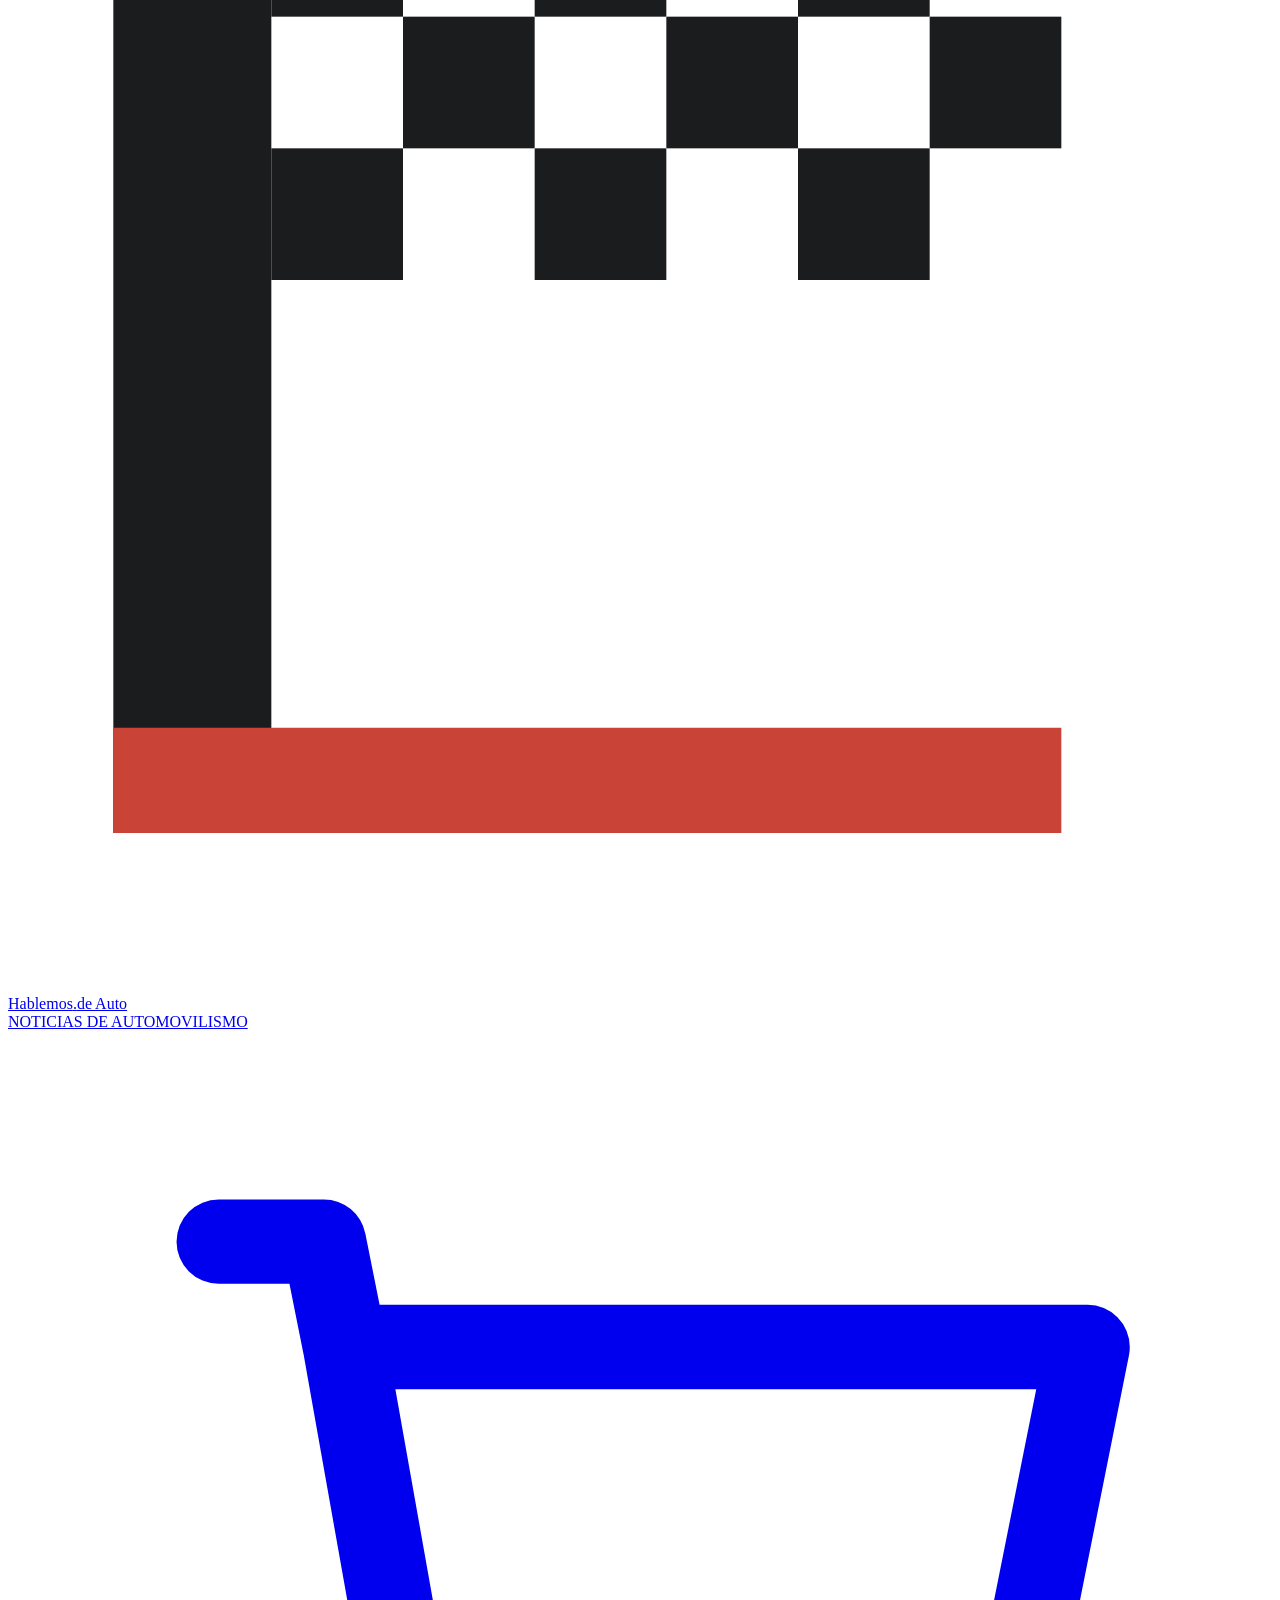
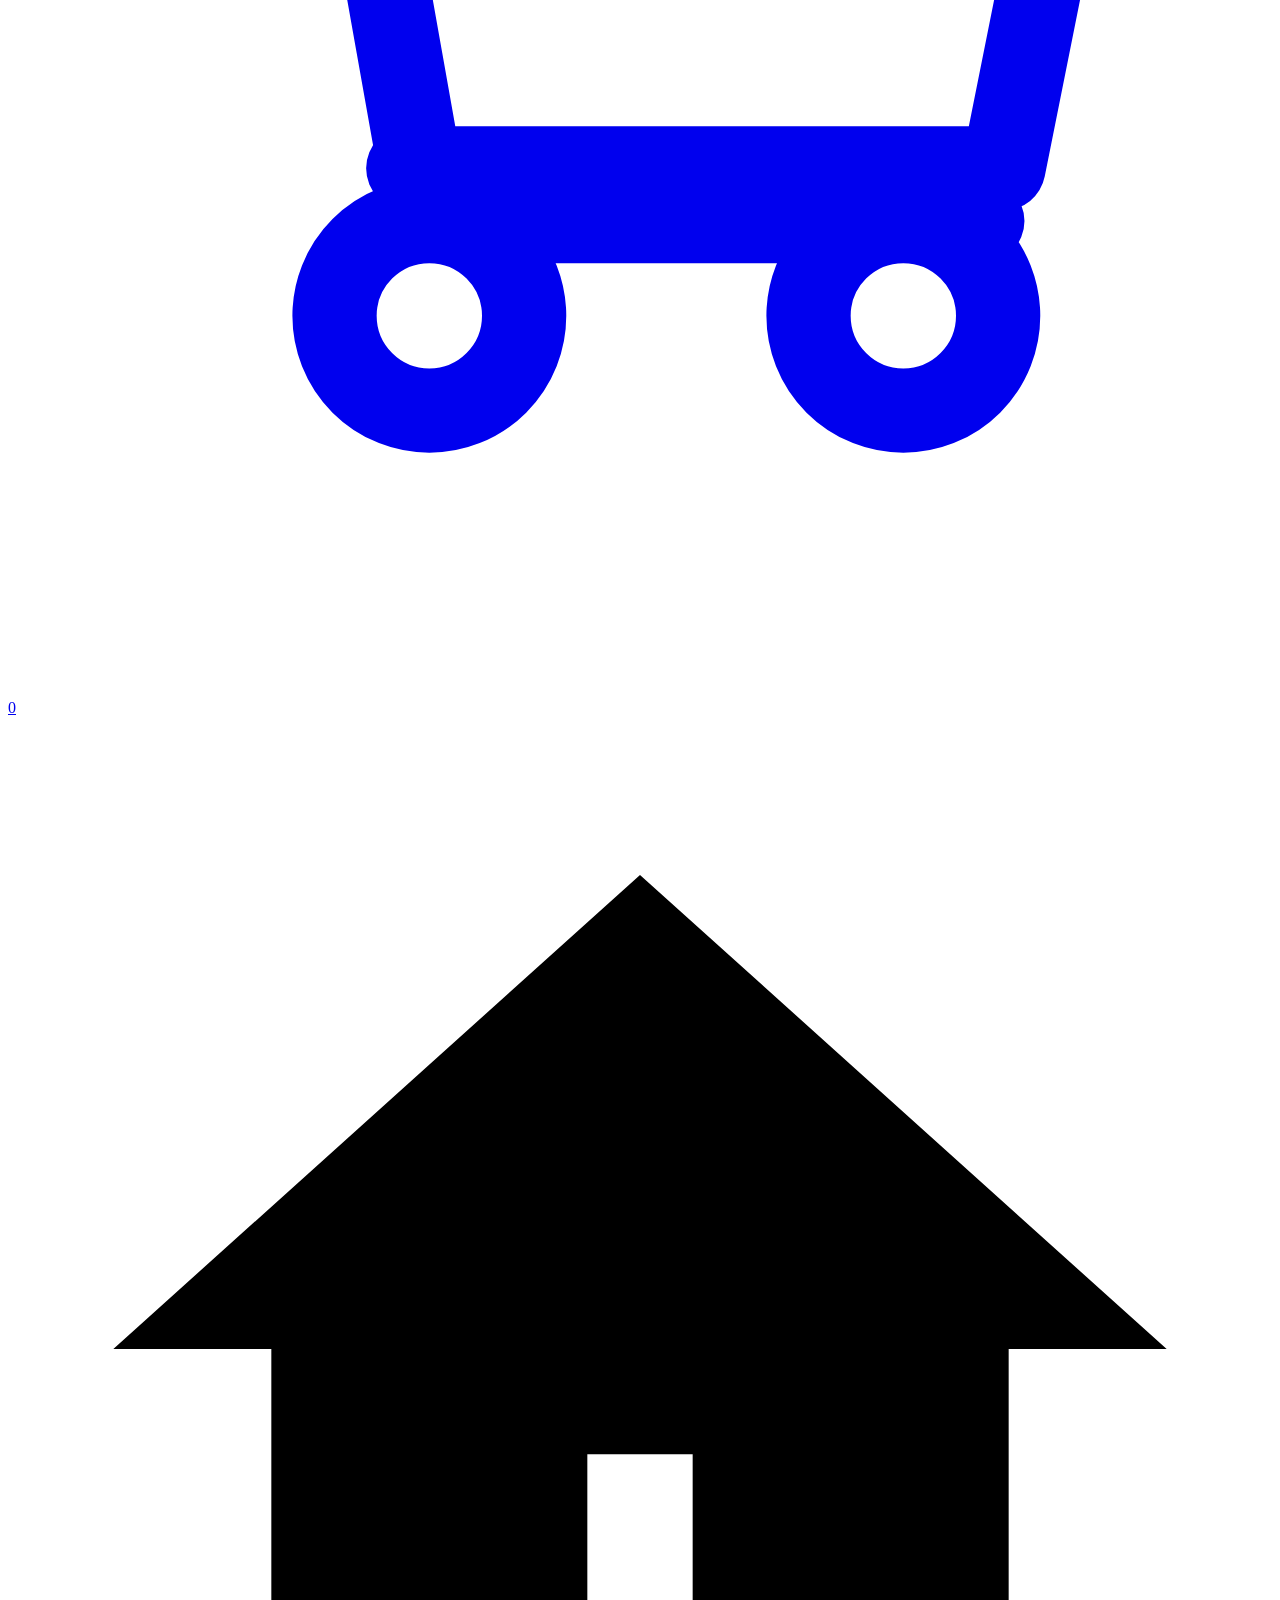
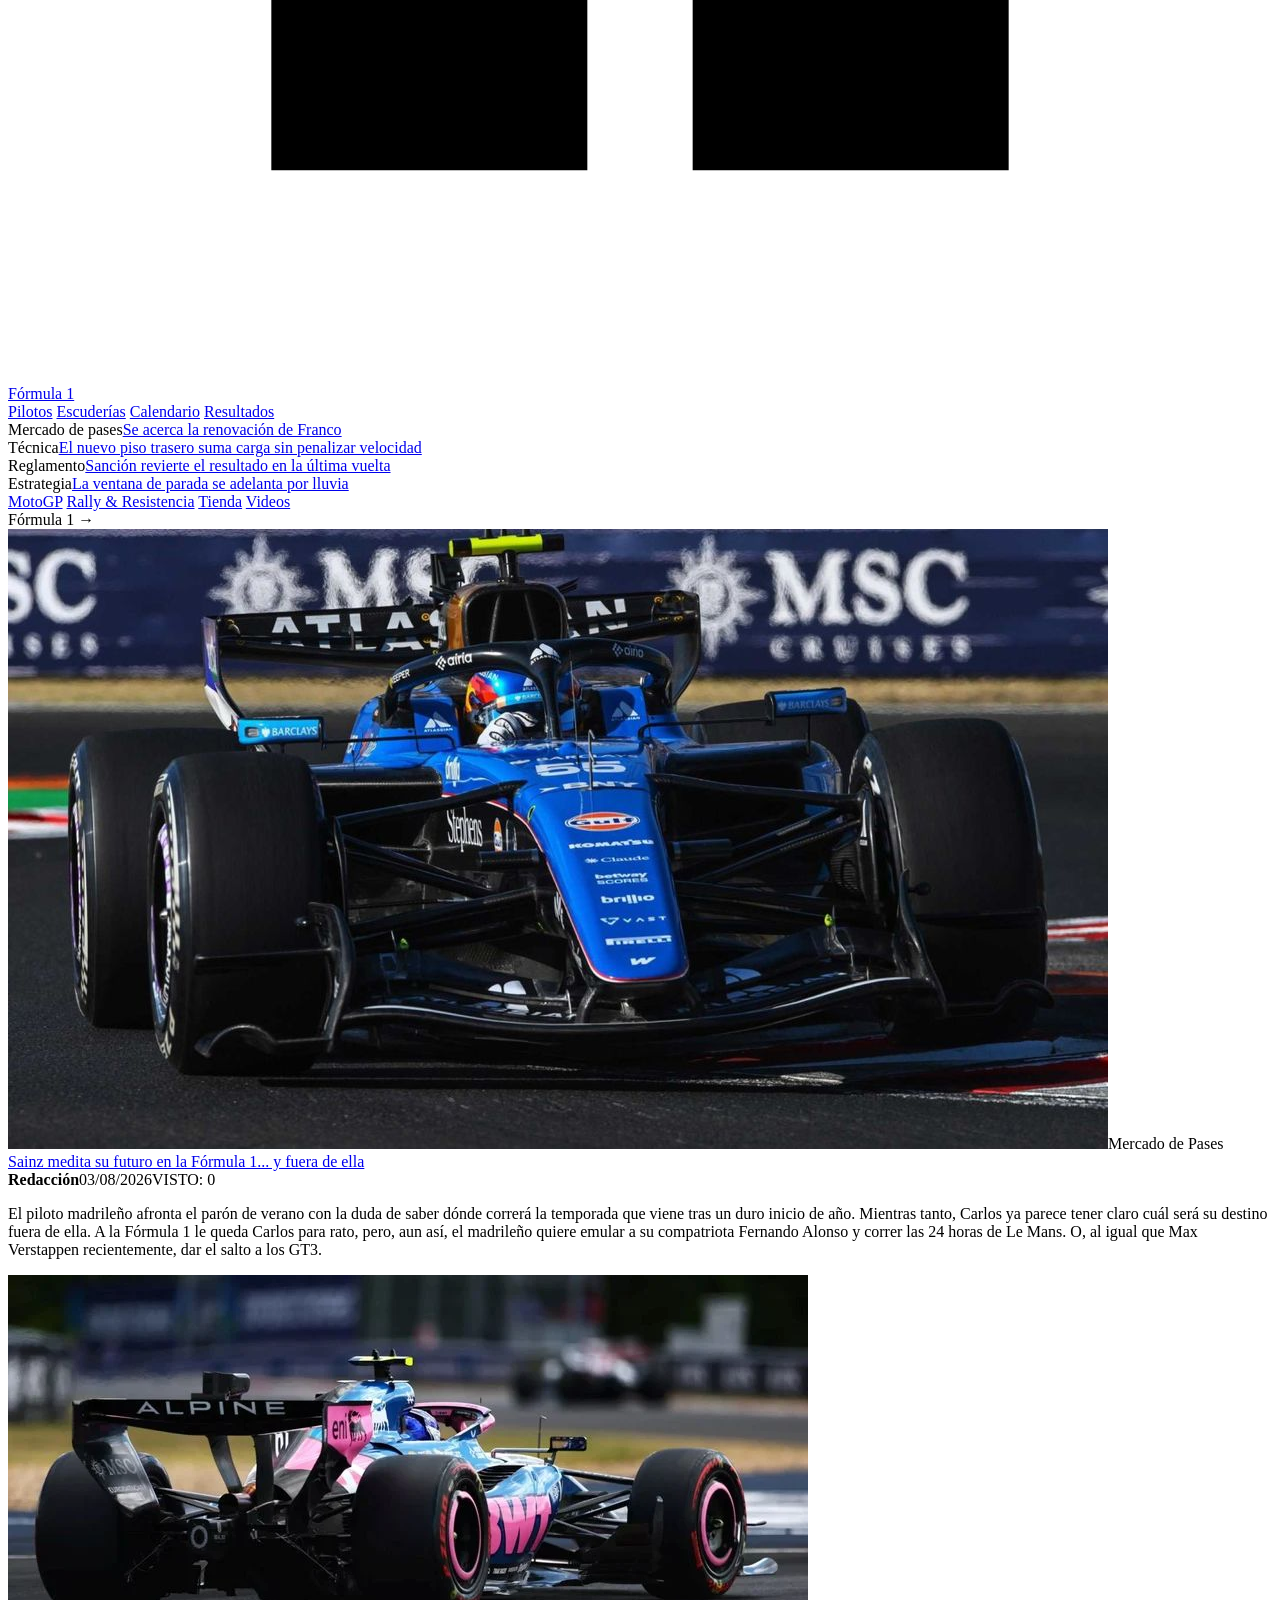
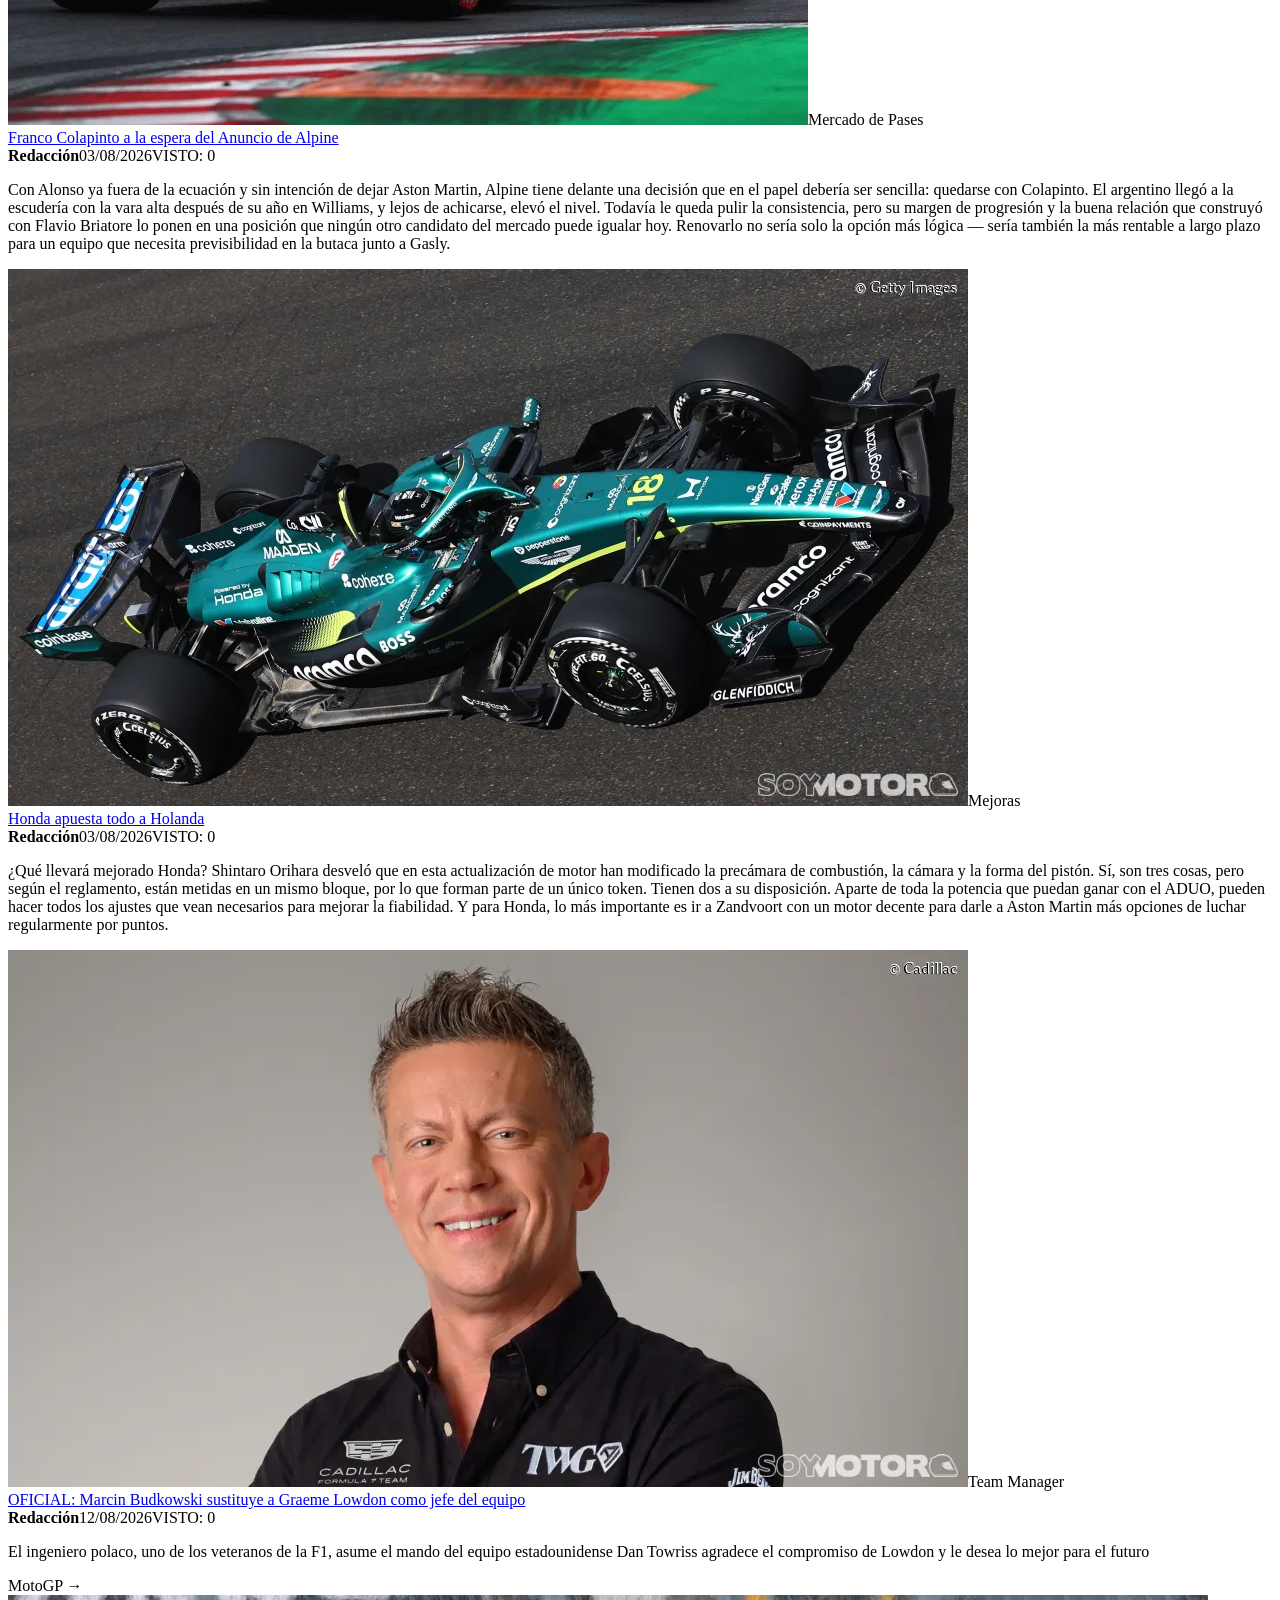
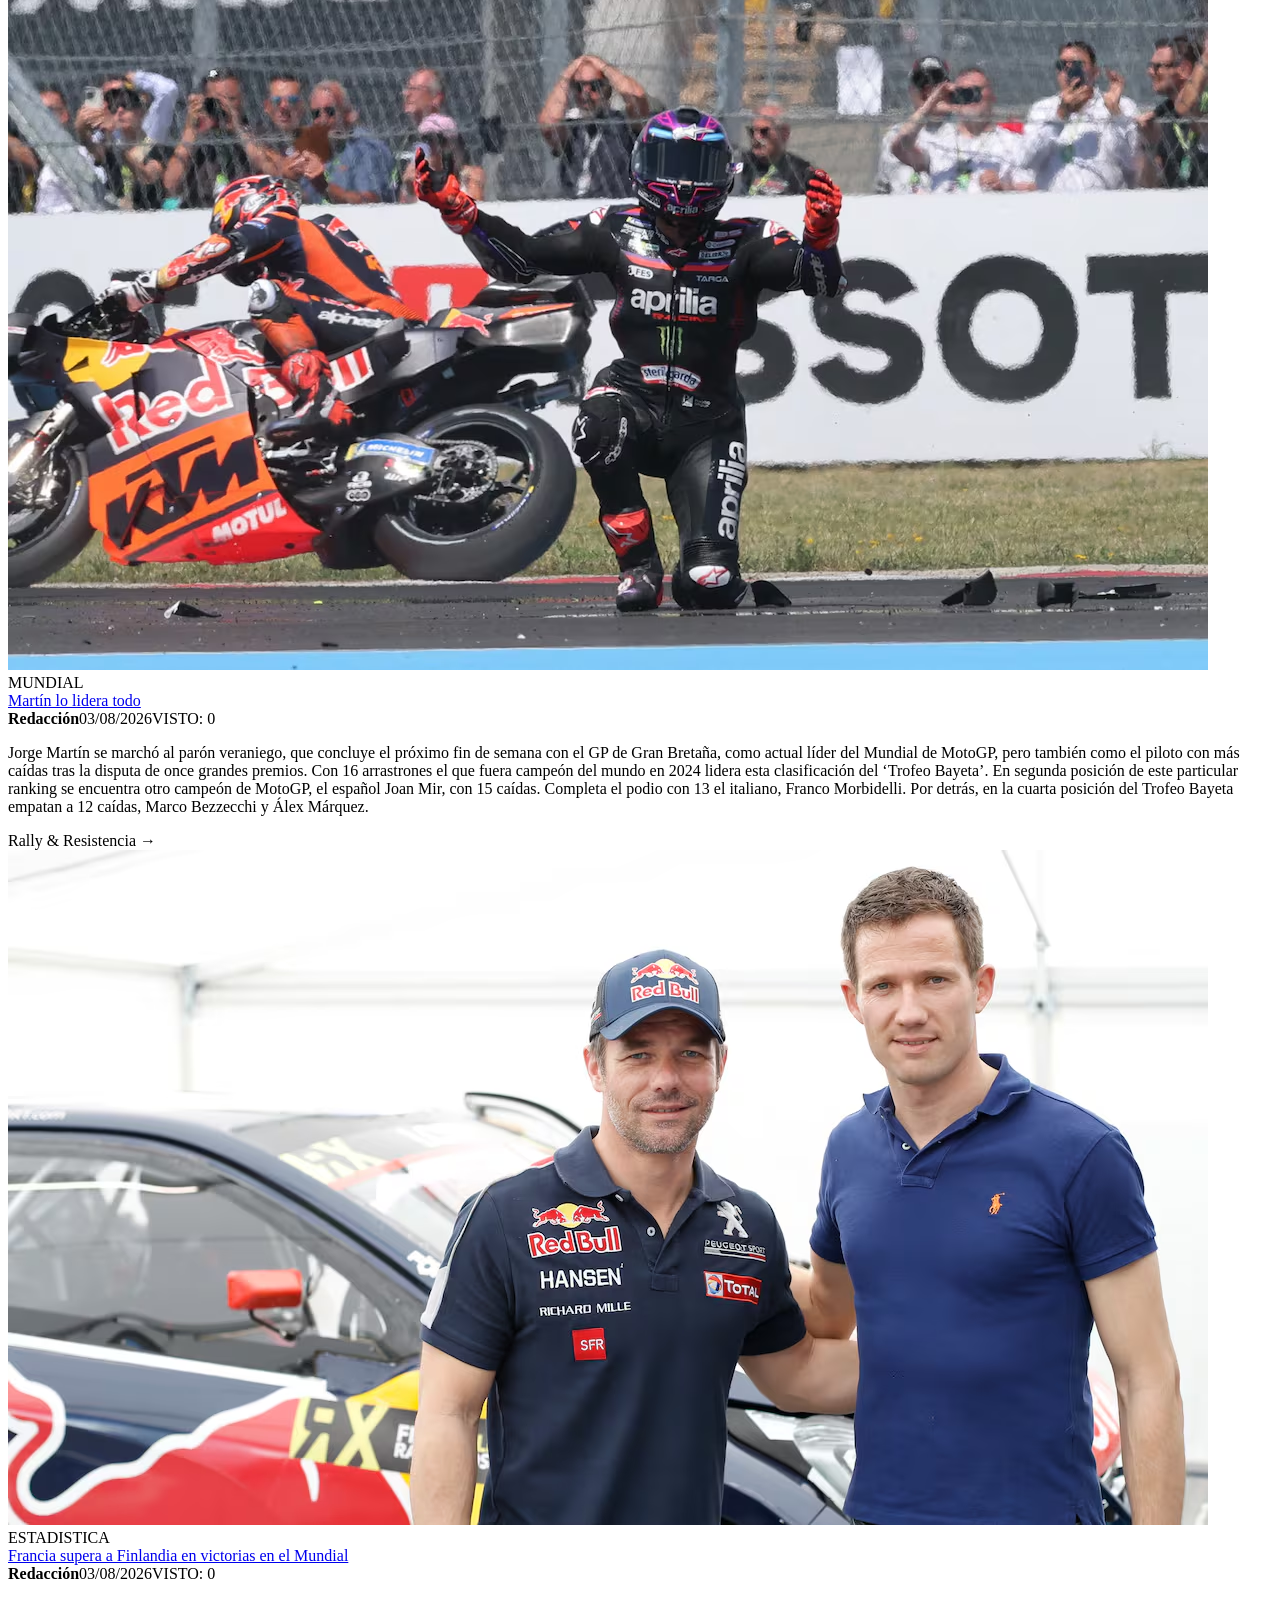
==== commit 7b0c7546: "Add files via upload" ====
--- a/index.html
+++ b/index.html
@@ -6,315 +6,9 @@
 <title>Hablemos de Automovilismo — Noticias de Carreras</title>
 <link rel="preconnect" href="https://fonts.googleapis.com">
 <link href="https://fonts.googleapis.com/css2?family=Oswald:wght@400;500;600;700&family=Inter:wght@400;500;600;700;800&display=swap" rel="stylesheet">
-<style>
-  :root{
-    --bg:#f2f3f4;
-    --surface:#ffffff;
-    --border:#e3e5e8;
-    --border-strong:#ccd0d5;
-    --text:#1b1c1e;
-    --text-dim:#5c5f64;
-    --text-faint:#8d9095;
-    --blue:#2f6fa8;
-    --blue-dark:#25578a;
-    --red:#c94436;
-    --red-dark:#a8382c;
-    --green:#4c8c5f;
-    --green-dark:#3c704c;
-    --amber:#c9862c;
-    --amber-dark:#a76e22;
-    --shadow:0 1px 2px rgba(20,20,20,0.06);
-  }
-  *{box-sizing:border-box; margin:0; padding:0;}
-  html{scroll-behavior:smooth;}
-  @media (prefers-reduced-motion: reduce){ html{scroll-behavior:auto;} *{transition-duration:0.01ms !important;} }
-  body{ background:var(--bg); color:var(--text); font-family:'Inter',sans-serif; line-height:1.5; -webkit-font-smoothing:antialiased; }
-  a{ color:inherit; text-decoration:none; }
-  img{ max-width:100%; display:block; }
-  ::selection{ background:var(--blue); color:#fff; }
-  :focus-visible{ outline:2px solid var(--blue); outline-offset:2px; }
-  .tab-font{ font-family:'Oswald', sans-serif; text-transform:uppercase; letter-spacing:0.03em; }
-  .wrap{ max-width:1280px; margin:0 auto; padding:0 clamp(1rem,3vw,2rem); }
-
-  /* ---------- UTILITY BAR ---------- */
-  .util-bar{
-    background:var(--surface);
-    border-bottom:1px solid var(--border);
-    font-size:0.8rem;
-  }
-  .util-row{
-    display:flex; align-items:center; justify-content:space-between;
-    padding:0.5rem 0; gap:1rem; flex-wrap:wrap;
-  }
-  .social-strip{ display:flex; align-items:center; gap:1.1rem; }
-  .social-strip a{
-    display:flex; align-items:center; gap:0.4rem;
-    color:var(--text-dim); font-size:0.78rem; font-weight:500;
-    transition:color 0.15s;
-  }
-  .social-strip a:hover{ color:var(--blue); }
-  .social-strip svg{ width:16px; height:16px; fill:currentColor; flex-shrink:0; }
-  .search-box{
-    display:flex; align-items:center; gap:0.4rem;
-    background:var(--bg); border:1px solid var(--border-strong);
-    border-radius:3px; padding:0.35rem 0.6rem; min-width:200px;
-  }
-  .search-box input{
-    border:none; background:transparent; outline:none;
-    font-family:'Inter',sans-serif; font-size:0.82rem; width:100%; color:var(--text);
-  }
-  .search-box svg{ width:14px; height:14px; fill:var(--text-faint); flex-shrink:0; }
-
-  /* ---------- HEADER ---------- */
-  header.site{ background:var(--surface); border-bottom:1px solid var(--border); }
-  .header-row{
-    display:flex; align-items:center; justify-content:space-between;
-    gap:1.5rem; padding:1rem 0;
-  }
-  .logo{ display:flex; align-items:center; gap:0.6rem; flex-shrink:0; }
-  .logo svg{ width:40px; height:40px; flex-shrink:0; }
-  .logo-text .name{
-    font-family:'Oswald', sans-serif; font-weight:700; font-size:1.35rem;
-    letter-spacing:0.01em; color:var(--text); text-transform:uppercase; line-height:1.05;
-  }
-  .logo-text .name span{ color:var(--red); }
-  .logo-text .tagline{ font-size:0.68rem; color:var(--text-faint); letter-spacing:0.03em; }
-  .ad-slot{
-    flex:1; max-width:520px; height:76px;
-    background:repeating-linear-gradient(135deg,#eef0f2 0 10px,#e6e8eb 10px 20px);
-    border:1px dashed var(--border-strong);
-    display:flex; align-items:center; justify-content:center;
-    color:var(--text-faint); font-size:0.72rem; letter-spacing:0.04em; text-transform:uppercase;
-    font-family:'Oswald',sans-serif;
-  }
-  .header-extra{ display:flex; align-items:center; gap:0.8rem; flex-shrink:0; }
-  .btn-cart{
-    position:relative; display:flex; align-items:center; justify-content:center;
-    width:38px; height:38px; border:1px solid var(--border-strong); border-radius:3px;
-    color:var(--text-dim); transition:border-color 0.15s, color 0.15s;
-  }
-  .btn-cart:hover{ border-color:var(--blue); color:var(--blue); }
-  .btn-cart svg{ width:18px; height:18px; }
-  .cart-count{
-    position:absolute; top:-6px; right:-6px; background:var(--red); color:#fff;
-    font-family:'Oswald',sans-serif; font-size:0.62rem; font-weight:600;
-    min-width:16px; height:16px; border-radius:50%;
-    display:flex; align-items:center; justify-content:center; padding:0 2px;
-  }
-
-  /* ---------- NAV TABS ---------- */
-  nav.tabs{ background:var(--surface); border-bottom:1px solid var(--border); }
-  .tabs-row{ display:flex; align-items:stretch; flex-wrap:wrap; }
-  .tabs-row a{
-    display:flex; align-items:center; gap:0.4rem;
-    font-family:'Oswald',sans-serif; font-weight:600; font-size:0.85rem;
-    letter-spacing:0.03em; text-transform:uppercase; color:var(--text-dim);
-    padding:0.85rem 1.15rem; border-right:1px solid var(--border);
-    transition:background 0.15s, color 0.15s;
-    position:relative;
-  }
-  .tabs-row a:first-child{ padding:0.85rem 1rem; }
-  .tabs-row a svg{ width:16px; height:16px; fill:currentColor; }
-  .tabs-row a:hover{ background:var(--bg); color:var(--text); }
-  .tab-f1.active{ background:var(--blue); color:#fff; }
-  .tab-f1.active:hover{ background:var(--blue-dark); color:#fff; }
-  .tab-motogp:hover{ background:var(--red); color:#fff; }
-  .tab-rally:hover{ background:var(--green); color:#fff; }
-  .tab-tienda:hover{ background:var(--amber); color:#fff; }
-  .tab-redes:hover{ background:#3a3d42; color:#fff; }
-
-  /* dropdown */
-  .has-drop{ position:relative; }
-  .dropdown{
-    display:none; position:absolute; top:100%; left:0; z-index:40;
-    background:var(--surface); border:1px solid var(--border); box-shadow:0 8px 24px rgba(0,0,0,0.1);
-    min-width:600px; padding:1rem; grid-template-columns:180px 1fr; gap:1rem;
-  }
-  .has-drop:hover .dropdown{ display:grid; }
-  .drop-links{ display:flex; flex-direction:column; border-right:1px solid var(--border); padding-right:1rem; }
-  .drop-links a{
-    padding:0.5rem 0.3rem; font-family:'Inter',sans-serif; text-transform:none;
-    font-weight:600; font-size:0.85rem; letter-spacing:0; color:var(--text);
-    border-right:none;
-  }
-  .drop-links a:hover{ background:var(--bg); color:var(--blue); }
-  .drop-articles{ display:grid; grid-template-columns:1fr 1fr; gap:0.7rem; }
-  .drop-article{ display:flex; flex-direction:column; gap:0.2rem; }
-  .drop-article .tag{
-    font-family:'Oswald',sans-serif; font-size:0.6rem; font-weight:600;
-    color:var(--blue); text-transform:uppercase; letter-spacing:0.03em;
-  }
-  .drop-article .t{
-    font-family:'Inter',sans-serif; font-size:0.78rem; font-weight:600; color:var(--text);
-    text-transform:none; letter-spacing:0; line-height:1.3;
-  }
-  .drop-article .t:hover{ color:var(--blue); }
-
-  /* ---------- LAYOUT ---------- */
-  .content-grid{ display:grid; grid-template-columns:1fr 320px; gap:1.8rem; padding:1.8rem 0 3rem; align-items:start; }
-
-  /* ---------- SECTION BADGE ---------- */
-  .section-badge{
-    display:inline-flex; align-items:center; gap:0.4rem;
-    font-family:'Oswald',sans-serif; font-weight:600; font-size:0.85rem;
-    letter-spacing:0.04em; text-transform:uppercase; color:#fff;
-    padding:0.5rem 1rem; margin-bottom:1.1rem;
-  }
-  .badge-blue{ background:var(--blue); }
-  .badge-red{ background:var(--red); }
-  .badge-green{ background:var(--green); }
-  .badge-amber{ background:var(--amber); }
-
-  section.category{ margin-bottom:2.6rem; }
-
-  /* ---------- NEWS CARDS ---------- */
-  .card-grid{ display:grid; grid-template-columns:repeat(3,1fr); gap:1.3rem; }
-  .news-card{ display:flex; flex-direction:column; }
-  .news-media{
-    position:relative; height:170px; border-radius:2px; overflow:hidden;
-    background:repeating-linear-gradient(115deg,#20242a 0 18px,#2c3138 18px 36px);
-  }
-  .news-tag{
-    position:absolute; top:0.6rem; left:0.6rem;
-    background:var(--surface); border:1px solid var(--border-strong);
-    font-family:'Oswald',sans-serif; font-size:0.62rem; font-weight:600;
-    letter-spacing:0.04em; text-transform:uppercase; color:var(--text);
-    padding:0.25rem 0.5rem;
-  }
-  .news-title{
-    font-family:'Inter',sans-serif; font-weight:700; font-size:1.02rem; line-height:1.35;
-    color:var(--text); margin-top:0.7rem;
-  }
-  .news-title:hover{ color:var(--blue); }
-  .news-byline{
-    font-size:0.72rem; color:var(--text-faint); text-transform:uppercase; letter-spacing:0.02em;
-    margin-top:0.4rem; display:flex; gap:0.5rem; flex-wrap:wrap;
-  }
-  .news-byline b{ color:var(--text-dim); }
-  .news-excerpt{ font-size:0.85rem; color:var(--text-dim); margin-top:0.45rem; line-height:1.5; }
-
-  /* ---------- SIDEBAR ---------- */
-  .sidebar{ display:flex; flex-direction:column; gap:1.4rem; position:sticky; top:1.5rem; }
-  .panel{ background:var(--surface); border:1px solid var(--border); }
-  .panel-tabs{ display:flex; }
-  .panel-tabs button{
-    flex:1; border:none; background:var(--bg); color:var(--text-dim);
-    font-family:'Oswald',sans-serif; font-weight:600; font-size:0.75rem;
-    letter-spacing:0.03em; text-transform:uppercase; padding:0.7rem 0.5rem; cursor:pointer;
-    transition:background 0.15s, color 0.15s;
-  }
-  .panel-tabs button.active{ background:var(--text); color:#fff; }
-  .side-list{ display:flex; flex-direction:column; }
-  .side-row{
-    display:flex; gap:0.7rem; align-items:flex-start;
-    padding:0.8rem 0.9rem; border-bottom:1px solid var(--border);
-  }
-  .side-row:last-child{ border-bottom:none; }
-  .side-thumb{
-    width:60px; height:48px; flex-shrink:0; border-radius:2px;
-    background:repeating-linear-gradient(115deg,#20242a 0 10px,#2c3138 10px 20px);
-  }
-  .side-body .tag{
-    font-family:'Oswald',sans-serif; font-size:0.6rem; font-weight:600; color:var(--blue);
-    text-transform:uppercase; letter-spacing:0.03em; display:block; margin-bottom:0.15rem;
-  }
-  .side-body .t{ font-size:0.8rem; font-weight:600; line-height:1.3; color:var(--text); }
-  .side-body .t:hover{ color:var(--blue); }
-  .side-body .d{ font-size:0.68rem; color:var(--text-faint); margin-top:0.2rem; }
-  .side-hidden{ display:none; }
-
-  .panel-head{
-    padding:0.7rem 0.9rem; border-bottom:1px solid var(--border);
-    font-family:'Oswald',sans-serif; font-weight:600; font-size:0.85rem;
-    letter-spacing:0.03em; text-transform:uppercase; color:var(--text);
-  }
-  .social-grid{ display:grid; grid-template-columns:repeat(2,1fr); gap:0.6rem; padding:0.9rem; }
-  .social-link{
-    display:flex; align-items:center; gap:0.5rem;
-    border:1px solid var(--border-strong); padding:0.5rem 0.6rem; border-radius:2px;
-    transition:border-color 0.15s, background 0.15s;
-  }
-  .social-link:hover{ border-color:var(--blue); background:var(--bg); }
-  .social-link svg{ width:17px; height:17px; fill:var(--text-dim); flex-shrink:0; }
-  .social-link .s-name{ display:block; font-size:0.72rem; font-weight:700; color:var(--text); }
-  .social-link .s-handle{ display:block; font-size:0.62rem; color:var(--text-faint); }
-
-  .panel.subscribe .panel-body{ padding:0.9rem; }
-  .panel.subscribe p{ font-size:0.8rem; color:var(--text-dim); margin-bottom:0.8rem; }
-  .sub-form{ display:flex; flex-direction:column; gap:0.5rem; }
-  .sub-form input{
-    background:var(--bg); border:1px solid var(--border-strong); border-radius:2px;
-    padding:0.55rem 0.65rem; font-family:'Inter',sans-serif; font-size:0.84rem; color:var(--text);
-  }
-  .sub-form button{
-    background:var(--blue); color:#fff; border:none; border-radius:2px; padding:0.6rem;
-    font-family:'Oswald',sans-serif; font-weight:600; font-size:0.75rem; letter-spacing:0.03em;
-    text-transform:uppercase; cursor:pointer; transition:background 0.15s;
-  }
-  .sub-form button:hover{ background:var(--blue-dark); }
-
-  .shop-promo{ padding:0.9rem; display:flex; flex-direction:column; gap:0.6rem; }
-  .shop-promo p{ font-size:0.8rem; color:var(--text-dim); }
-  .shop-promo a.btn{
-    display:inline-block; text-align:center; background:var(--amber); color:#fff;
-    font-family:'Oswald',sans-serif; font-weight:600; font-size:0.75rem; letter-spacing:0.03em;
-    text-transform:uppercase; padding:0.6rem; border-radius:2px;
-  }
-  .shop-promo a.btn:hover{ background:var(--amber-dark); }
-
-  /* ---------- TIENDA ---------- */
-  .shop-intro{ font-size:0.86rem; color:var(--text-dim); margin-bottom:1.2rem; max-width:60ch; }
-  .product-card{ background:var(--surface); border:1px solid var(--border); display:flex; flex-direction:column; }
-  .product-media{
-    position:relative; height:150px;
-    background:repeating-linear-gradient(115deg,#20242a 0 18px,#2c3138 18px 36px);
-  }
-  .stock-chip{
-    position:absolute; top:0.6rem; right:0.6rem; background:rgba(255,255,255,0.92);
-    color:var(--green-dark); font-family:'Oswald',sans-serif; font-size:0.6rem; font-weight:600;
-    letter-spacing:0.03em; text-transform:uppercase; padding:0.22rem 0.45rem; border-radius:2px;
-  }
-  .product-body{ padding:0.9rem 1rem 1rem; display:flex; flex-direction:column; gap:0.4rem; flex:1; }
-  .product-body h3{ font-size:0.95rem; font-weight:700; }
-  .product-body .desc{ font-size:0.78rem; color:var(--text-dim); }
-  .product-foot{ margin-top:auto; display:flex; align-items:center; justify-content:space-between; padding-top:0.6rem; border-top:1px solid var(--border); }
-  .price{ font-family:'Oswald',sans-serif; font-weight:700; color:var(--amber-dark); font-size:0.92rem; }
-  .add-btn{
-    background:var(--amber); color:#fff; border:none; border-radius:2px; padding:0.5rem 0.7rem;
-    font-family:'Oswald',sans-serif; font-weight:600; font-size:0.68rem; letter-spacing:0.03em;
-    text-transform:uppercase; cursor:pointer; transition:background 0.15s;
-  }
-  .add-btn:hover{ background:var(--amber-dark); }
-  .add-btn.added{ background:var(--green); }
-
-  /* ---------- FOOTER ---------- */
-  footer{ background:#1b1c1e; color:#c7c9cc; padding:2.2rem 0 1.3rem; }
-  .foot-grid{ display:grid; grid-template-columns:1.4fr repeat(3,1fr); gap:2rem; padding-bottom:1.8rem; }
-  .foot-grid h4{ font-family:'Oswald',sans-serif; font-size:0.75rem; letter-spacing:0.04em; color:#8d9095; text-transform:uppercase; margin-bottom:0.7rem; }
-  .foot-grid ul{ list-style:none; display:flex; flex-direction:column; gap:0.45rem; }
-  .foot-grid a{ font-size:0.82rem; color:#c7c9cc; }
-  .foot-grid a:hover{ color:#fff; }
-  .foot-bottom{ border-top:1px solid #303236; padding-top:1rem; display:flex; justify-content:space-between; flex-wrap:wrap; gap:0.6rem; font-size:0.72rem; color:#8d9095; }
-
-  /* ---------- RESPONSIVE ---------- */
-  @media (max-width:980px){
-    .content-grid{ grid-template-columns:1fr; }
-    .sidebar{ position:static; }
-    .card-grid{ grid-template-columns:repeat(2,1fr); }
-    .ad-slot{ display:none; }
-    .foot-grid{ grid-template-columns:1fr 1fr; }
-    .dropdown{ min-width:100%; grid-template-columns:1fr; }
-  }
-  @media (max-width:640px){
-    .card-grid{ grid-template-columns:1fr; }
-    .tabs-row a{ padding:0.7rem 0.8rem; font-size:0.78rem; }
-    .util-row{ justify-content:center; }
-    .social-strip{ order:2; }
-    .search-box{ order:1; width:100%; }
-    .foot-grid{ grid-template-columns:1fr 1fr; }
-  }
-</style>
-<script src="https://identity.netlify.com/v1/netlify-identity-widget.js"></script>
+<link rel="stylesheet" href="styles.css">
+<!-- Google AdSense: reemplazar ca-pub-1893605982220629 por tu ID real una vez aprobado -->
+<script async src="https://pagead2.googlesyndication.com/pagead/js/adsbygoogle.js?client=ca-pub-1893605982220629" crossorigin="anonymous"></script>
 </head>
 <body>
 
@@ -372,7 +66,10 @@
         <div class="tagline">NOTICIAS DE AUTOMOVILISMO</div>
       </div>
     </a>
-    <div class="ad-slot">ESPACIO PUBLICITARIO · 468×70</div>
+    <div class="ad-slot">
+      <!-- Anuncio AdSense: banner del header. Reemplazar data-ad-slot por el ID real del bloque -->
+      <ins class="adsbygoogle" style="display:block; width:100%; height:100%;" data-ad-client="ca-pub-1893605982220629" data-ad-slot="0000000000" data-ad-format="horizontal" data-full-width-responsive="true"></ins>
+    </div>
     <div class="header-extra">
       <a href="#tienda" class="btn-cart" aria-label="Ver carrito">
         <svg viewBox="0 0 24 24" aria-hidden="true"><path d="M4 4h2l.4 2M6.4 6h14.1l-1.6 8H7.6M6.4 6 8 15h10.5M8 15a1.8 1.8 0 1 0 0 3.6A1.8 1.8 0 0 0 8 15zm9 0a1.8 1.8 0 1 0 0 3.6 1.8 1.8 0 0 0 0-3.6z" fill="none" stroke="currentColor" stroke-width="1.6" stroke-linecap="round" stroke-linejoin="round"/></svg>
@@ -525,6 +222,11 @@
         </div>
       </div>
 
+      <div class="panel" style="padding:0.9rem; min-height:250px; display:flex; align-items:center; justify-content:center;">
+        <!-- Anuncio AdSense: rectángulo del sidebar. Reemplazar data-ad-slot por el ID real del bloque -->
+        <ins class="adsbygoogle" style="display:block; width:100%; height:250px;" data-ad-client="ca-pub-1893605982220629" data-ad-slot="0000000000" data-ad-format="rectangle"></ins>
+      </div>
+
       <div class="panel subscribe">
         <div class="panel-head">Boletín</div>
         <div class="panel-body">
@@ -581,18 +283,18 @@
 
 <script>
   // Cargar noticias desde content/news.json y armar las tarjetas
-  function newsCardHTML(a){
+  function newsCardHTML(a, i){
     return `<article class="news-card">
-      <div class="news-media"><span class="news-tag">${a.tag || ''}</span></div>
-      <a href="#" class="news-title">${a.title}</a>
+      <div class="news-media">${a.image ? `<img src="${a.image}" alt="${a.title}" loading="lazy">` : ''}<span class="news-tag">${a.tag || ''}</span></div>
+      <a href="articulo.html?i=${i}" class="news-title">${a.title}</a>
       <div class="news-byline"><b>Redacción</b><span>${a.date || ''}</span><span>VISTO: ${a.views || 0}</span></div>
       <p class="news-excerpt">${a.excerpt || ''}</p>
     </article>`;
   }
-  function sideRowHTML(a){
+  function sideRowHTML(a, i){
     return `<div class="side-row">
-      <div class="side-thumb"></div>
-      <div class="side-body"><span class="tag">${a.categoryLabel || ''}</span><a class="t" href="#${a.category}">${a.title}</a><div class="d">${a.date || ''}</div></div>
+      <div class="side-thumb">${a.image ? `<img src="${a.image}" alt="" style="width:100%;height:100%;object-fit:cover;">` : ''}</div>
+      <div class="side-body"><span class="tag">${a.categoryLabel || ''}</span><a class="t" href="articulo.html?i=${i}">${a.title}</a><div class="d">${a.date || ''}</div></div>
     </div>`;
   }
   fetch('content/news.json')
@@ -602,13 +304,13 @@
       ['formula1','motogp','rally'].forEach(cat => {
         const grid = document.getElementById('grid-' + cat);
         if (!grid) return;
-        const items = articles.filter(a => a.category === cat);
-        grid.innerHTML = items.length ? items.map(newsCardHTML).join('') : '<p style="color:var(--text-faint); font-size:0.85rem;">Todavía no hay noticias cargadas en esta categoría.</p>';
+        const items = articles.map((a, i) => ({ a, i })).filter(x => x.a.category === cat);
+        grid.innerHTML = items.length ? items.map(x => newsCardHTML(x.a, x.i)).join('') : '<p style="color:var(--text-faint); font-size:0.85rem;">Todavía no hay noticias cargadas en esta categoría.</p>';
       });
-      const ultimas = articles.slice(0, 3);
-      const masLeidas = [...articles].sort((a,b) => (b.views||0) - (a.views||0)).slice(0, 3);
-      document.getElementById('listUltimas').innerHTML = ultimas.map(sideRowHTML).join('');
-      document.getElementById('listLeidas').innerHTML = masLeidas.map(sideRowHTML).join('');
+      const ultimas = articles.slice(0, 3).map((a, i) => ({ a, i }));
+      const masLeidas = articles.map((a, i) => ({ a, i })).sort((x,y) => (y.a.views||0) - (x.a.views||0)).slice(0, 3);
+      document.getElementById('listUltimas').innerHTML = ultimas.map(x => sideRowHTML(x.a, x.i)).join('');
+      document.getElementById('listLeidas').innerHTML = masLeidas.map(x => sideRowHTML(x.a, x.i)).join('');
     })
     .catch(err => {
       console.error('No se pudo cargar content/news.json', err);
@@ -642,6 +344,10 @@
       setTimeout(() => { btn.textContent = original; btn.classList.remove('added'); }, 1200);
     });
   });
+
+  // Activar los anuncios de AdSense en esta página
+  (adsbygoogle = window.adsbygoogle || []).push({});
+  (adsbygoogle = window.adsbygoogle || []).push({});
 </script>
 
 </body>
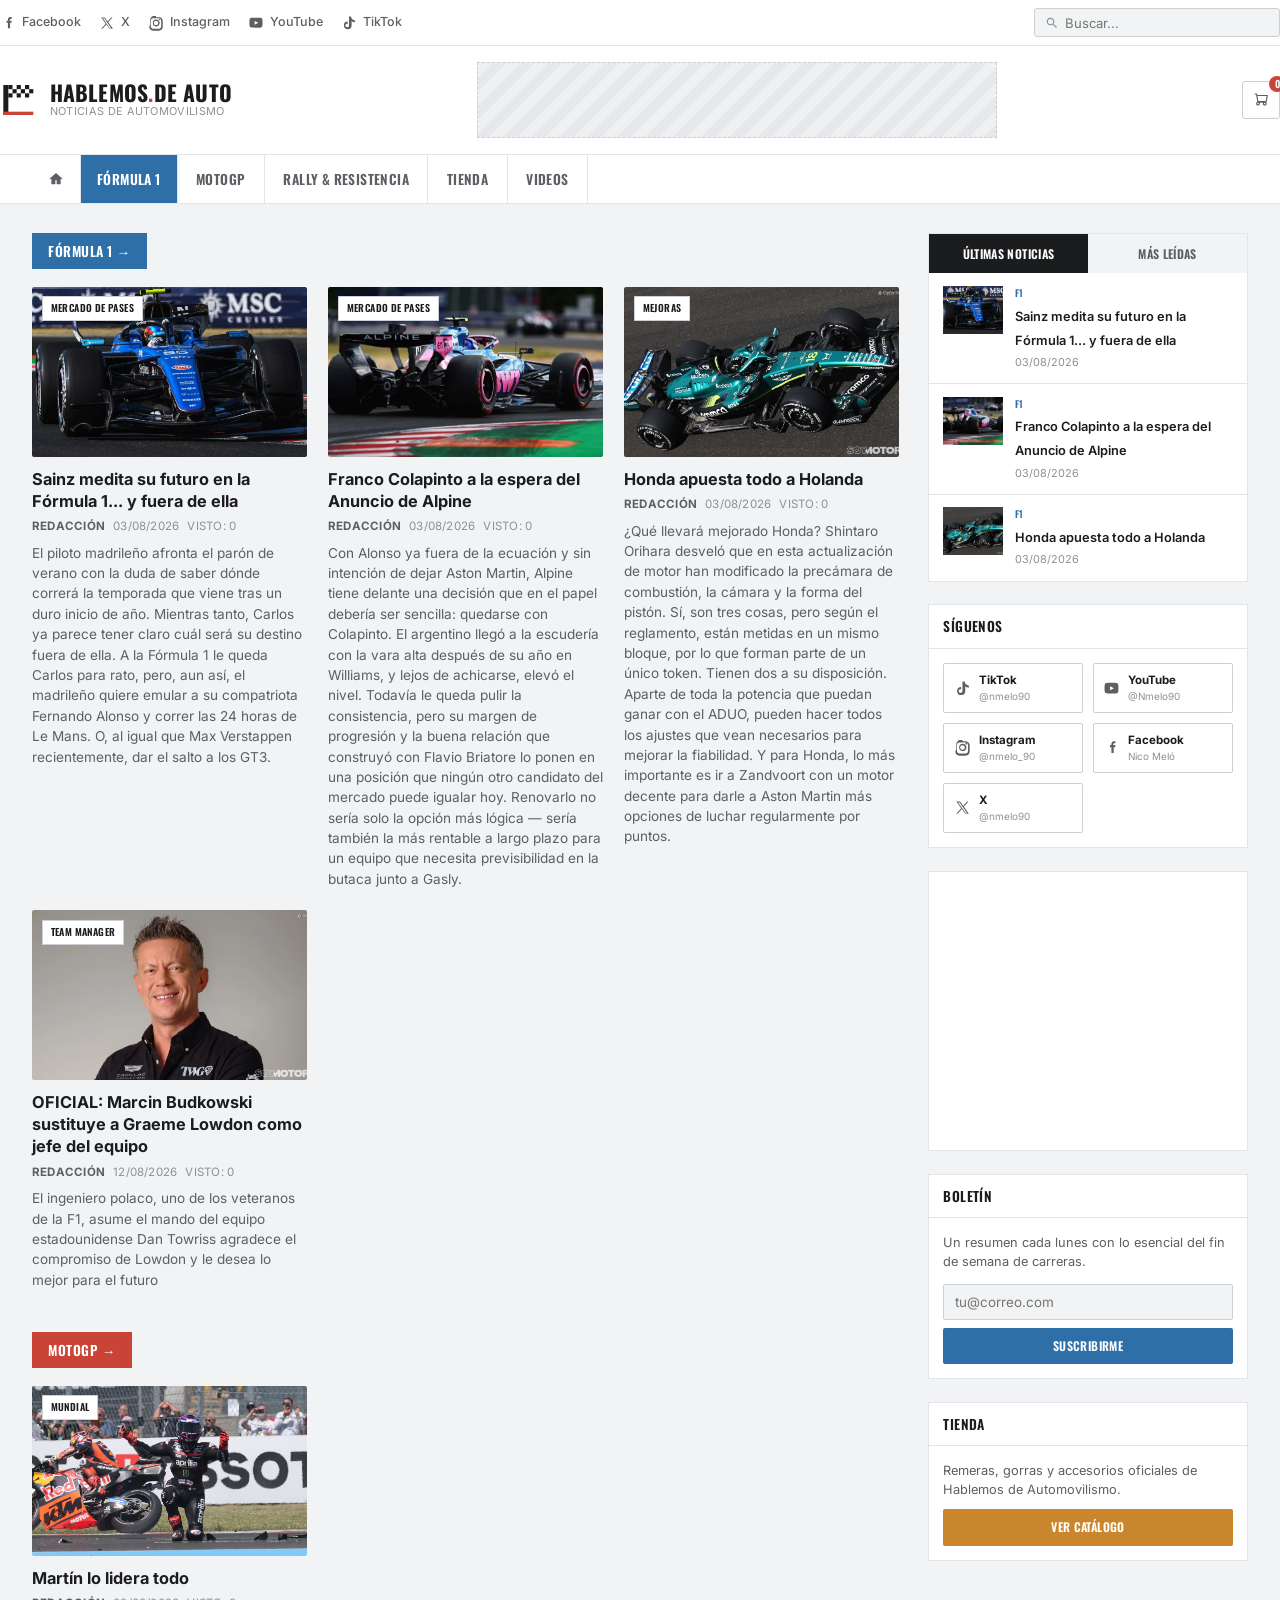
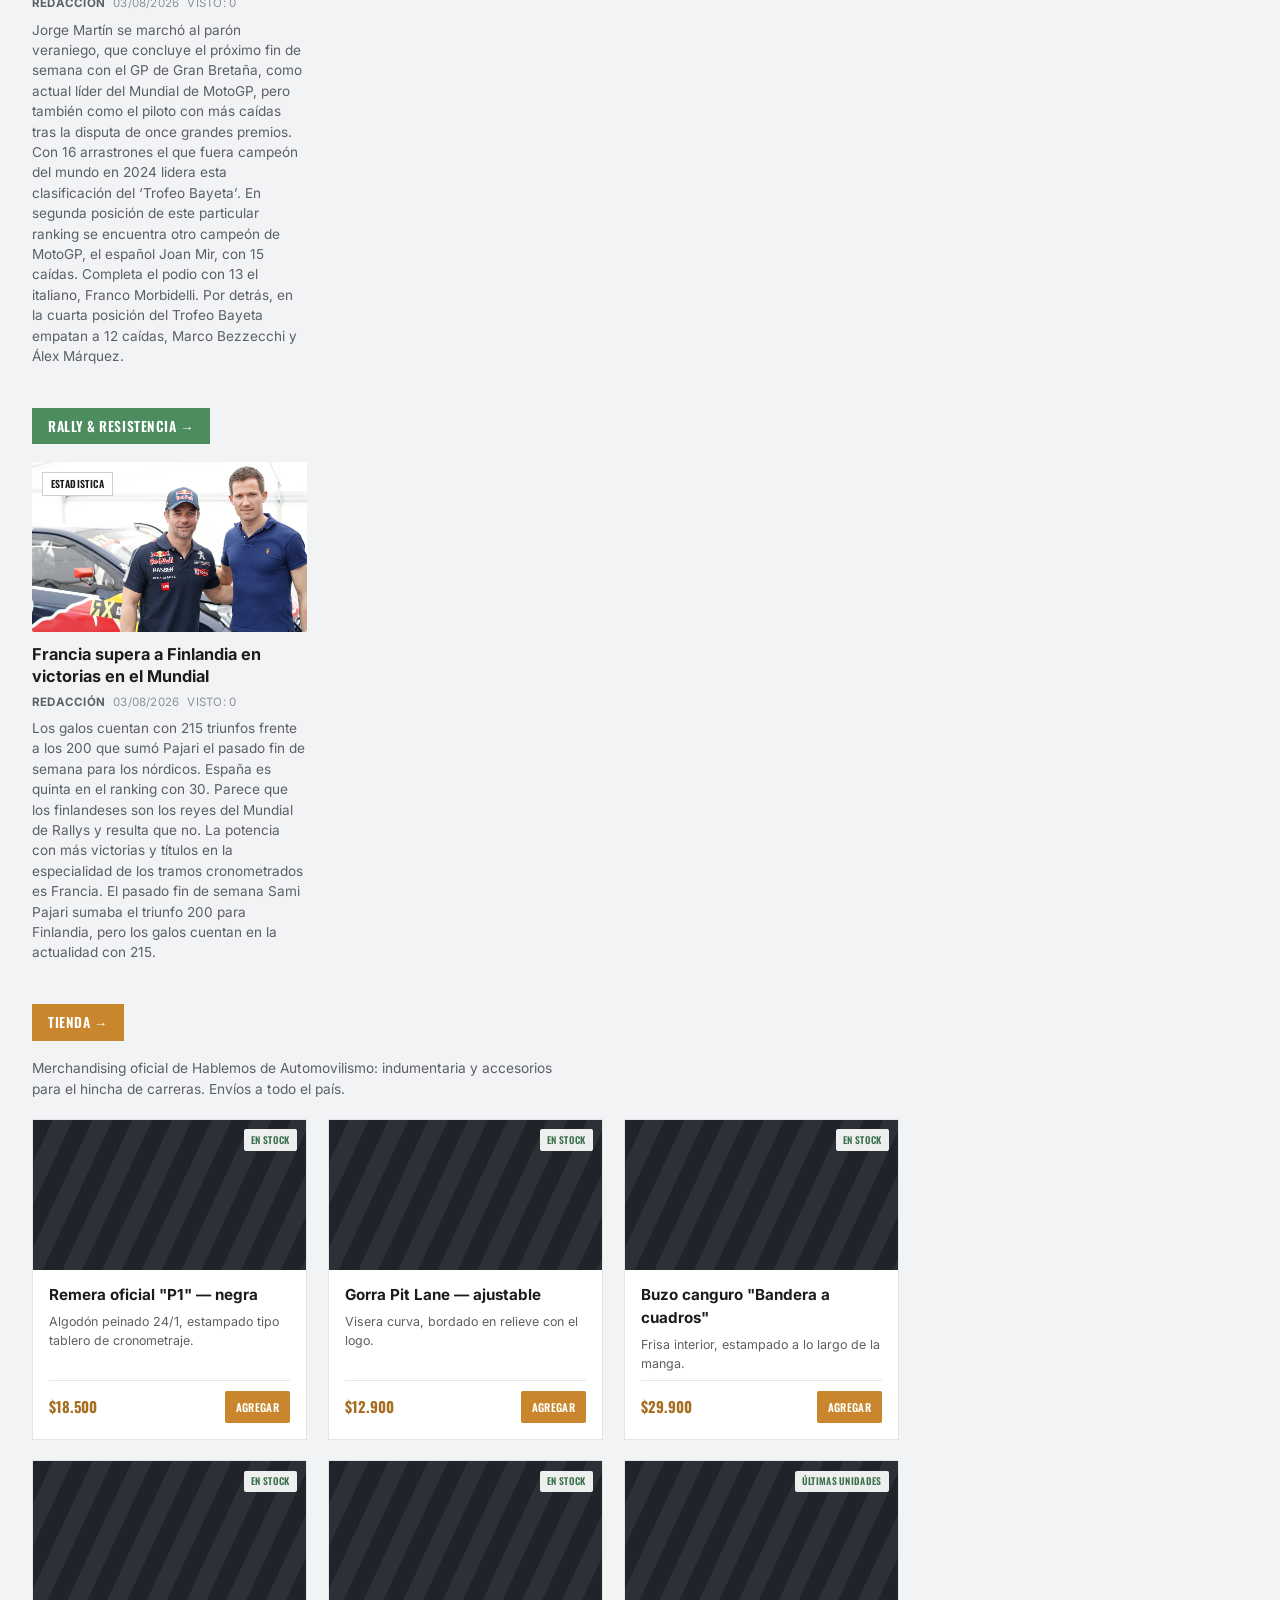
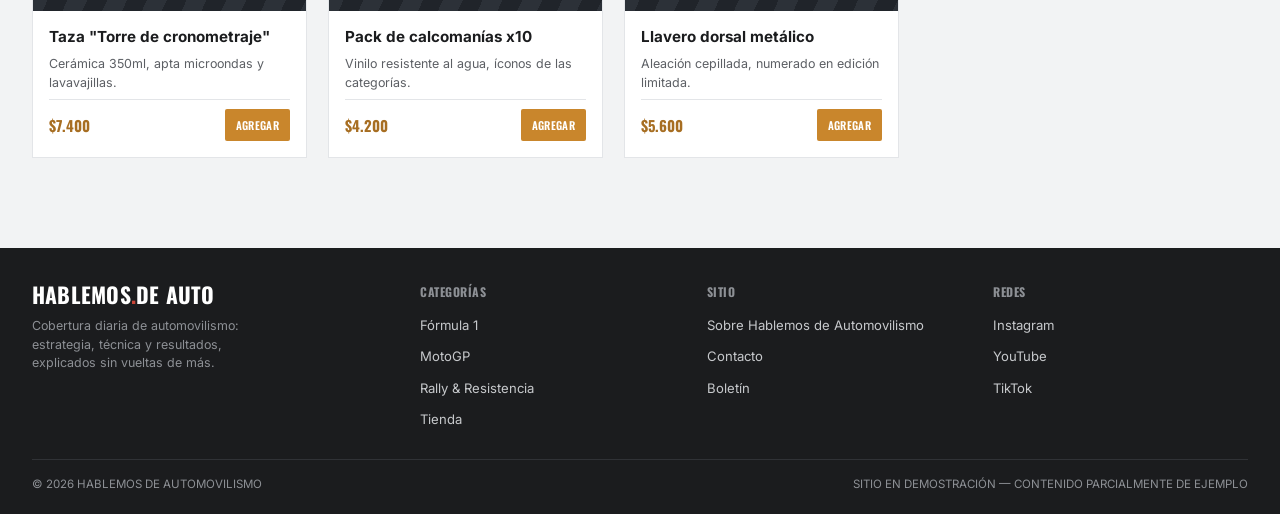
==== commit 8768944e: "Add files via upload" ====
--- a/index.html
+++ b/index.html
@@ -4,6 +4,7 @@
 <meta charset="UTF-8">
 <meta name="viewport" content="width=device-width, initial-scale=1.0">
 <title>Hablemos de Automovilismo — Noticias de Carreras</title>
+<meta name="google-adsense-account" content="ca-pub-1893605982220629">
 <link rel="preconnect" href="https://fonts.googleapis.com">
 <link href="https://fonts.googleapis.com/css2?family=Oswald:wght@400;500;600;700&family=Inter:wght@400;500;600;700;800&display=swap" rel="stylesheet">
 <link rel="stylesheet" href="styles.css">
--- a/styles.css
+++ b/styles.css
@@ -0,0 +1,321 @@
+  :root{
+    --bg:#f2f3f4;
+    --surface:#ffffff;
+    --border:#e3e5e8;
+    --border-strong:#ccd0d5;
+    --text:#1b1c1e;
+    --text-dim:#5c5f64;
+    --text-faint:#8d9095;
+    --blue:#2f6fa8;
+    --blue-dark:#25578a;
+    --red:#c94436;
+    --red-dark:#a8382c;
+    --green:#4c8c5f;
+    --green-dark:#3c704c;
+    --amber:#c9862c;
+    --amber-dark:#a76e22;
+    --shadow:0 1px 2px rgba(20,20,20,0.06);
+  }
+  *{box-sizing:border-box; margin:0; padding:0;}
+  html{scroll-behavior:smooth;}
+  @media (prefers-reduced-motion: reduce){ html{scroll-behavior:auto;} *{transition-duration:0.01ms !important;} }
+  body{ background:var(--bg); color:var(--text); font-family:'Inter',sans-serif; line-height:1.5; -webkit-font-smoothing:antialiased; }
+  a{ color:inherit; text-decoration:none; }
+  img{ max-width:100%; display:block; }
+  ::selection{ background:var(--blue); color:#fff; }
+  :focus-visible{ outline:2px solid var(--blue); outline-offset:2px; }
+  .tab-font{ font-family:'Oswald', sans-serif; text-transform:uppercase; letter-spacing:0.03em; }
+  .wrap{ max-width:1280px; margin:0 auto; padding:0 clamp(1rem,3vw,2rem); }
+
+  /* ---------- UTILITY BAR ---------- */
+  .util-bar{
+    background:var(--surface);
+    border-bottom:1px solid var(--border);
+    font-size:0.8rem;
+  }
+  .util-row{
+    display:flex; align-items:center; justify-content:space-between;
+    padding:0.5rem 0; gap:1rem; flex-wrap:wrap;
+  }
+  .social-strip{ display:flex; align-items:center; gap:1.1rem; }
+  .social-strip a{
+    display:flex; align-items:center; gap:0.4rem;
+    color:var(--text-dim); font-size:0.78rem; font-weight:500;
+    transition:color 0.15s;
+  }
+  .social-strip a:hover{ color:var(--blue); }
+  .social-strip svg{ width:16px; height:16px; fill:currentColor; flex-shrink:0; }
+  .search-box{
+    display:flex; align-items:center; gap:0.4rem;
+    background:var(--bg); border:1px solid var(--border-strong);
+    border-radius:3px; padding:0.35rem 0.6rem; min-width:200px;
+  }
+  .search-box input{
+    border:none; background:transparent; outline:none;
+    font-family:'Inter',sans-serif; font-size:0.82rem; width:100%; color:var(--text);
+  }
+  .search-box svg{ width:14px; height:14px; fill:var(--text-faint); flex-shrink:0; }
+
+  /* ---------- HEADER ---------- */
+  header.site{ background:var(--surface); border-bottom:1px solid var(--border); }
+  .header-row{
+    display:flex; align-items:center; justify-content:space-between;
+    gap:1.5rem; padding:1rem 0;
+  }
+  .logo{ display:flex; align-items:center; gap:0.6rem; flex-shrink:0; }
+  .logo svg{ width:40px; height:40px; flex-shrink:0; }
+  .logo-text .name{
+    font-family:'Oswald', sans-serif; font-weight:700; font-size:1.35rem;
+    letter-spacing:0.01em; color:var(--text); text-transform:uppercase; line-height:1.05;
+  }
+  .logo-text .name span{ color:var(--red); }
+  .logo-text .tagline{ font-size:0.68rem; color:var(--text-faint); letter-spacing:0.03em; }
+  .ad-slot{
+    flex:1; max-width:520px; height:76px;
+    background:repeating-linear-gradient(135deg,#eef0f2 0 10px,#e6e8eb 10px 20px);
+    border:1px dashed var(--border-strong);
+    display:flex; align-items:center; justify-content:center;
+    color:var(--text-faint); font-size:0.72rem; letter-spacing:0.04em; text-transform:uppercase;
+    font-family:'Oswald',sans-serif;
+  }
+  .header-extra{ display:flex; align-items:center; gap:0.8rem; flex-shrink:0; }
+  .btn-cart{
+    position:relative; display:flex; align-items:center; justify-content:center;
+    width:38px; height:38px; border:1px solid var(--border-strong); border-radius:3px;
+    color:var(--text-dim); transition:border-color 0.15s, color 0.15s;
+  }
+  .btn-cart:hover{ border-color:var(--blue); color:var(--blue); }
+  .btn-cart svg{ width:18px; height:18px; }
+  .cart-count{
+    position:absolute; top:-6px; right:-6px; background:var(--red); color:#fff;
+    font-family:'Oswald',sans-serif; font-size:0.62rem; font-weight:600;
+    min-width:16px; height:16px; border-radius:50%;
+    display:flex; align-items:center; justify-content:center; padding:0 2px;
+  }
+
+  /* ---------- NAV TABS ---------- */
+  nav.tabs{ background:var(--surface); border-bottom:1px solid var(--border); }
+  .tabs-row{ display:flex; align-items:stretch; flex-wrap:wrap; }
+  .tabs-row a{
+    display:flex; align-items:center; gap:0.4rem;
+    font-family:'Oswald',sans-serif; font-weight:600; font-size:0.85rem;
+    letter-spacing:0.03em; text-transform:uppercase; color:var(--text-dim);
+    padding:0.85rem 1.15rem; border-right:1px solid var(--border);
+    transition:background 0.15s, color 0.15s;
+    position:relative;
+  }
+  .tabs-row a:first-child{ padding:0.85rem 1rem; }
+  .tabs-row a svg{ width:16px; height:16px; fill:currentColor; }
+  .tabs-row a:hover{ background:var(--bg); color:var(--text); }
+  .tab-f1.active{ background:var(--blue); color:#fff; }
+  .tab-f1.active:hover{ background:var(--blue-dark); color:#fff; }
+  .tab-motogp:hover{ background:var(--red); color:#fff; }
+  .tab-rally:hover{ background:var(--green); color:#fff; }
+  .tab-tienda:hover{ background:var(--amber); color:#fff; }
+  .tab-redes:hover{ background:#3a3d42; color:#fff; }
+
+  /* dropdown */
+  .has-drop{ position:relative; }
+  .dropdown{
+    display:none; position:absolute; top:100%; left:0; z-index:40;
+    background:var(--surface); border:1px solid var(--border); box-shadow:0 8px 24px rgba(0,0,0,0.1);
+    min-width:600px; padding:1rem; grid-template-columns:180px 1fr; gap:1rem;
+  }
+  .has-drop:hover .dropdown{ display:grid; }
+  .drop-links{ display:flex; flex-direction:column; border-right:1px solid var(--border); padding-right:1rem; }
+  .drop-links a{
+    padding:0.5rem 0.3rem; font-family:'Inter',sans-serif; text-transform:none;
+    font-weight:600; font-size:0.85rem; letter-spacing:0; color:var(--text);
+    border-right:none;
+  }
+  .drop-links a:hover{ background:var(--bg); color:var(--blue); }
+  .drop-articles{ display:grid; grid-template-columns:1fr 1fr; gap:0.7rem; }
+  .drop-article{ display:flex; flex-direction:column; gap:0.2rem; }
+  .drop-article .tag{
+    font-family:'Oswald',sans-serif; font-size:0.6rem; font-weight:600;
+    color:var(--blue); text-transform:uppercase; letter-spacing:0.03em;
+  }
+  .drop-article .t{
+    font-family:'Inter',sans-serif; font-size:0.78rem; font-weight:600; color:var(--text);
+    text-transform:none; letter-spacing:0; line-height:1.3;
+  }
+  .drop-article .t:hover{ color:var(--blue); }
+
+  /* ---------- LAYOUT ---------- */
+  .content-grid{ display:grid; grid-template-columns:1fr 320px; gap:1.8rem; padding:1.8rem 0 3rem; align-items:start; }
+
+  /* ---------- SECTION BADGE ---------- */
+  .section-badge{
+    display:inline-flex; align-items:center; gap:0.4rem;
+    font-family:'Oswald',sans-serif; font-weight:600; font-size:0.85rem;
+    letter-spacing:0.04em; text-transform:uppercase; color:#fff;
+    padding:0.5rem 1rem; margin-bottom:1.1rem;
+  }
+  .badge-blue{ background:var(--blue); }
+  .badge-red{ background:var(--red); }
+  .badge-green{ background:var(--green); }
+  .badge-amber{ background:var(--amber); }
+
+  section.category{ margin-bottom:2.6rem; }
+
+  /* ---------- NEWS CARDS ---------- */
+  .card-grid{ display:grid; grid-template-columns:repeat(3,1fr); gap:1.3rem; }
+  .news-card{ display:flex; flex-direction:column; }
+  .news-media{
+    position:relative; height:170px; border-radius:2px; overflow:hidden;
+    background:repeating-linear-gradient(115deg,#20242a 0 18px,#2c3138 18px 36px);
+  }
+  .news-media img{ width:100%; height:100%; object-fit:cover; display:block; }
+  .news-tag{
+    position:absolute; top:0.6rem; left:0.6rem;
+    background:var(--surface); border:1px solid var(--border-strong);
+    font-family:'Oswald',sans-serif; font-size:0.62rem; font-weight:600;
+    letter-spacing:0.04em; text-transform:uppercase; color:var(--text);
+    padding:0.25rem 0.5rem;
+  }
+  .news-title{
+    font-family:'Inter',sans-serif; font-weight:700; font-size:1.02rem; line-height:1.35;
+    color:var(--text); margin-top:0.7rem;
+  }
+  .news-title:hover{ color:var(--blue); }
+  .news-byline{
+    font-size:0.72rem; color:var(--text-faint); text-transform:uppercase; letter-spacing:0.02em;
+    margin-top:0.4rem; display:flex; gap:0.5rem; flex-wrap:wrap;
+  }
+  .news-byline b{ color:var(--text-dim); }
+  .news-excerpt{ font-size:0.85rem; color:var(--text-dim); margin-top:0.45rem; line-height:1.5; }
+
+  /* ---------- SIDEBAR ---------- */
+  .sidebar{ display:flex; flex-direction:column; gap:1.4rem; position:sticky; top:1.5rem; }
+  .panel{ background:var(--surface); border:1px solid var(--border); }
+  .panel-tabs{ display:flex; }
+  .panel-tabs button{
+    flex:1; border:none; background:var(--bg); color:var(--text-dim);
+    font-family:'Oswald',sans-serif; font-weight:600; font-size:0.75rem;
+    letter-spacing:0.03em; text-transform:uppercase; padding:0.7rem 0.5rem; cursor:pointer;
+    transition:background 0.15s, color 0.15s;
+  }
+  .panel-tabs button.active{ background:var(--text); color:#fff; }
+  .side-list{ display:flex; flex-direction:column; }
+  .side-row{
+    display:flex; gap:0.7rem; align-items:flex-start;
+    padding:0.8rem 0.9rem; border-bottom:1px solid var(--border);
+  }
+  .side-row:last-child{ border-bottom:none; }
+  .side-thumb{
+    width:60px; height:48px; flex-shrink:0; border-radius:2px;
+    background:repeating-linear-gradient(115deg,#20242a 0 10px,#2c3138 10px 20px);
+  }
+  .side-body .tag{
+    font-family:'Oswald',sans-serif; font-size:0.6rem; font-weight:600; color:var(--blue);
+    text-transform:uppercase; letter-spacing:0.03em; display:block; margin-bottom:0.15rem;
+  }
+  .side-body .t{ font-size:0.8rem; font-weight:600; line-height:1.3; color:var(--text); }
+  .side-body .t:hover{ color:var(--blue); }
+  .side-body .d{ font-size:0.68rem; color:var(--text-faint); margin-top:0.2rem; }
+  .side-hidden{ display:none; }
+
+  .panel-head{
+    padding:0.7rem 0.9rem; border-bottom:1px solid var(--border);
+    font-family:'Oswald',sans-serif; font-weight:600; font-size:0.85rem;
+    letter-spacing:0.03em; text-transform:uppercase; color:var(--text);
+  }
+  .social-grid{ display:grid; grid-template-columns:repeat(2,1fr); gap:0.6rem; padding:0.9rem; }
+  .social-link{
+    display:flex; align-items:center; gap:0.5rem;
+    border:1px solid var(--border-strong); padding:0.5rem 0.6rem; border-radius:2px;
+    transition:border-color 0.15s, background 0.15s;
+  }
+  .social-link:hover{ border-color:var(--blue); background:var(--bg); }
+  .social-link svg{ width:17px; height:17px; fill:var(--text-dim); flex-shrink:0; }
+  .social-link .s-name{ display:block; font-size:0.72rem; font-weight:700; color:var(--text); }
+  .social-link .s-handle{ display:block; font-size:0.62rem; color:var(--text-faint); }
+
+  .panel.subscribe .panel-body{ padding:0.9rem; }
+  .panel.subscribe p{ font-size:0.8rem; color:var(--text-dim); margin-bottom:0.8rem; }
+  .sub-form{ display:flex; flex-direction:column; gap:0.5rem; }
+  .sub-form input{
+    background:var(--bg); border:1px solid var(--border-strong); border-radius:2px;
+    padding:0.55rem 0.65rem; font-family:'Inter',sans-serif; font-size:0.84rem; color:var(--text);
+  }
+  .sub-form button{
+    background:var(--blue); color:#fff; border:none; border-radius:2px; padding:0.6rem;
+    font-family:'Oswald',sans-serif; font-weight:600; font-size:0.75rem; letter-spacing:0.03em;
+    text-transform:uppercase; cursor:pointer; transition:background 0.15s;
+  }
+  .sub-form button:hover{ background:var(--blue-dark); }
+
+  .shop-promo{ padding:0.9rem; display:flex; flex-direction:column; gap:0.6rem; }
+  .shop-promo p{ font-size:0.8rem; color:var(--text-dim); }
+  .shop-promo a.btn{
+    display:inline-block; text-align:center; background:var(--amber); color:#fff;
+    font-family:'Oswald',sans-serif; font-weight:600; font-size:0.75rem; letter-spacing:0.03em;
+    text-transform:uppercase; padding:0.6rem; border-radius:2px;
+  }
+  .shop-promo a.btn:hover{ background:var(--amber-dark); }
+
+  /* ---------- TIENDA ---------- */
+  .shop-intro{ font-size:0.86rem; color:var(--text-dim); margin-bottom:1.2rem; max-width:60ch; }
+  .product-card{ background:var(--surface); border:1px solid var(--border); display:flex; flex-direction:column; }
+  .product-media{
+    position:relative; height:150px;
+    background:repeating-linear-gradient(115deg,#20242a 0 18px,#2c3138 18px 36px);
+  }
+  .stock-chip{
+    position:absolute; top:0.6rem; right:0.6rem; background:rgba(255,255,255,0.92);
+    color:var(--green-dark); font-family:'Oswald',sans-serif; font-size:0.6rem; font-weight:600;
+    letter-spacing:0.03em; text-transform:uppercase; padding:0.22rem 0.45rem; border-radius:2px;
+  }
+  .product-body{ padding:0.9rem 1rem 1rem; display:flex; flex-direction:column; gap:0.4rem; flex:1; }
+  .product-body h3{ font-size:0.95rem; font-weight:700; }
+  .product-body .desc{ font-size:0.78rem; color:var(--text-dim); }
+  .product-foot{ margin-top:auto; display:flex; align-items:center; justify-content:space-between; padding-top:0.6rem; border-top:1px solid var(--border); }
+  .price{ font-family:'Oswald',sans-serif; font-weight:700; color:var(--amber-dark); font-size:0.92rem; }
+  .add-btn{
+    background:var(--amber); color:#fff; border:none; border-radius:2px; padding:0.5rem 0.7rem;
+    font-family:'Oswald',sans-serif; font-weight:600; font-size:0.68rem; letter-spacing:0.03em;
+    text-transform:uppercase; cursor:pointer; transition:background 0.15s;
+  }
+  .add-btn:hover{ background:var(--amber-dark); }
+  .add-btn.added{ background:var(--green); }
+
+  /* ---------- FOOTER ---------- */
+  footer{ background:#1b1c1e; color:#c7c9cc; padding:2.2rem 0 1.3rem; }
+  .foot-grid{ display:grid; grid-template-columns:1.4fr repeat(3,1fr); gap:2rem; padding-bottom:1.8rem; }
+  .foot-grid h4{ font-family:'Oswald',sans-serif; font-size:0.75rem; letter-spacing:0.04em; color:#8d9095; text-transform:uppercase; margin-bottom:0.7rem; }
+  .foot-grid ul{ list-style:none; display:flex; flex-direction:column; gap:0.45rem; }
+  .foot-grid a{ font-size:0.82rem; color:#c7c9cc; }
+  .foot-grid a:hover{ color:#fff; }
+  .foot-bottom{ border-top:1px solid #303236; padding-top:1rem; display:flex; justify-content:space-between; flex-wrap:wrap; gap:0.6rem; font-size:0.72rem; color:#8d9095; }
+
+  /* ---------- RESPONSIVE ---------- */
+  @media (max-width:980px){
+    .content-grid{ grid-template-columns:1fr; }
+    .sidebar{ position:static; }
+    .card-grid{ grid-template-columns:repeat(2,1fr); }
+    .ad-slot{ display:none; }
+    .foot-grid{ grid-template-columns:1fr 1fr; }
+    .dropdown{ min-width:100%; grid-template-columns:1fr; }
+  }
+  @media (max-width:640px){
+    .card-grid{ grid-template-columns:1fr; }
+    .tabs-row a{ padding:0.7rem 0.8rem; font-size:0.78rem; }
+    .util-row{ justify-content:center; }
+    .social-strip{ order:2; }
+    .search-box{ order:1; width:100%; }
+    .foot-grid{ grid-template-columns:1fr 1fr; }
+  }
+
+/* ---------- ARTÍCULO ---------- */
+.article-wrap{ max-width:820px; margin:0 auto; padding:2rem 0 3rem; }
+.article-back{ display:inline-flex; align-items:center; gap:0.4rem; font-size:0.82rem; color:var(--text-dim); margin-bottom:1.2rem; }
+.article-back:hover{ color:var(--blue); }
+.article-tag{ display:inline-block; font-family:'Oswald',sans-serif; font-weight:600; font-size:0.75rem; letter-spacing:0.04em; text-transform:uppercase; color:#fff; padding:0.4rem 0.8rem; margin-bottom:0.9rem; }
+.article-title{ font-family:'Inter',sans-serif; font-weight:800; font-size:clamp(1.6rem,3.5vw,2.4rem); line-height:1.25; color:var(--text); margin-bottom:0.8rem; }
+.article-byline{ font-size:0.78rem; color:var(--text-faint); text-transform:uppercase; letter-spacing:0.02em; display:flex; gap:0.6rem; flex-wrap:wrap; margin-bottom:1.4rem; padding-bottom:1.2rem; border-bottom:1px solid var(--border); }
+.article-byline b{ color:var(--text-dim); }
+.article-media{ width:100%; height:340px; border-radius:2px; overflow:hidden; margin-bottom:1.6rem; background:repeating-linear-gradient(115deg,#20242a 0 18px,#2c3138 18px 36px); }
+.article-media img{ width:100%; height:100%; object-fit:cover; display:block; }
+.article-body{ font-size:1.02rem; line-height:1.75; color:var(--text); }
+.article-body p{ margin-bottom:1.1rem; }
+.article-notfound{ text-align:center; padding:4rem 1rem; color:var(--text-dim); }
